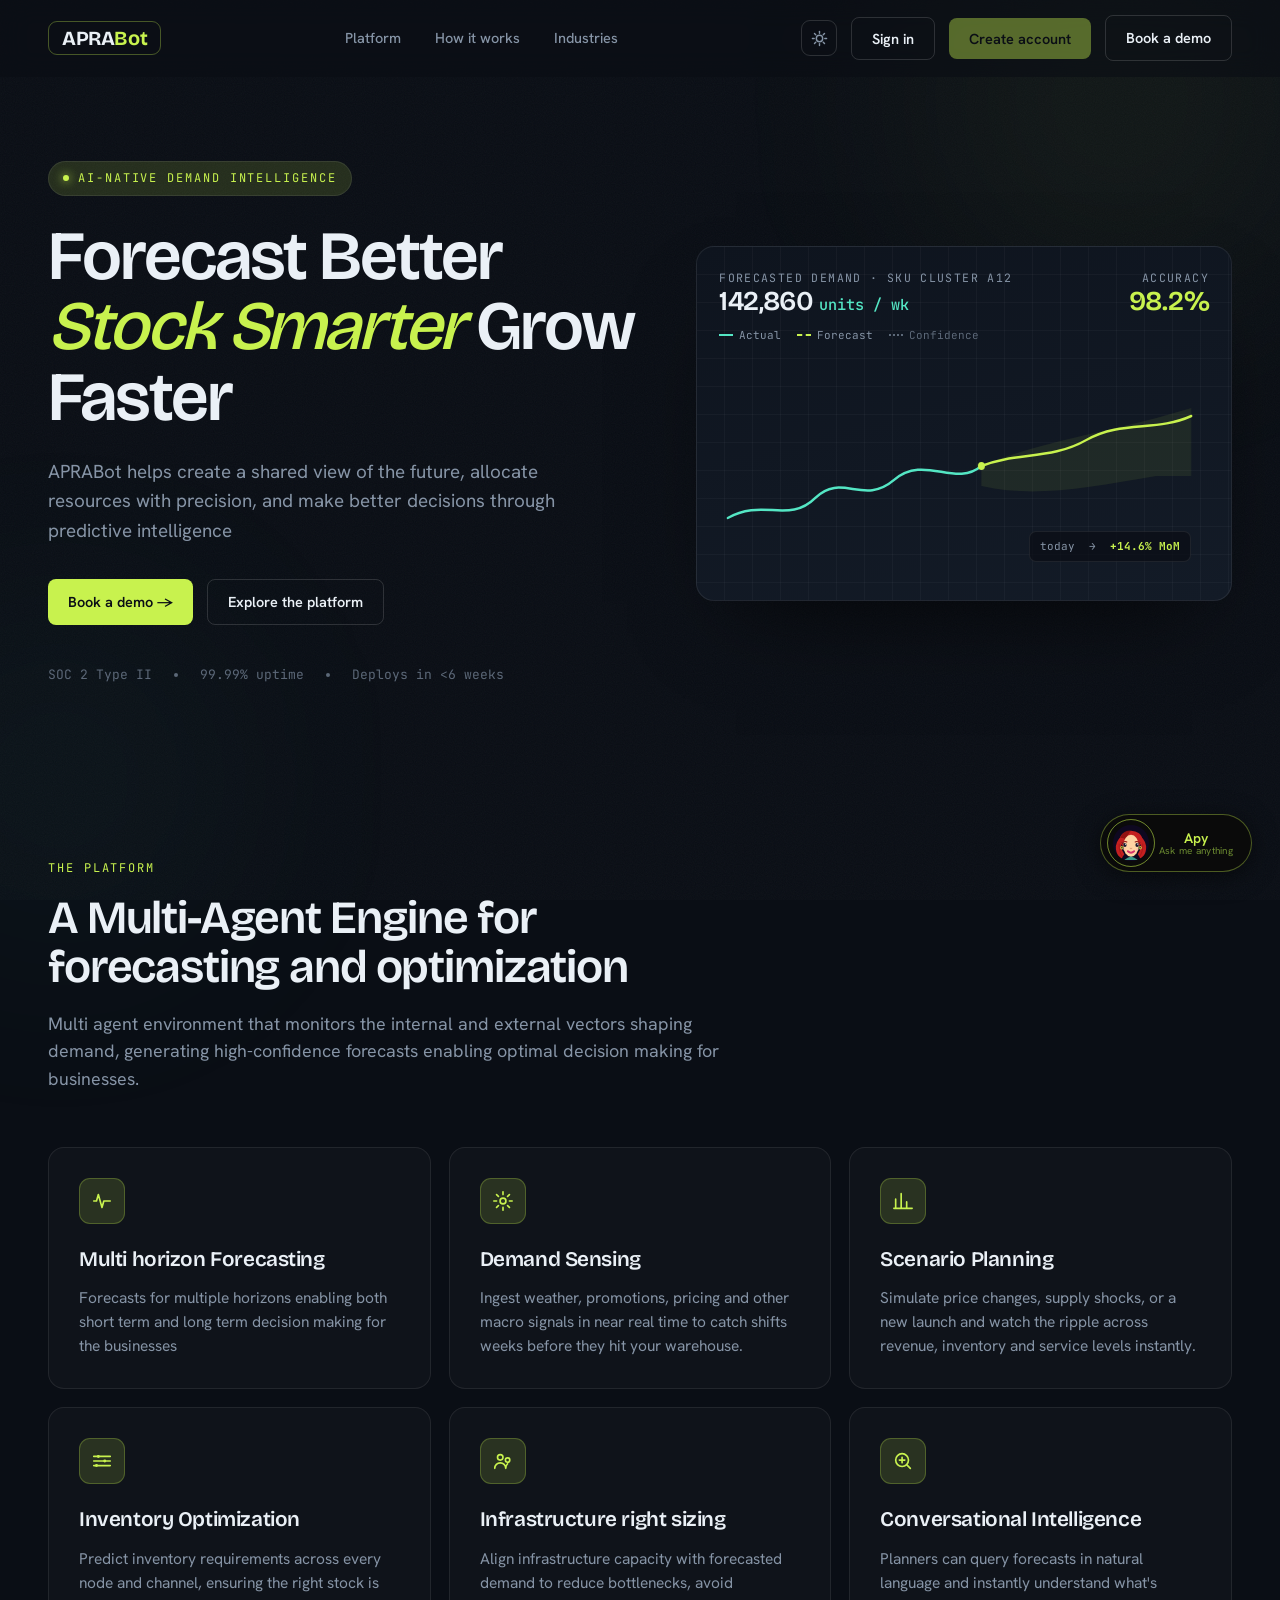
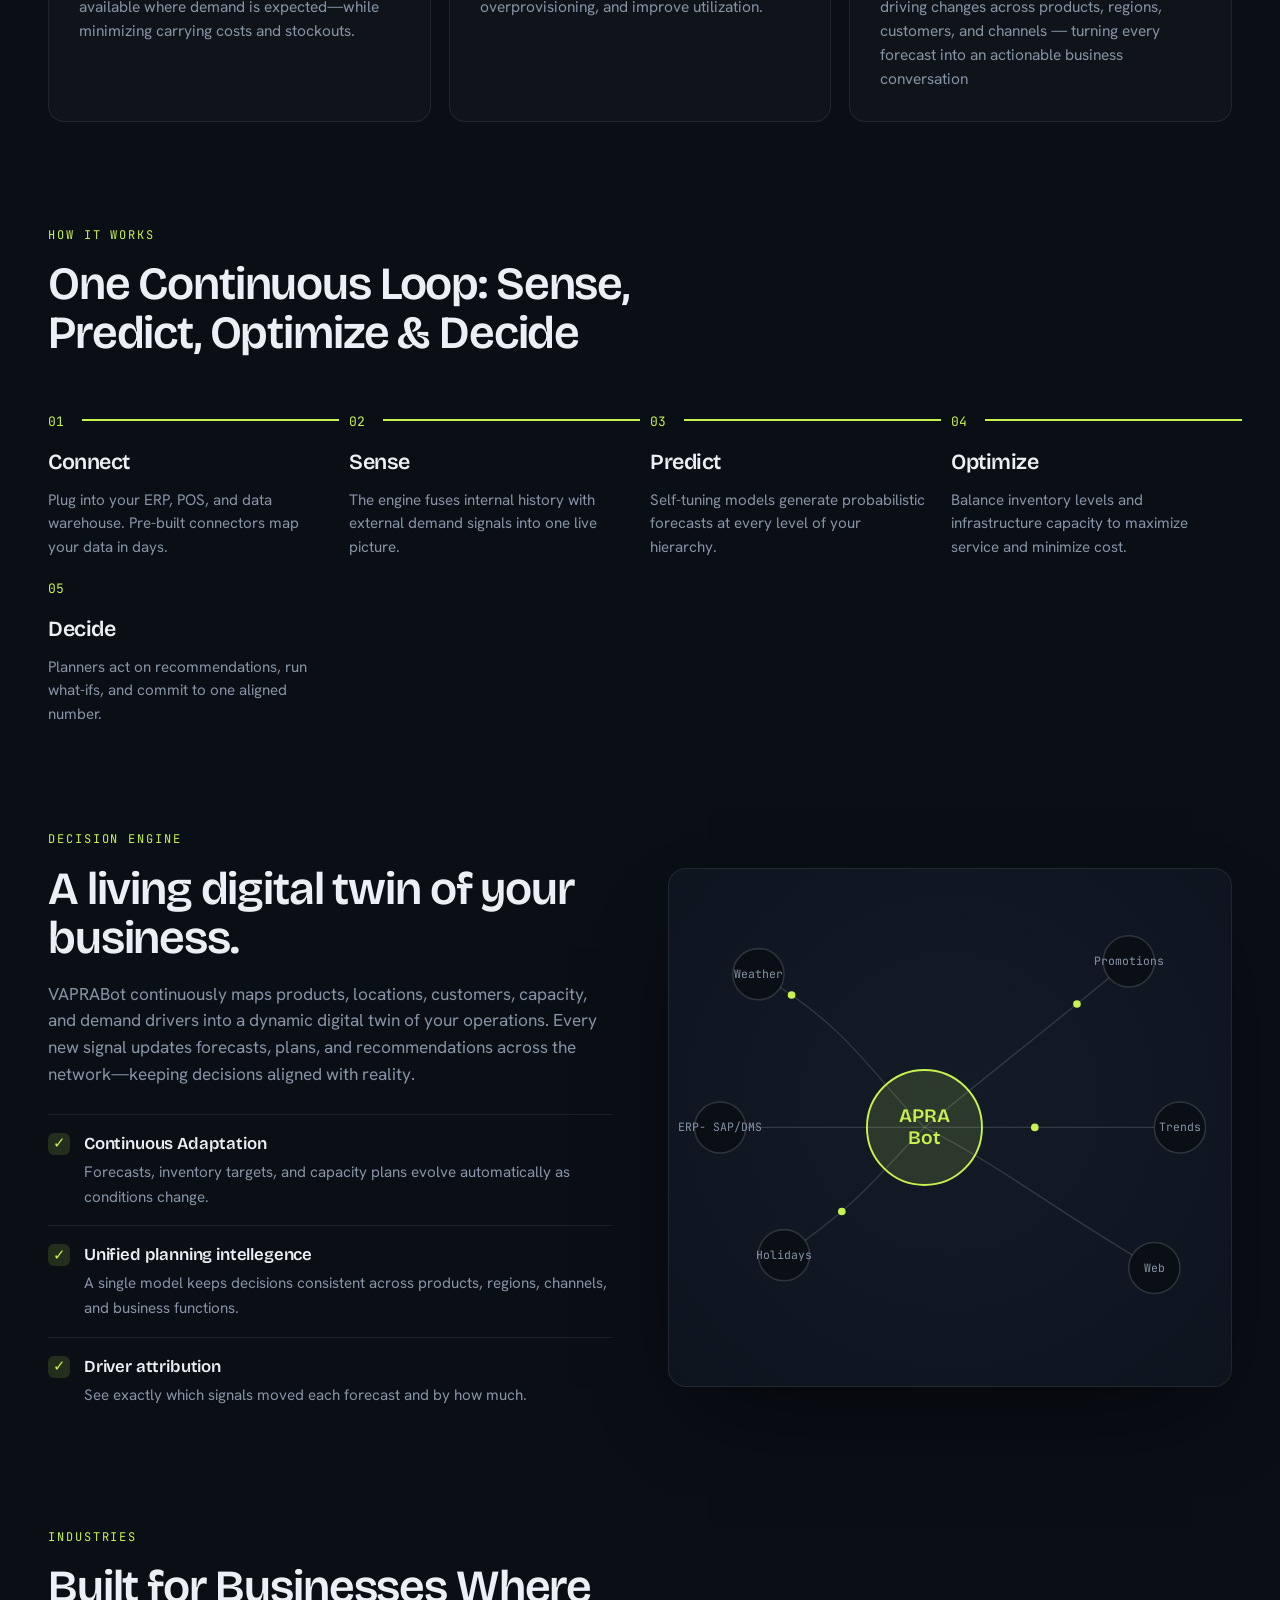
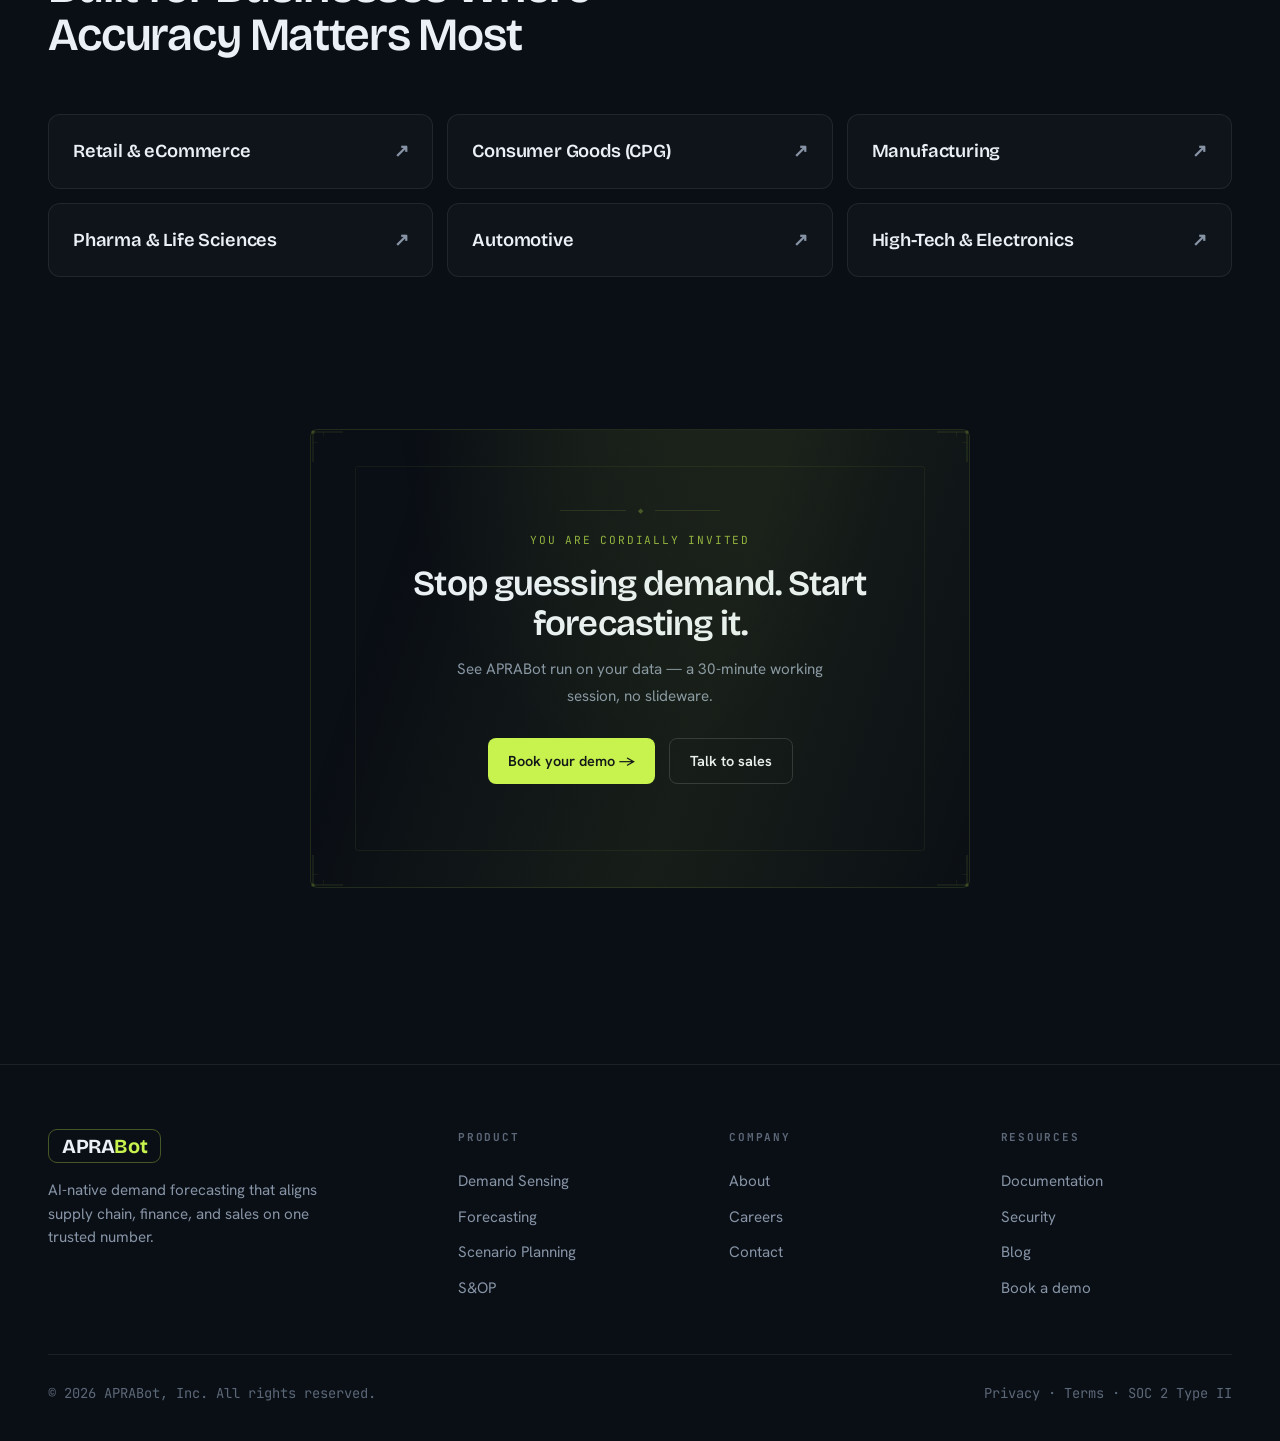
==== index.html @ dbc20bc8 "Flag per-SKU forward-forecast confidence by backtest volume rank Confirmed the pattern the user repo" ====
<!DOCTYPE html>
<html lang="en">
<head>
<script>document.documentElement.dataset.theme=localStorage.getItem('apraTheme')||'dark'</script>
<meta charset="UTF-8">
<meta name="viewport" content="width=device-width, initial-scale=1.0">
<title>APRABot — AI-Native Demand Forecasting</title>
<link rel="icon" type="image/svg+xml" href="favicon.svg">
<link rel="icon" type="image/png" sizes="32x32" href="favicon-32.png">
<link rel="icon" type="image/png" sizes="16x16" href="favicon-16.png">
<link rel="apple-touch-icon" href="apple-touch-icon.png">
<link rel="preconnect" href="https://fonts.googleapis.com">
<link rel="preconnect" href="https://fonts.gstatic.com" crossorigin>
<link href="https://fonts.googleapis.com/css2?family=Bricolage+Grotesque:opsz,wght@12..96,300..800&family=Hanken+Grotesk:wght@400;500;600;700&family=JetBrains+Mono:wght@400;500;600&display=swap" rel="stylesheet">
<link rel="stylesheet" href="css/styles.css">
</head>
<body>
<div class="grain"></div>
<div class="glow a"></div>
<div class="glow b"></div>

<header id="hdr">
  <div class="wrap">
    <nav>
      <div class="logo">
        <a href="index.html" class="wordmark">APRA<b>Bot</b></a>
      </div>
      <div class="navlinks">
        <a href="#platform">Platform</a>
        <a href="#how">How it works</a>
        <a href="#industries">Industries</a>
      </div>
      <div class="nav-cta">
        <button class="btn btn-ghost" onclick="openLogin()">Sign in</button>
        <button class="btn btn-pri" disabled title="Sign-ups are currently closed">Create account</button>
        <a href="#demo" class="btn btn-ghost nav-demo">Book a demo</a>
        <button class="menu-tg" aria-label="Menu">☰</button>
      </div>
    </nav>
  </div>
</header>

<!-- mobile sidebar overlay -->
<div id="mob-overlay" class="mob-overlay"></div>

<!-- mobile sidebar -->
<nav id="mob-sidebar" class="mob-sidebar" aria-hidden="true" aria-label="Mobile navigation">
  <div class="mob-sb-head">
    <a href="index.html" class="wordmark" onclick="closeMobSidebar()">APRA<b>Bot</b></a>
    <button id="mob-sb-close" class="mob-sb-x" aria-label="Close menu">
      <svg viewBox="0 0 24 24" fill="none" stroke="currentColor" stroke-width="2.5" stroke-linecap="round"><path d="M18 6L6 18M6 6l12 12"/></svg>
    </button>
  </div>
  <div class="mob-sb-links">
    <a href="#platform" class="mob-sb-link">
      <svg viewBox="0 0 24 24" fill="none" stroke="currentColor" stroke-width="1.8"><path d="M3 12h3l2-7 4 14 2-7h7" stroke-linecap="round" stroke-linejoin="round"/></svg>
      Platform
    </a>
    <a href="#how" class="mob-sb-link">
      <svg viewBox="0 0 24 24" fill="none" stroke="currentColor" stroke-width="1.8"><circle cx="12" cy="12" r="9"/><path d="M12 8v4l3 3" stroke-linecap="round"/></svg>
      How it works
    </a>
    <a href="#industries" class="mob-sb-link">
      <svg viewBox="0 0 24 24" fill="none" stroke="currentColor" stroke-width="1.8"><rect x="3" y="9" width="18" height="13" rx="2"/><path d="M8 9V7a4 4 0 0 1 8 0v2" stroke-linecap="round"/></svg>
      Industries
    </a>
    <a href="#demo" class="mob-sb-link mob-sb-link--accent">
      <svg viewBox="0 0 24 24" fill="none" stroke="currentColor" stroke-width="1.8"><rect x="3" y="4" width="18" height="18" rx="2"/><path d="M16 2v4M8 2v4M3 10h18" stroke-linecap="round"/></svg>
      Book a demo
    </a>
  </div>
  <div class="mob-sb-foot">
    <button class="btn btn-pri" style="width:100%;justify-content:center;margin-bottom:10px" disabled title="Sign-ups are currently closed">Create account →</button>
    <button class="btn btn-ghost" style="width:100%;justify-content:center" onclick="openLogin();closeMobSidebar()">Sign in</button>
  </div>
</nav>

<!-- HERO -->
<section class="hero">

  <div class="wrap">
    <div class="hero-grid">
      <div>
        <span class="eyebrow rv"><span class="dot"></span>AI-native demand intelligence</span>
        <h1 class="rv" style="transition-delay:.05s">Forecast Better <span class="em">Stock Smarter</span> Grow Faster</h1>
        <p class="lead rv" style="transition-delay:.1s">APRABot helps create a shared view of the future, allocate resources with precision, and make better decisions through predictive intelligence</p>
        <div class="hero-cta rv" style="transition-delay:.15s">
          <a href="#demo" class="btn btn-pri">Book a demo →</a>
          <a href="#platform" class="btn btn-ghost">Explore the platform</a>
        </div>
        <div class="trust rv" style="transition-delay:.2s">
          <span>SOC 2 Type II</span><span class="sep"></span>
          <span>99.99% uptime</span><span class="sep"></span>
          <span>Deploys in &lt;6 weeks</span>
        </div>
      </div>

      <!-- live forecast panel -->
      <div class="panel rv" style="transition-delay:.18s">
        <div class="panel-head">
          <div>
            <div class="t">Forecasted demand · SKU&nbsp;cluster A12</div>
            <div class="v">142,860 <small>units / wk</small></div>
          </div>
          <div style="text-align:right">
            <div class="t">Accuracy</div>
            <div class="v" style="color:var(--signal)">98.2%</div>
          </div>
        </div>
        <div class="legend">
          <span class="lg-actual"><i></i>Actual</span>
          <span class="lg-fore"><i></i>Forecast</span>
          <span style="color:var(--muted-2)"><i style="border-color:var(--muted-2);border-top-style:dotted"></i>Confidence</span>
        </div>
        <div class="chart">
          <svg viewBox="0 0 560 230" preserveAspectRatio="none">
            <!-- confidence cone -->
            <path class="cone" d="M300,118 C360,96 420,88 500,70 L540,60 L540,128 L500,128 C420,140 360,150 300,138 Z"
                  fill="rgba(200,242,78,.08)" stroke="none"/>
            <!-- actual (solid) -->
            <path class="draw" d="M10,170 C50,150 80,176 110,150 C140,124 165,158 200,132 C235,106 270,140 300,118"
                  fill="none" stroke="#54E6C4" stroke-width="2.5" stroke-linecap="round"/>
            <!-- forecast (dashed) -->
            <path class="draw" style="animation-delay:1.6s" d="M300,118 C340,104 380,112 420,92 C460,72 500,84 540,68"
                  fill="none" stroke="#C8F24E" stroke-width="2.5" stroke-linecap="round" stroke-dasharray="7 6"/>
            <circle class="cone" cx="300" cy="118" r="4" fill="#C8F24E"/>
          </svg>
          <div class="tick">today &nbsp;→&nbsp; <b>+14.6% MoM</b></div>
        </div>
      </div>
    </div>

  </div>
</section>


<!-- PLATFORM -->
<section class="sec" id="platform">
  <div class="wrap">
    <div class="sec-head rv">
      <span class="kicker">The platform</span>
      <h2>A Multi-Agent Engine for forecasting and optimization</h2>
      <p>Multi agent environment that monitors the internal and external vectors shaping demand, generating high-confidence forecasts enabling optimal decision making for businesses. </p>
    </div>
    <div class="cards">
      <div class="card rv">
        <div class="ic"><svg viewBox="0 0 24 24" fill="none" stroke="currentColor" stroke-width="1.8"><path d="M3 12h3l2-7 4 14 2-7h7" stroke-linecap="round" stroke-linejoin="round"/></svg></div>
        <h3>Multi horizon Forecasting</h3>
        <p>Forecasts for multiple horizons enabling both short term and long term decision making for the businesses</p>
      </div>
      <div class="card rv" style="transition-delay:.06s">
        <div class="ic"><svg viewBox="0 0 24 24" fill="none" stroke="currentColor" stroke-width="1.8"><circle cx="12" cy="12" r="3.2"/><path d="M12 2v3M12 19v3M2 12h3M19 12h3M5 5l2 2M17 17l2 2M19 5l-2 2M7 17l-2 2" stroke-linecap="round"/></svg></div>
         <h3>Demand Sensing</h3>
        <p>Ingest weather, promotions, pricing and other macro signals in near real time to catch shifts weeks before they hit your warehouse.</p>
      </div>
      <div class="card rv" style="transition-delay:.12s">
        <div class="ic"><svg viewBox="0 0 24 24" fill="none" stroke="currentColor" stroke-width="1.8"><path d="M4 20V10M10 20V4M16 20v-7M22 20H2" stroke-linecap="round" stroke-linejoin="round"/></svg></div>
        <h3>Scenario Planning</h3>
        <p>Simulate price changes, supply shocks, or a new launch and watch the ripple across revenue, inventory and service levels instantly.</p>
      </div>
      <div class="card rv">
        <div class="ic"><svg viewBox="0 0 24 24" fill="none" stroke="currentColor" stroke-width="1.8"><path d="M3 7h18M3 12h18M3 17h18" stroke-linecap="round"/><circle cx="8" cy="7" r="1.6" fill="currentColor" stroke="none"/><circle cx="15" cy="12" r="1.6" fill="currentColor" stroke="none"/><circle cx="6" cy="17" r="1.6" fill="currentColor" stroke="none"/></svg></div>
        <h3>Inventory Optimization</h3>
        <p>Predict inventory requirements across every node and channel, ensuring the right stock is available where demand is expected—while minimizing carrying costs and stockouts.</p>
      </div>
       <div class="card rv" style="transition-delay:.06s">
        <div class="ic"><svg viewBox="0 0 24 24" fill="none" stroke="currentColor" stroke-width="1.8"><circle cx="9" cy="8" r="3"/><circle cx="17" cy="11" r="2.4"/><path d="M3 20c0-3.3 2.7-6 6-6s6 2.7 6 6M15 20c0-2 .8-3.8 2-5" stroke-linecap="round"/></svg></div>
        <h3>Infrastructure right sizing</h3>
        <p>Align infrastructure capacity with forecasted demand to reduce bottlenecks, avoid overprovisioning, and improve utilization.</p>
      </div>
      <div class="card rv" style="transition-delay:.12s">
        <div class="ic"><svg viewBox="0 0 24 24" fill="none" stroke="currentColor" stroke-width="1.8"><circle cx="11" cy="11" r="7"/><path d="m20 20-3.5-3.5" stroke-linecap="round"/><path d="M11 8v6M8 11h6" stroke-linecap="round"/></svg></div>
        <h3>Conversational Intelligence</h3>
        <p>Planners can query forecasts in natural language and instantly understand what's driving changes across products, regions, customers, and channels — turning every forecast into an actionable business conversation</p>
      </div>
    </div>
  </div>
</section>

<!-- HOW -->
<section class="sec" id="how" style="padding-top:0">
  <div class="wrap">
    <div class="sec-head rv">
      <div>
        <span class="kicker">How it works</span>
        <h2>One Continuous Loop: Sense, Predict, Optimize & Decide</h2>
      </div>
    </div>
    <div class="flow">
      <div class="step rv"><span class="n">01</span><div class="bar"><i></i></div><h3>Connect</h3><p>Plug into your ERP, POS, and data warehouse. Pre-built connectors map your data in days.</p></div>
      <div class="step rv" style="transition-delay:.08s"><span class="n">02</span><div class="bar"><i></i></div><h3>Sense</h3><p>The engine fuses internal history with external demand signals into one live picture.</p></div>
      <div class="step rv" style="transition-delay:.16s"><span class="n">03</span><div class="bar"><i></i></div><h3>Predict</h3><p>Self-tuning models generate probabilistic forecasts at every level of your hierarchy.</p></div>
      <div class="step rv" style="transition-delay:.24s"><span class="n">04</span><div class="bar"><i></i></div><h3>Optimize</h3><p>Balance inventory levels and infrastructure capacity to maximize service and minimize cost.</p></div>
    <div class="step rv" style="transition-delay:.32s"><span class="n">05</span><div class="bar"><i></i></div><h3>Decide</h3><p>Planners act on recommendations, run what-ifs, and commit to one aligned number.</p></div>
    </div>
  </div>
</section>

<!-- BRAIN / DIGITAL TWIN -->
<section class="sec" id="decision-engine" style="padding-top:0">
  <div class="wrap">
    <div class="split">
      <div class="rv">
        <div class="de-head">
          <div>
            <span class="kicker">Decision engine</span>
            <h2>A living digital twin of your business.</h2>
          </div>
        </div>
        <div class="split-detail">
        <p style="color:var(--muted);font-size:1.08rem">VAPRABot continuously maps products, locations, customers, capacity, and demand drivers into a dynamic digital twin of your operations. Every new signal updates forecasts, plans, and recommendations across the network—keeping decisions aligned with reality.</p>
        <ul class="feat-list">
          <li><span class="ck">✓</span><div><b>Continuous Adaptation</b><span>Forecasts, inventory targets, and capacity plans evolve automatically as conditions change.</span></div></li>
          <li><span class="ck">✓</span><div><b>Unified planning intellegence</b><span>A single model keeps decisions consistent across products, regions, channels, and business functions.</span></div></li>
          <li><span class="ck">✓</span><div><b>Driver attribution</b><span>See exactly which signals moved each forecast and by how much.</span></div></li>
        </ul>
        </div>
      </div>
      <div class="brain rv">
        <svg viewBox="0 0 440 400">
          <!-- edges -->
          <g class="edge">
            <path d="M70,80 C140,120 160,160 200,200"/>
            <path d="M90,300 C150,260 170,230 200,200"/>
            <path d="M360,70 C300,120 260,150 200,200"/>
            <path d="M380,310 C310,270 260,230 200,200"/>
            <path d="M40,200 C120,200 150,200 200,200"/>
            <path d="M400,200 C320,200 250,200 200,200"/>
          </g>
          <!-- moving packets -->
          <circle class="pkt" r="3"><animateMotion dur="3s" repeatCount="indefinite" path="M70,80 C140,120 160,160 200,200"/></circle>
          <circle class="pkt" r="3"><animateMotion dur="3.6s" begin="-1s" repeatCount="indefinite" path="M360,70 C300,120 260,150 200,200"/></circle>
          <circle class="pkt" r="3"><animateMotion dur="4s" begin="-2s" repeatCount="indefinite" path="M90,300 C150,260 170,230 200,200"/></circle>
          <circle class="pkt" r="3"><animateMotion dur="3.2s" begin="-1.5s" repeatCount="indefinite" path="M400,200 C320,200 250,200 200,200"/></circle>
          <!-- satellite nodes -->
          <g>
            <circle class="node" cx="70" cy="80" r="20"/><text class="node-lab" x="70" y="83" text-anchor="middle">Weather</text>
            <circle class="node" cx="360" cy="70" r="20"/><text class="node-lab" x="360" y="73" text-anchor="middle">Promotions</text>
            <circle class="node" cx="90" cy="300" r="20"/><text class="node-lab" x="90" y="303" text-anchor="middle">Holidays</text>
            <circle class="node" cx="380" cy="310" r="20"/><text class="node-lab" x="380" y="313" text-anchor="middle">Web</text>
            <circle class="node" cx="40" cy="200" r="20"/><text class="node-lab" x="40" y="203" text-anchor="middle">ERP- SAP/DMS</text>
            <circle class="node" cx="400" cy="200" r="20"/><text class="node-lab" x="400" y="203" text-anchor="middle">Trends</text>
          </g>
          <!-- core -->
          <circle class="core" cx="200" cy="200" r="44">
            <animate attributeName="r" values="44;47;44" dur="3s" repeatCount="indefinite"/>
          </circle>
          <text x="200" y="196" text-anchor="middle" style="font-family:var(--display);font-weight:600;fill:var(--signal);font-size:15px">APRA</text>
          <text x="200" y="213" text-anchor="middle" style="font-family:var(--display);font-weight:600;fill:var(--signal);font-size:15px">Bot</text>
        </svg>
      </div>
    </div>
  </div>
</section>

<!-- INDUSTRIES -->
<section class="sec" id="industries" style="padding-top:0">
  <div class="wrap">
    <div class="sec-head rv">
      <div>
        <span class="kicker">Industries</span>
        <h2>Built for Businesses Where Accuracy Matters Most</h2>
      </div>
    </div>
    <div class="ind">
      <a href="#demo" class="rv">Retail &amp; eCommerce <span class="ar">↗</span></a>
      <a href="#demo" class="rv" style="transition-delay:.04s">Consumer Goods (CPG) <span class="ar">↗</span></a>
      <a href="#demo" class="rv" style="transition-delay:.08s">Manufacturing <span class="ar">↗</span></a>
      <a href="#demo" class="rv">Pharma &amp; Life Sciences <span class="ar">↗</span></a>
      <a href="#demo" class="rv" style="transition-delay:.04s">Automotive <span class="ar">↗</span></a>
      <a href="#demo" class="rv" style="transition-delay:.08s">High-Tech &amp; Electronics <span class="ar">↗</span></a>
    </div>
  </div>
</section>


<!-- CTA -->
<section class="sec" id="demo" style="padding-top:48px;padding-bottom:72px">
  <div class="wrap">
    <div class="cta-band rv">

      <!-- corner ornaments -->
      <svg class="inv-corn tl" viewBox="0 0 48 48" fill="none"><path d="M4 44 L4 4 L44 4" stroke="rgba(200,242,78,.3)" stroke-width="1.5"/><circle cx="4" cy="4" r="2.5" fill="#C8F24E" opacity=".35"/><line x1="4" y1="18" x2="11" y2="18" stroke="rgba(200,242,78,.15)" stroke-width="1"/><line x1="18" y1="4" x2="18" y2="11" stroke="rgba(200,242,78,.15)" stroke-width="1"/></svg>
      <svg class="inv-corn tr" viewBox="0 0 48 48" fill="none"><path d="M44 44 L44 4 L4 4" stroke="rgba(200,242,78,.3)" stroke-width="1.5"/><circle cx="44" cy="4" r="2.5" fill="#C8F24E" opacity=".35"/><line x1="44" y1="18" x2="37" y2="18" stroke="rgba(200,242,78,.15)" stroke-width="1"/><line x1="30" y1="4" x2="30" y2="11" stroke="rgba(200,242,78,.15)" stroke-width="1"/></svg>
      <svg class="inv-corn bl" viewBox="0 0 48 48" fill="none"><path d="M4 4 L4 44 L44 44" stroke="rgba(200,242,78,.3)" stroke-width="1.5"/><circle cx="4" cy="44" r="2.5" fill="#C8F24E" opacity=".35"/><line x1="4" y1="30" x2="11" y2="30" stroke="rgba(200,242,78,.15)" stroke-width="1"/><line x1="18" y1="44" x2="18" y2="37" stroke="rgba(200,242,78,.15)" stroke-width="1"/></svg>
      <svg class="inv-corn br" viewBox="0 0 48 48" fill="none"><path d="M44 4 L44 44 L4 44" stroke="rgba(200,242,78,.3)" stroke-width="1.5"/><circle cx="44" cy="44" r="2.5" fill="#C8F24E" opacity=".35"/><line x1="44" y1="30" x2="37" y2="30" stroke="rgba(200,242,78,.15)" stroke-width="1"/><line x1="30" y1="44" x2="30" y2="37" stroke="rgba(200,242,78,.15)" stroke-width="1"/></svg>

      <!-- inner border frame -->
      <div class="inv-frame">

        <div class="inv-div"><span></span><span class="inv-gem">◆</span><span></span></div>

        <span class="kicker inv-eyebrow">You are cordially invited</span>
        <h2 class="inv-h2">Stop guessing demand. <span class="em">Start forecasting it.</span></h2>
        <p class="inv-body">See APRABot run on your data — a 30-minute working session, no slideware.</p>

        <div class="hero-cta" style="justify-content:center;margin-top:28px">
          <a href="mailto:contact@aprabot.com" class="btn btn-pri">Book your demo →</a>
          <a href="tel:+919260901921" class="btn btn-ghost">Talk to sales</a>
        </div>

      </div>
    </div>
  </div>
</section>

<footer>
  <div class="wrap">
    <div class="foot-grid">
      <div>
        <div class="logo">
          <a href="index.html" class="wordmark">APRA<b>Bot</b></a>
        </div>
        <p>AI-native demand forecasting that aligns supply chain, finance, and sales on one trusted number.</p>
      </div>
      <div class="fcol">
        <h4>Product</h4>
        <a href="#platform">Demand Sensing</a>
        <a href="#platform">Forecasting</a>
        <a href="#platform">Scenario Planning</a>
        <a href="#platform">S&amp;OP</a>
      </div>
      <div class="fcol">
        <h4>Company</h4>
        <a href="about.html">About</a>
        <a href="careers.html">Careers</a>
        <a href="mailto:contact@aprabot.com">Contact</a>
      </div>
      <div class="fcol">
        <h4>Resources</h4>
        <a href="resources.html">Documentation</a>
        <a href="security.html">Security</a>
        <a href="blog-snop.html">Blog</a>
        <a href="#demo">Book a demo</a>
      </div>
    </div>
    <div class="foot-bot">
      <span>© 2026 APRABot, Inc. All rights reserved.</span>
      <span>Privacy · Terms · SOC 2 Type II</span>
    </div>
  </div>
</footer>

<!-- ===== LOGIN MODAL ===== -->
<div class="modal" id="loginModal" onclick="if(event.target===this)closeLogin()">
  <div class="login-card">
    <button class="x" onclick="closeLogin()" aria-label="Close">×</button>
    <div class="lg-logo">
      <span class="wordmark">APRA<b>Bot</b></span>
    </div>
    <h3>Welcome back</h3>
    <p class="sub">Sign in to your demand planning workspace.</p>
    <form onsubmit="doLogin(event)">
      <div class="field">
        <label for="uid">Email</label>
        <input id="uid" type="email" placeholder="you@company.com" autocomplete="email">
      </div>
      <div class="field">
        <label for="pwd">Password</label>
        <input id="pwd" type="password" placeholder="••••••••" autocomplete="current-password">
      </div>
      <p id="auth-error" class="auth-error"></p>
      <button type="submit" class="btn btn-pri">Sign in →</button>
    </form>
    <p class="login-switch">No account? <button class="link-btn" disabled title="Sign-ups are currently closed">Create one free →</button></p>
  </div>
</div>

<!-- ===== SIGN-UP MODAL ===== -->
<div class="modal" id="signupModal" onclick="if(event.target===this)closeSignup()">
  <div class="login-card">
    <button class="x" onclick="closeSignup()" aria-label="Close">×</button>
    <div class="lg-logo">
      <span class="wordmark">APRA<b>Bot</b></span>
    </div>

    <!-- Step 1: register -->
    <div id="su-step1">
      <h3>Create your account</h3>
      <p class="sub">Start forecasting smarter in minutes.</p>
      <form onsubmit="doSignup(event)">
        <div class="field">
          <label for="su-email">Work email</label>
          <input id="su-email" type="email" placeholder="you@company.com" autocomplete="email">
        </div>
        <div class="field">
          <label for="su-pwd">Password</label>
          <input id="su-pwd" type="password" placeholder="••••••••" autocomplete="new-password">
          <ul class="pwd-reqs" id="pwdReqs">
            <li id="req-len"  class="req">8+ characters</li>
            <li id="req-upper" class="req">Uppercase</li>
            <li id="req-num"  class="req">Number</li>
            <li id="req-spec" class="req">Special char</li>
          </ul>
        </div>
        <div class="field">
          <label for="su-pwd2">Confirm password</label>
          <input id="su-pwd2" type="password" placeholder="••••••••" autocomplete="new-password">
        </div>
        <p id="su-error" class="auth-error"></p>
        <button type="submit" class="btn btn-pri">Create account →</button>
      </form>
      <p class="login-switch">Already have an account? <button class="link-btn" onclick="closeSignup();openLogin()">Sign in →</button></p>
    </div>

    <!-- Step 2: verify email -->
    <div id="su-step2" style="display:none">
      <h3>Check your email</h3>
      <p class="sub">We sent a 6-digit code to <strong id="su-sent-to"></strong>. Enter it below to verify your account.</p>
      <form onsubmit="doVerify(event)">
        <div class="field">
          <label for="su-code">Verification code</label>
          <input id="su-code" type="text" inputmode="numeric" placeholder="123456" maxlength="6" autocomplete="one-time-code">
        </div>
        <p id="su-verify-error" class="auth-error"></p>
        <button type="submit" class="btn btn-pri">Verify & sign in →</button>
      </form>
      <p class="login-switch"><button class="link-btn" onclick="resendCode()">Resend code</button></p>
    </div>
  </div>
</div>

<!-- dashboard lives at /dashboard — see dashboard/index.html -->
<div id="dashboard" style="display:none">
  <aside class="dside">
    <div class="logo">
      <span class="wordmark">APRA<b>Bot</b></span>
    </div>
    <ul class="dnav">
      <li class="active"><svg viewBox="0 0 24 24" fill="none" stroke="currentColor" stroke-width="1.8"><rect x="3" y="3" width="7" height="9" rx="1.5"/><rect x="14" y="3" width="7" height="5" rx="1.5"/><rect x="14" y="12" width="7" height="9" rx="1.5"/><rect x="3" y="16" width="7" height="5" rx="1.5"/></svg>Overview</li>
      <li><svg viewBox="0 0 24 24" fill="none" stroke="currentColor" stroke-width="1.8"><path d="M3 12h3l2-7 4 14 2-7h7" stroke-linecap="round" stroke-linejoin="round"/></svg>Forecasts</li>
      <li><svg viewBox="0 0 24 24" fill="none" stroke="currentColor" stroke-width="1.8"><path d="M4 20V10M10 20V4M16 20v-7M22 20H2" stroke-linecap="round" stroke-linejoin="round"/></svg>Scenarios</li>
      <li><svg viewBox="0 0 24 24" fill="none" stroke="currentColor" stroke-width="1.8"><path d="M3 7h18M3 12h18M3 17h18" stroke-linecap="round"/></svg>Inventory</li>
      <li><svg viewBox="0 0 24 24" fill="none" stroke="currentColor" stroke-width="1.8"><circle cx="12" cy="12" r="3"/><path d="M19 12a7 7 0 0 0-.1-1l2-1.5-2-3.4-2.3 1a7 7 0 0 0-1.7-1l-.3-2.5h-4l-.3 2.5a7 7 0 0 0-1.7 1l-2.3-1-2 3.4 2 1.5a7 7 0 0 0 0 2l-2 1.5 2 3.4 2.3-1a7 7 0 0 0 1.7 1l.3 2.5h4l.3-2.5a7 7 0 0 0 1.7-1l2.3 1 2-3.4-2-1.5c.1-.3.1-.6.1-1Z" stroke-linejoin="round"/></svg>Settings</li>
    </ul>
    <div class="signout" onclick="logout()">
      <svg viewBox="0 0 24 24" fill="none" stroke="currentColor" stroke-width="1.8" width="18" height="18"><path d="M9 21H5a2 2 0 0 1-2-2V5a2 2 0 0 1 2-2h4M16 17l5-5-5-5M21 12H9" stroke-linecap="round" stroke-linejoin="round"/></svg>
      Sign out
    </div>
  </aside>

  <div class="dmain">
    <div class="dtop">
      <div class="right">
        <div class="report-menu">
          <button class="dbtn" id="genReport">
            <svg viewBox="0 0 24 24" fill="none" stroke="currentColor" stroke-width="1.8" width="16" height="16"><path d="M14 2H6a2 2 0 0 0-2 2v16a2 2 0 0 0 2 2h12a2 2 0 0 0 2-2V8z" stroke-linejoin="round"/><path d="M14 2v6h6M8 13h8M8 17h6" stroke-linecap="round"/></svg>
            Generate report
            <svg viewBox="0 0 24 24" fill="none" stroke="currentColor" stroke-width="2" width="13" height="13"><path d="M6 9l6 6 6-6" stroke-linecap="round" stroke-linejoin="round"/></svg>
          </button>
          <div class="report-drop" id="reportDrop">
            <button data-act="pdf"><svg viewBox="0 0 24 24" fill="none" stroke="currentColor" stroke-width="1.7" width="15" height="15"><path d="M14 2H6a2 2 0 0 0-2 2v16a2 2 0 0 0 2 2h12a2 2 0 0 0 2-2V8z" stroke-linejoin="round"/><path d="M14 2v6h6" stroke-linejoin="round"/></svg>Forecast report (PDF)</button>
            <button data-act="csv"><svg viewBox="0 0 24 24" fill="none" stroke="currentColor" stroke-width="1.7" width="15" height="15"><path d="M21 15v4a2 2 0 0 1-2 2H5a2 2 0 0 1-2-2v-4M7 10l5 5 5-5M12 15V3" stroke-linecap="round" stroke-linejoin="round"/></svg>Export data (CSV)</button>
          </div>
        </div>
        <span class="bell"><svg viewBox="0 0 24 24" fill="none" stroke="currentColor" stroke-width="1.8" width="20" height="20"><path d="M6 8a6 6 0 0 1 12 0c0 7 3 9 3 9H3s3-2 3-9M10.3 21a1.94 1.94 0 0 0 3.4 0" stroke-linecap="round" stroke-linejoin="round"/></svg></span>
        <div class="uchip" onclick="logout()">
          <div class="av" id="userAvatar">U</div>
          <div><div class="nm" id="userName">User</div><div class="rl">Demand Planner</div></div>
        </div>
      </div>
    </div>

    <div class="dbody">
      <h1 class="dgreet">Welcome back, <span class="hl" id="greetName">there</span>.</h1>
      <p class="dsubtle">Shipped-units forecast accuracy — <b>2024 weekly backtest</b>, trained on 2022–2023, 1-week-ahead model.</p>

      <div class="kpis">
        <div class="kpi"><div class="t">Overall WAPE</div><div class="v" id="kpiWape">—</div><div class="d up">volume-weighted error · lower is better</div></div>
        <div class="kpi"><div class="t">SKUs forecasted</div><div class="v" id="kpiSkus">—</div><div class="d up">across the full catalog</div></div>
        <div class="kpi"><div class="t">Units forecasted</div><div class="v" id="kpiUnits">—</div><div class="d up">total shipped (52 wks)</div></div>
        <div class="kpi"><div class="t">Backtest horizon</div><div class="v">52<span style="font-size:1rem;color:var(--muted)"> wks</span></div><div class="d up">1-week-ahead, out-of-sample</div></div>
      </div>

      <div class="dgrid">
        <div class="dcard">
          <div class="ch" style="flex-wrap:wrap;gap:12px">
            <h4>Forecast vs actuals — shipped units</h4>
            <div style="display:flex;gap:10px;align-items:center;flex-wrap:wrap">
              <div class="sku-search">
                <input id="skuInput" list="skuList" placeholder="Search SKU… (blank = all)">
                <datalist id="skuList"></datalist>
              </div>
              <div class="seg" id="periodSeg">
                <button data-w="12">12W</button><button data-w="26">26W</button><button class="on" data-w="52">52W</button>
              </div>
            </div>
          </div>
          <div class="selbar">
            <span id="selName">All SKUs</span>
            <span class="selwape">selection WAPE&nbsp;<b id="selWape">—</b></span>
          </div>
          <div class="dchart" id="forecastChart">
            <canvas id="fcCanvas"></canvas>
            <div class="fc-tip" id="fcTip"></div>
          </div>
          <div class="chart-legend" id="fcLegend">
            <span class="lgd-item" data-k="a"><i style="background:#54E6C4"></i>Actual</span>
            <span class="lgd-item" data-k="f"><i style="background:#C8F24E;border-radius:0;height:0;border-top:2px dashed #C8F24E"></i>Forecast</span>
            <span class="lgd-item" data-k="w"><i style="background:#7AA2FF"></i>WAPE %</span>
          </div>
        </div>
        <div class="dcard">
          <div class="ch"><h4>Highest-volume SKUs</h4></div>
          <ul class="movers" id="moversList"></ul>
        </div>
      </div>

      <div class="dcard">
        <div class="ch"><h4>SKU forecast detail — top by volume</h4><span class="dsubtle" style="margin:0;font-size:.8rem">click a row to chart it</span></div>
        <div class="table-wrap">
          <table class="dtable">
            <thead><tr><th>SKU</th><th>Total units</th><th>Avg forecast / wk</th><th>WAPE</th><th>Accuracy</th><th>Status</th><th title="Forward-looking confidence, ranked by backtest volume">52-wk confidence</th></tr></thead>
            <tbody id="skuBody"></tbody>
          </table>
        </div>
      </div>
    </div>
  </div>

  <!-- ===== AI ANALYST CHATBOT ===== -->
  <button class="cb-launch" id="cbLaunch" aria-label="Open AI analyst">
    <svg viewBox="0 0 24 24" fill="none" stroke="currentColor" stroke-width="1.8"><path d="M12 3l1.6 4.2L18 8.8l-4.4 1.6L12 14.6l-1.6-4.2L6 8.8l4.4-1.6L12 3Z" stroke-linejoin="round"/><path d="M19 14l.8 2.2L22 17l-2.2.8L19 20l-.8-2.2L16 17l2.2-.8L19 14Z" stroke-linejoin="round"/></svg>
  </button>

  <div class="cb-panel" id="cbPanel" aria-hidden="true">
    <div class="cb-head">
      <div class="cb-id">
        <span class="cb-orb"></span>
        <div><b>Lyra</b><span>AI demand analyst</span></div>
      </div>
      <button class="cb-x" id="cbClose" aria-label="Close">×</button>
    </div>
    <div class="cb-body" id="cbBody"></div>
    <div class="cb-chips" id="cbChips">
      <button>What's our overall accuracy?</button>
      <button>Top selling SKUs</button>
      <button>Which SKUs forecast best?</button>
      <button>Worst week for error</button>
      <button>Is the model biased?</button>
    </div>
    <form class="cb-input" id="cbForm">
      <input id="cbText" placeholder="Ask about the forecast data…" autocomplete="off">
      <button type="submit" aria-label="Send">
        <svg viewBox="0 0 24 24" fill="none" stroke="currentColor" stroke-width="2"><path d="M5 12h14M13 6l6 6-6 6" stroke-linecap="round" stroke-linejoin="round"/></svg>
      </button>
    </form>
  </div>
</div>

<script src="js/data.js"></script>
<script src="js/main.js"></script>
<script src="js/theme.js"></script>
<script src="js/apy.js"></script>
<script src="js/auth.js"></script>
</body>
</html>
---- css/styles.css ----
:root{
    --ink:#0A0E15;
    --ink-2:#0E141E;
    --ink-3:#131B27;
    --panel:rgba(255,255,255,.025);
    --line:rgba(255,255,255,.08);
    --line-2:rgba(255,255,255,.14);
    --signal:#C8F24E;
    --signal-soft:rgba(200,242,78,.14);
    --mint:#54E6C4;
    --text:#EAF0F6;
    --muted:#8694A6;
    --muted-2:#5C6878;
    --display:"Bricolage Grotesque",serif;
    --body:"Hanken Grotesk",sans-serif;
    --mono:"JetBrains Mono",monospace;
  }
  *{margin:0;padding:0;box-sizing:border-box}
  html{scroll-behavior:smooth;scroll-snap-type:y proximity}
  #demo{scroll-snap-align:start;scroll-margin-top:76px}
  body{
    background:var(--ink);
    color:var(--text);
    font-family:var(--body);
    line-height:1.55;
    overflow-x:hidden;
    -webkit-font-smoothing:antialiased;
  }
  ::selection{background:var(--signal);color:#0A0E15}
  a{color:inherit;text-decoration:none}
  .wrap{max-width:1240px;margin:0 auto;padding:0 28px}

  /* ambient backdrop */
  .grain{position:fixed;inset:0;pointer-events:none;z-index:1;opacity:.04;
    background-image:url("data:image/svg+xml,%3Csvg xmlns='http://www.w3.org/2000/svg' width='120' height='120'%3E%3Cfilter id='n'%3E%3CfeTurbulence type='fractalNoise' baseFrequency='.9' numOctaves='3'/%3E%3C/filter%3E%3Crect width='100%25' height='100%25' filter='url(%23n)'/%3E%3C/svg%3E");}
  .glow{position:fixed;border-radius:50%;filter:blur(120px);pointer-events:none;z-index:0;opacity:.5}
  .glow.a{width:560px;height:560px;background:radial-gradient(circle,rgba(200,242,78,.18),transparent 70%);top:-180px;right:-120px;
    animation:glowDriftA 22s ease-in-out infinite}
  .glow.b{width:520px;height:520px;background:radial-gradient(circle,rgba(84,230,196,.12),transparent 70%);top:520px;left:-200px;
    animation:glowDriftB 26s ease-in-out infinite}

  @keyframes glowDriftA{
    0%,100%{transform:translate(0,0)}
    30%    {transform:translate(-60px,80px)}
    60%    {transform:translate(40px,140px)}
    80%    {transform:translate(-30px,40px)}
  }
  @keyframes glowDriftB{
    0%,100%{transform:translate(0,0)}
    25%    {transform:translate(80px,-60px)}
    55%    {transform:translate(120px,60px)}
    75%    {transform:translate(40px,-30px)}
  }

  /* scroll progress bar */
  #scroll-progress{position:fixed;top:0;left:0;height:2px;width:0%;background:var(--signal);z-index:9999;
    transition:width .1s linear;pointer-events:none}
  [data-theme="light"] #scroll-progress{box-shadow:0 0 6px rgba(90,146,0,.4)}

  /* nav */
  header{position:sticky;top:0;z-index:50;backdrop-filter:blur(14px);
    background:rgba(10,14,21,.6);border-bottom:1px solid transparent;transition:border-color .3s,background .3s}
  header.scrolled{border-bottom:1px solid var(--line);background:rgba(10,14,21,.85)}
  nav{display:flex;align-items:center;justify-content:space-between;height:76px}
  .logo{display:flex;align-items:center;gap:11px;font-family:var(--display);font-weight:700;font-size:21px;letter-spacing:-.02em}
  .logo .mk{width:30px;height:30px;position:relative;flex:0 0 auto}
  .logo .mk svg{width:100%;height:100%;display:block}
  .logo b{color:var(--signal)}
  .wordmark{display:inline-flex;align-items:center;font-family:var(--display);font-weight:700;font-size:20px;
    letter-spacing:-.02em;color:var(--text);text-decoration:none;
    border:1.5px solid rgba(200,242,78,.32);border-radius:9px;padding:6px 13px;line-height:1;transition:border-color .2s}
  .wordmark:hover{border-color:rgba(200,242,78,.65)}
  .wordmark b{color:var(--signal)}
  .navlinks{display:flex;gap:34px;align-items:center}
  .navlinks a{font-size:14.5px;color:var(--muted);font-weight:500;transition:color .2s}
  .navlinks a:hover{color:var(--text)}
  .btn{font-family:var(--body);font-weight:600;font-size:14.5px;border:none;cursor:pointer;
    border-radius:8px;padding:11px 20px;transition:transform .2s,box-shadow .2s,background .2s;display:inline-flex;align-items:center;gap:8px}
  .btn:active{transform:scale(.97)!important;box-shadow:none!important;transition:transform .08s,box-shadow .08s}
  .btn-pri{background:var(--signal);color:#0A0E15}
  .btn-pri:hover{transform:translateY(-2px);box-shadow:0 12px 34px -10px rgba(200,242,78,.5)}
  .btn-ghost{background:transparent;color:var(--text);border:1px solid var(--line-2)}
  .btn-ghost:hover{border-color:var(--signal);color:var(--signal)}
  .btn:disabled{opacity:.4;cursor:not-allowed;pointer-events:none}
  .link-btn:disabled{opacity:.4;cursor:not-allowed;text-decoration:none}
  .nav-cta{display:flex;gap:14px;align-items:center}
  .menu-tg{display:none;background:none;border:1px solid var(--line-2);border-radius:8px;color:var(--text);padding:9px 12px;cursor:pointer}

  /* hero */
  .hero{position:relative;z-index:2;padding:84px 0 70px}
  .hero-grid{display:grid;grid-template-columns:1.05fr .95fr;gap:56px;align-items:center}
  .eyebrow{display:inline-flex;align-items:center;gap:9px;font-family:var(--mono);font-size:12px;
    letter-spacing:.16em;text-transform:uppercase;color:var(--signal);
    border:1px solid var(--line);background:var(--signal-soft);padding:7px 14px;border-radius:100px;margin-bottom:26px}
  .eyebrow .dot{position:relative;width:6px;height:6px;border-radius:50%;flex-shrink:0;
    background:var(--signal);box-shadow:0 0 10px var(--signal);animation:pulse 1.8s infinite}
  .eyebrow .dot::after{content:'';position:absolute;inset:-3px;border-radius:50%;
    border:1px solid var(--signal);opacity:0;animation:ripple 1.8s ease-out infinite}
  @keyframes pulse{0%,100%{opacity:1}50%{opacity:.35}}
  @keyframes ripple{0%{transform:scale(1);opacity:.6}100%{transform:scale(3.2);opacity:0}}
  h1{font-family:var(--display);font-weight:600;font-size:clamp(2.7rem,5.4vw,4.5rem);line-height:1.02;letter-spacing:-.03em;margin-bottom:24px}
  h1 .em{font-style:italic;font-weight:500;color:var(--signal)}
  .lead{font-size:1.18rem;color:var(--muted);max-width:540px;margin-bottom:34px}
  .hero-cta{display:flex;gap:14px;flex-wrap:wrap;margin-bottom:40px}
  .trust{display:flex;align-items:center;gap:22px;flex-wrap:wrap;color:var(--muted-2);font-size:13px;font-family:var(--mono)}
  .trust .sep{width:4px;height:4px;border-radius:50%;background:var(--muted-2)}

  /* hero panel / chart */
  .panel{position:relative;background:linear-gradient(165deg,var(--ink-2),var(--ink-3));
    border:1px solid var(--line);border-radius:18px;padding:22px;overflow:hidden;
    box-shadow:0 40px 90px -40px rgba(0,0,0,.7)}
  .panel::before{content:"";position:absolute;inset:0;background:
    linear-gradient(transparent 95%,rgba(255,255,255,.03) 95%) 0 0/100% 28px,
    linear-gradient(90deg,transparent 95%,rgba(255,255,255,.03) 95%) 0 0/28px 100%;pointer-events:none}
  .panel-head{display:flex;justify-content:space-between;align-items:flex-start;margin-bottom:6px;position:relative;z-index:2}
  .panel-head .t{font-family:var(--mono);font-size:11.5px;letter-spacing:.12em;text-transform:uppercase;color:var(--muted)}
  .panel-head .v{font-family:var(--display);font-size:1.7rem;font-weight:600;letter-spacing:-.02em;line-height:1.1}
  .panel-head .v small{font-size:.95rem;color:var(--mint);font-family:var(--mono);font-weight:500;letter-spacing:0}
  .legend{display:flex;gap:16px;font-family:var(--mono);font-size:11px;color:var(--muted);margin:10px 0 4px;position:relative;z-index:2}
  .legend span{display:flex;align-items:center;gap:6px}
  .legend i{width:14px;height:0;display:inline-block;border-top:2px solid}
  .lg-actual i{border-color:var(--mint)}
  .lg-fore i{border-top-style:dashed;border-color:var(--signal)}
  .chart{position:relative;z-index:2;width:100%;height:230px}
  .chart svg{width:100%;height:100%;overflow:visible}
  .draw{stroke-dasharray:1400;stroke-dashoffset:1400;animation:draw 2.4s .4s cubic-bezier(.6,.05,.3,1) forwards}
  @keyframes draw{to{stroke-dashoffset:0}}
  .cone{opacity:0;animation:fade 1s 2s forwards}
  @keyframes fade{to{opacity:1}}
  .tick{position:absolute;right:18px;bottom:16px;z-index:3;font-family:var(--mono);font-size:11px;
    background:rgba(10,14,21,.7);border:1px solid var(--line);border-radius:7px;padding:6px 10px;color:var(--muted)}
  .tick b{color:var(--signal)}

  /* logos */
  .logos{position:relative;z-index:2;border-top:1px solid var(--line);border-bottom:1px solid var(--line);
    padding:30px 0;margin-top:24px}
  .logos .lab{text-align:center;font-family:var(--mono);font-size:11px;letter-spacing:.18em;
    text-transform:uppercase;color:var(--muted-2);margin-bottom:22px}
  .logo-row{display:flex;justify-content:center;align-items:center;gap:56px;flex-wrap:wrap;opacity:.62}
  .logo-row span{font-family:var(--display);font-weight:600;font-size:1.25rem;letter-spacing:-.01em;color:var(--text);
    filter:grayscale(1) opacity(.8);transition:filter .25s}
  .logo-row span:hover{filter:grayscale(0) opacity(1)}

  /* sections */
  section{position:relative;z-index:2}
  .sec{padding:104px 0}

  .sec-head{max-width:680px;margin-bottom:54px}
  .kicker{font-family:var(--mono);font-size:12px;letter-spacing:.16em;text-transform:uppercase;color:var(--signal);margin-bottom:16px;display:block}
  h2{font-family:var(--display);font-weight:600;font-size:clamp(2rem,3.6vw,2.95rem);line-height:1.06;letter-spacing:-.025em;margin-bottom:18px}
  .sec-head p{color:var(--muted);font-size:1.12rem}

  /* stats */
  .stats{display:grid;grid-template-columns:repeat(4,1fr);gap:0;border:1px solid var(--line);border-radius:16px;overflow:hidden;background:var(--panel)}
  .stat{padding:38px 30px;border-right:1px solid var(--line)}
  .stat:last-child{border-right:none}
  .stat .num{font-family:var(--display);font-weight:600;font-size:2.9rem;letter-spacing:-.03em;line-height:1;color:var(--signal)}
  .stat .num .u{color:var(--text);font-size:1.6rem}
  .stat .lab{color:var(--muted);font-size:.95rem;margin-top:10px}

  /* capability cards */
  .cards{display:grid;grid-template-columns:repeat(3,1fr);gap:18px}
  .card{position:relative;background:var(--panel);border:1px solid var(--line);border-radius:16px;padding:30px;
    transition:transform .3s,border-color .3s,background .3s;overflow:hidden}
  .card:hover{transform:translateY(-5px);border-color:var(--line-2);background:rgba(255,255,255,.04)}
  .card::before{content:'';position:absolute;inset:0;border-radius:inherit;pointer-events:none;opacity:0;
    background:radial-gradient(circle at var(--mx,50%) var(--my,50%),rgba(200,242,78,.09),transparent 62%);
    transition:opacity .35s}
  .card:hover::before{opacity:1}
  .card::after{content:"";position:absolute;left:0;top:0;height:2px;width:0;background:var(--signal);
    transition:width .45s cubic-bezier(.4,0,.2,1)}
  .card:hover::after{width:100%}
  [data-theme="light"] .card::before{background:radial-gradient(circle at var(--mx,50%) var(--my,50%),rgba(90,146,0,.07),transparent 62%)}
  .ic{width:46px;height:46px;border-radius:11px;background:var(--signal-soft);border:1px solid rgba(200,242,78,.25);
    display:flex;align-items:center;justify-content:center;margin-bottom:20px;color:var(--signal)}
  .ic svg{width:22px;height:22px}
  .card h3{font-family:var(--display);font-weight:600;font-size:1.3rem;letter-spacing:-.02em;margin-bottom:10px}
  .card p{color:var(--muted);font-size:.97rem}

  /* how it works */
  .flow{display:grid;grid-template-columns:repeat(4,1fr);gap:20px;position:relative}
  .step{position:relative;padding-top:34px}
  .step .n{font-family:var(--mono);font-size:13px;color:var(--signal);position:absolute;top:0;left:0}
  .step .bar{height:2px;background:var(--line);position:absolute;top:7px;left:34px;right:-10px}
  .step:last-child .bar{display:none}
  .step .bar i{display:block;height:100%;width:0;background:var(--signal);transition:width 1s ease}
  .step.on .bar i{width:100%}
  .step h3{font-family:var(--display);font-size:1.35rem;font-weight:600;letter-spacing:-.02em;margin-bottom:9px}
  .step p{color:var(--muted);font-size:.95rem}

  /* brain / split feature */
  .split{display:grid;grid-template-columns:1fr 1fr;gap:56px;align-items:center}
  .feat-list{list-style:none;margin-top:26px}
  .feat-list li{display:flex;gap:14px;padding:16px 0;border-top:1px solid var(--line)}
  .feat-list li .ck{flex:0 0 auto;width:22px;height:22px;border-radius:6px;background:var(--signal-soft);
    color:var(--signal);display:flex;align-items:center;justify-content:center;margin-top:2px}
  .feat-list li b{font-family:var(--display);font-weight:600;font-size:1.05rem;display:block;margin-bottom:3px;letter-spacing:-.01em}
  .feat-list li span{color:var(--muted);font-size:.95rem}
  .brain{position:relative;aspect-ratio:1/.92;border:1px solid var(--line);border-radius:18px;
    background:radial-gradient(circle at 50% 45%,var(--ink-3),var(--ink-2));overflow:hidden;
    box-shadow:0 40px 90px -40px rgba(0,0,0,.7)}
  .brain svg{position:absolute;inset:0;width:100%;height:100%}
  .node{fill:var(--ink);stroke:var(--line-2);stroke-width:1.2}
  .node-lab{font-family:var(--mono);font-size:9px;fill:var(--muted)}
  .core{fill:var(--signal-soft);stroke:var(--signal);stroke-width:1.5}
  .edge{stroke:var(--line-2);stroke-width:1;fill:none}
  .pkt{fill:var(--signal)}

  /* industries */
  .ind{display:grid;grid-template-columns:repeat(3,1fr);gap:14px}
  .ind a{display:flex;align-items:center;justify-content:space-between;padding:22px 24px;border:1px solid var(--line);
    border-radius:12px;background:var(--panel);transition:border-color .25s,background .25s;font-family:var(--display);
    font-weight:600;font-size:1.15rem;letter-spacing:-.01em}
  .ind a:hover{border-color:var(--signal);background:rgba(200,242,78,.05)}
  .ind a .ar{color:var(--muted);transition:transform .25s,color .25s}
  .ind a:hover .ar{transform:translate(4px,-4px);color:var(--signal)}

  /* quote */
  .quote{border:1px solid var(--line);border-radius:20px;padding:60px 56px;background:
    linear-gradient(150deg,var(--ink-2),var(--ink));position:relative;overflow:hidden}
  .quote .mark{position:absolute;top:-20px;left:34px;font-family:var(--display);font-size:11rem;color:var(--signal);opacity:.12;line-height:1}
  .quote blockquote{font-family:var(--display);font-weight:500;font-size:clamp(1.4rem,2.6vw,2.05rem);
    line-height:1.3;letter-spacing:-.02em;max-width:880px;position:relative;z-index:2}
  .quote blockquote .hl{color:var(--signal)}
  .quote .by{display:flex;align-items:center;gap:14px;margin-top:30px;position:relative;z-index:2}
  .quote .av{width:46px;height:46px;border-radius:50%;background:linear-gradient(135deg,var(--signal),var(--mint));flex:0 0 auto}
  .quote .by b{font-weight:600;display:block}
  .quote .by span{color:var(--muted);font-size:.9rem}

  /* cta */
  /* invitation card */
  .cta-band{text-align:center;border:1px solid rgba(200,242,78,.13);border-radius:8px;
    padding:36px 44px;max-width:660px;margin:0 auto;position:relative;overflow:visible;
    background:radial-gradient(ellipse at 50% -20%,rgba(200,242,78,.06),transparent 55%);
    box-shadow:none}

  /* corner ornaments */
  .inv-corn{position:absolute;width:36px;height:36px;pointer-events:none;opacity:.45}
  .inv-corn.tl{top:-1px;left:-1px}
  .inv-corn.tr{top:-1px;right:-1px}
  .inv-corn.bl{bottom:-1px;left:-1px}
  .inv-corn.br{bottom:-1px;right:-1px}

  /* inner border frame */
  .inv-frame{border:1px solid rgba(200,242,78,.06);border-radius:3px;padding:26px 32px}

  /* divider */
  .inv-div{display:flex;align-items:center;gap:12px;margin:14px auto 18px;max-width:160px}
  .inv-div span:first-child,.inv-div span:last-child{flex:1;height:1px;background:rgba(200,242,78,.11)}
  .inv-gem{color:rgba(200,242,78,.28);font-size:7px;flex-shrink:0;line-height:1}

  /* text */
  .inv-eyebrow{letter-spacing:.16em;margin-bottom:14px;opacity:.7;font-size:.7rem}
  .inv-h2{font-size:clamp(1.6rem,2.8vw,2.2rem);margin-bottom:12px;line-height:1.15}
  .inv-body{color:var(--muted);font-size:.95rem;line-height:1.75;max-width:420px;margin:0 auto}

  /* light mode */
  [data-theme="light"] .cta-band{
    background:radial-gradient(ellipse at 50% -20%,rgba(200,242,78,.07),transparent 55%);
    border-color:rgba(0,0,0,.1);box-shadow:none}
  [data-theme="light"] .inv-frame{border-color:rgba(0,0,0,.05)}
  [data-theme="light"] .inv-div span:first-child,[data-theme="light"] .inv-div span:last-child{background:rgba(0,0,0,.07)}
  [data-theme="light"] .inv-gem{color:rgba(90,146,0,.28)}
  [data-theme="light"] .inv-corn path,[data-theme="light"] .inv-corn line{stroke:rgba(90,146,0,.3) !important}
  [data-theme="light"] .inv-corn circle{fill:rgba(90,146,0,.35) !important}

  /* === invitation card animations === */

  /* corner path draw-in on reveal */
  .inv-corn path{stroke-dasharray:80;stroke-dashoffset:80}
  .inv-corn line{stroke-dasharray:8;stroke-dashoffset:8}
  .cta-band.in .inv-corn path{stroke-dashoffset:0;transition:stroke-dashoffset .75s cubic-bezier(.16,1,.3,1)}
  .cta-band.in .inv-corn line{stroke-dashoffset:0;transition:stroke-dashoffset .45s cubic-bezier(.16,1,.3,1)}
  .cta-band.in .inv-corn.tl path,.cta-band.in .inv-corn.tl line{transition-delay:.04s}
  .cta-band.in .inv-corn.tr path,.cta-band.in .inv-corn.tr line{transition-delay:.12s}
  .cta-band.in .inv-corn.bl path,.cta-band.in .inv-corn.bl line{transition-delay:.08s}
  .cta-band.in .inv-corn.br path,.cta-band.in .inv-corn.br line{transition-delay:.16s}

  /* corner dot pop */
  .inv-corn circle{transform-box:fill-box;transform-origin:center;transform:scale(0)}
  .cta-band.in .inv-corn circle{transform:scale(1);transition:transform .4s cubic-bezier(.34,1.56,.64,1) .62s}

  /* divider lines grow from center */
  .inv-div span:first-child,.inv-div span:last-child{transform:scaleX(0);transform-origin:center}
  .cta-band.in .inv-div span:first-child,
  .cta-band.in .inv-div span:last-child{transform:scaleX(1);transition:transform .65s cubic-bezier(.16,1,.3,1) .38s}

  /* inner text stagger — translate only, opacity inherits from card .rv fade */
  .inv-eyebrow,.inv-h2,.inv-body,.cta-band .hero-cta{transform:translateY(16px)}
  .cta-band.in .inv-eyebrow{transform:none;transition:transform .6s cubic-bezier(.16,1,.3,1) .22s}
  .cta-band.in .inv-h2    {transform:none;transition:transform .6s cubic-bezier(.16,1,.3,1) .32s}
  .cta-band.in .inv-body  {transform:none;transition:transform .6s cubic-bezier(.16,1,.3,1) .42s}
  .cta-band.in .hero-cta  {transform:none;transition:transform .6s cubic-bezier(.16,1,.3,1) .52s}

  /* shimmer sweep on hover */
  .cta-band::after{content:'';position:absolute;inset:0;border-radius:8px;pointer-events:none;z-index:1;
    background:linear-gradient(108deg,transparent 30%,rgba(200,242,78,.07) 50%,transparent 70%);
    background-size:260% 100%;background-position:-120% 0;transition:background-position .9s ease}
  .cta-band:hover::after{background-position:140% 0}

  /* hover glow lift */
  .cta-band.in:hover{border-color:rgba(200,242,78,.22);transition:border-color .35s ease}

  /* footer */
  footer{border-top:1px solid var(--line);padding:64px 0 36px;position:relative;z-index:2;margin-top:104px}
  .foot-grid{display:grid;grid-template-columns:1.6fr 1fr 1fr 1fr;gap:40px;margin-bottom:48px}
  .foot-grid p{color:var(--muted);font-size:.95rem;margin-top:16px;max-width:280px}
  .fcol h4{font-family:var(--mono);font-size:11px;letter-spacing:.16em;text-transform:uppercase;color:var(--muted-2);margin-bottom:18px}
  .fcol a{display:block;color:var(--muted);font-size:.95rem;padding:6px 0;transition:color .2s}
  .fcol a:hover{color:var(--signal)}
  .foot-bot{display:flex;justify-content:space-between;align-items:center;padding-top:28px;border-top:1px solid var(--line);
    color:var(--muted-2);font-size:.86rem;font-family:var(--mono);flex-wrap:wrap;gap:12px}

  /* reveal */
  .rv{opacity:0;transform:translateY(18px);transition:opacity .65s cubic-bezier(.16,1,.3,1),transform .65s cubic-bezier(.16,1,.3,1)}
  .rv.in{opacity:1;transform:none}

  /* ── Mobile sidebar ── */
  .mob-overlay{
    position:fixed;inset:0;z-index:98;
    background:rgba(0,0,0,.5);backdrop-filter:blur(3px);
    opacity:0;visibility:hidden;
    transition:opacity .3s ease,visibility .3s ease}
  .mob-overlay.open{opacity:1;visibility:visible}

  .mob-sidebar{
    position:fixed;top:0;left:0;bottom:0;z-index:99;
    width:min(300px,85vw);
    background:#0E141E;border-right:1px solid rgba(255,255,255,.12);
    display:flex;flex-direction:column;
    transform:translateX(-100%);
    transition:transform .32s cubic-bezier(.4,0,.2,1);
    overflow:hidden}
  .mob-sidebar.open{transform:translateX(0)}

  /* sidebar header */
  .mob-sb-head{
    display:flex;align-items:center;justify-content:space-between;
    padding:20px 20px 18px;border-bottom:1px solid var(--line);flex-shrink:0}
  .mob-sb-x{
    background:none;border:none;color:var(--text);cursor:pointer;
    padding:7px;border-radius:8px;display:flex;align-items:center;
    transition:color .18s,background .18s}
  .mob-sb-x:hover,.mob-sb-x:active{background:var(--panel)}
  .mob-sb-x svg{width:22px;height:22px;display:block}

  /* nav links */
  .mob-sb-links{flex:1;padding:8px 0;overflow-y:auto}
  .mob-sb-link{
    display:flex;align-items:center;gap:14px;
    padding:16px 24px;font-size:16px;font-weight:600;color:var(--text);
    border-bottom:1px solid var(--line);transition:color .18s,background .18s}
  .mob-sb-link:last-child{border-bottom:none}
  .mob-sb-link svg{width:20px;height:20px;flex-shrink:0;color:var(--muted)}
  .mob-sb-link:hover,.mob-sb-link:active{background:var(--panel)}
  .mob-sb-link--accent{color:var(--signal)}
  .mob-sb-link--accent svg{color:var(--signal)}
  .mob-sb-link--accent:hover,.mob-sb-link--accent:active{background:var(--signal-soft)}

  /* footer cta */
  .mob-sb-foot{
    padding:16px 20px 28px;border-top:1px solid var(--line);flex-shrink:0}

  /* light mode */
  [data-theme="light"] .mob-sidebar{background:#fff;border-right-color:rgba(0,0,0,.1)}
  [data-theme="light"] .mob-sb-link{color:#111318}
  [data-theme="light"] .mob-sb-link svg{color:#52606E}
  [data-theme="light"] .mob-overlay{background:rgba(0,0,0,.3)}

  /* hide on desktop */
  @media(min-width:921px){.mob-sidebar,.mob-overlay{display:none}}

  /* ── ≤920px  tablet / large phone ── */
  @media(max-width:920px){
    .navlinks{display:none}
    .menu-tg{display:inline-block}
    .nav-cta .btn-pri{display:none}   /* in drawer instead */
    .hero{padding:52px 0 44px}
    .sec{padding:68px 0}
    footer{margin-top:52px;padding:48px 0 28px}
    /* layouts */
    .hero-grid,.split{grid-template-columns:1fr;gap:32px}
    .cards{grid-template-columns:1fr 1fr;gap:14px}
    .ind{grid-template-columns:1fr 1fr;gap:10px}
    .stats{grid-template-columns:repeat(2,1fr)}
    .stat:nth-child(2){border-right:none}
    .stat:nth-child(1),.stat:nth-child(2){border-bottom:1px solid var(--line)}
    /* flow: grid-based numbered list */
    .flow{display:flex;flex-direction:column;gap:0}
    .step{display:grid;grid-template-columns:28px 1fr;gap:4px 14px;
      padding:18px 0;border-bottom:1px solid var(--line);position:relative}
    .step:last-child{border-bottom:none}
    .step .n{grid-column:1;grid-row:1;position:static;font-size:12px;
      padding-top:3px;align-self:start}
    .step .bar{display:none}
    .step h3{grid-column:2;grid-row:1;font-size:1.1rem;margin-bottom:4px}
    .step p{grid-column:2;grid-row:2;font-size:.9rem}
    /* brain */
    .brain{max-height:300px}
    /* footer */
    .foot-grid{grid-template-columns:1fr 1fr;gap:32px}
  }

  /* ── ≤600px  phones ── */
  @media(max-width:600px){
    .wrap{padding:0 16px}
    .hero{padding:36px 0 32px}
    .sec{padding:52px 0}
    footer{margin-top:36px;padding:40px 0 24px}
    /* typography */
    h1{font-size:2.1rem;letter-spacing:-.025em;line-height:1.08}
    h2{font-size:1.75rem}
    .lead{font-size:1rem;margin-bottom:24px}
    .sec-head{margin-bottom:28px}
    /* hero buttons: stack full-width */
    .hero-cta{flex-direction:column;align-items:stretch;gap:10px;margin-bottom:28px}
    .hero-cta .btn{justify-content:center}
    /* trust badges */
    .trust{gap:6px 12px}
    .trust .sep{display:none}
    /* hero panel: shorter chart */
    .panel{padding:16px}
    .panel-head .v{font-size:1.3rem}
    .panel-head .v small{font-size:.8rem}
    .chart{height:160px}
    /* stats: stay 2-col but smaller */
    .stat{padding:22px 16px}
    .stat .num{font-size:2.3rem}
    .stat .lab{font-size:.85rem}
    /* cards/industries: single col */
    .cards{grid-template-columns:1fr}
    .ind{grid-template-columns:1fr}
    .ind a{padding:16px 18px;font-size:1rem}
    /* quote */
    .quote{padding:28px 20px}
    .quote .mark{font-size:5rem;top:-8px;left:14px}
    .quote blockquote{font-size:1.15rem}
    /* invitation card */
    .cta-band{padding:20px 14px}
    .inv-frame{padding:16px 12px}
    .inv-h2{font-size:1.35rem}
    .inv-body{font-size:.88rem}
    .cta-band .hero-cta{flex-direction:column;align-items:stretch}
    /* footer */
    .foot-grid{grid-template-columns:1fr 1fr}
    .fcol a{padding:10px 0}  /* larger touch targets */
  }

  /* ── ≤400px  small phones ── */
  @media(max-width:400px){
    .wrap{padding:0 14px}
    h1{font-size:1.85rem}
    h2{font-size:1.55rem}
    .stats,.foot-grid{grid-template-columns:1fr}
    .stat:nth-child(2){border-right:none;border-bottom:1px solid var(--line)}
    .stat{padding:18px 14px}
    .stat .num{font-size:2rem}
    .brain{max-height:220px}
    .node-lab{font-size:7px}
    .cta-band{padding:16px 10px}
    .inv-frame{padding:12px 8px}
    .inv-h2{font-size:1.2rem}
  }

  /* ── Platform cards slider (≤768 px) ── */
  @media(max-width:768px){
    .cards{
      display:flex;flex-direction:row;
      overflow-x:auto;scroll-snap-type:x mandatory;
      -webkit-overflow-scrolling:touch;scrollbar-width:none;
      gap:12px;padding:4px 16px 8px;margin:0 -16px;
      cursor:grab
    }
    .cards::-webkit-scrollbar{display:none}
    .cards:active{cursor:grabbing}
    .card{flex:0 0 calc(100vw - 64px);max-width:340px;scroll-snap-align:start}
  }

  /* ── Mobile expand/collapse: How It Works + Decision Engine ── */
  @media(max-width:768px){
    /* toggle header: inner <div> holds kicker+h2; chevron appended by JS */
    #how .sec-head, #industries .sec-head, .de-head{
      cursor:pointer;-webkit-tap-highlight-color:transparent;user-select:none;
      display:flex;align-items:center;justify-content:space-between;gap:12px;
      margin:0 -16px;padding:12px 16px;border-radius:10px;
      transition:background .18s;margin-bottom:0
    }
    #how .sec-head:active, #industries .sec-head:active, .de-head:active{
      background:var(--panel)
    }
    .mob-chev{
      flex-shrink:0;width:22px;height:22px;color:var(--muted);
      transition:transform .35s ease
    }
    .mob-chev svg{display:block;width:100%;height:100%}
    .mob-open .mob-chev{transform:rotate(180deg)}

    /* collapsible bodies — hidden by default */
    #how .flow, .split-detail, #decision-engine .brain, #industries .ind{
      max-height:0;overflow:hidden;opacity:0;
      transition:max-height .5s cubic-bezier(.4,0,.2,1),opacity .35s ease
    }
    /* expanded */
    #how.mob-open .flow{max-height:800px;opacity:1;padding-top:20px}
    #decision-engine.mob-open .split-detail{max-height:600px;opacity:1;padding-top:16px}
    #decision-engine.mob-open .brain{max-height:420px;opacity:1;margin-top:20px}
    #industries.mob-open .ind{max-height:600px;opacity:1;padding-top:16px}

    /* remove grid gap when brain is collapsed */
    #decision-engine:not(.mob-open) .split{gap:0}

    /* compact bottom padding for collapsed sections */
    #how, .sec#decision-engine, #industries{padding-bottom:12px}
  }

  /* slider dot indicators — hidden on desktop */
  .cards-dots{display:none;justify-content:center;align-items:center;gap:7px;margin-top:16px}
  @media(max-width:768px){.cards-dots{display:flex}}
  .cdot{width:7px;height:7px;border-radius:50%;background:var(--line-2);
    border:none;cursor:pointer;padding:0;flex-shrink:0;
    transition:background .25s,width .25s,border-radius .25s}
  .cdot.on{background:var(--signal);width:20px;border-radius:4px}

  /* ===== LOGIN MODAL ===== */
  .modal{position:fixed;inset:0;z-index:200;display:none;align-items:center;justify-content:center;padding:24px;
    background:rgba(6,9,14,.72);backdrop-filter:blur(8px);animation:mfade .3s ease}
  .modal.open{display:flex}
  @keyframes mfade{from{opacity:0}to{opacity:1}}
  .login-card{width:100%;max-width:420px;background:linear-gradient(165deg,var(--ink-2),var(--ink-3));
    border:1px solid var(--line-2);border-radius:18px;padding:38px 34px;position:relative;
    box-shadow:0 50px 110px -40px rgba(0,0,0,.8);animation:mrise .4s cubic-bezier(.2,.7,.2,1)}
  @keyframes mrise{from{opacity:0;transform:translateY(20px) scale(.98)}to{opacity:1;transform:none}}
  .login-card .x{position:absolute;top:16px;right:16px;background:none;border:none;color:var(--muted);
    font-size:22px;cursor:pointer;line-height:1;transition:color .2s}
  .login-card .x:hover{color:var(--text)}
  .login-card .lg-logo{display:flex;align-items:center;gap:10px;font-family:var(--display);font-weight:700;font-size:20px;
    letter-spacing:-.02em;margin-bottom:6px}
  .login-card .lg-logo b{color:var(--signal)}
  .login-card h3{font-family:var(--display);font-weight:600;font-size:1.5rem;letter-spacing:-.02em;margin:18px 0 6px}
  .login-card .sub{color:var(--muted);font-size:.95rem;margin-bottom:26px}
  .field{margin-bottom:16px}
  .field label{display:block;font-family:var(--mono);font-size:11px;letter-spacing:.1em;text-transform:uppercase;
    color:var(--muted);margin-bottom:8px}
  .field input{width:100%;background:var(--ink);border:1px solid var(--line-2);border-radius:9px;
    padding:13px 14px;color:var(--text);font-family:var(--body);font-size:15px;transition:border-color .2s,box-shadow .2s}
  .field input:focus{outline:none;border-color:var(--signal);box-shadow:0 0 0 3px var(--signal-soft)}
  .login-card .btn-pri{width:100%;justify-content:center;margin-top:8px;padding:13px}
  .auth-error{min-height:18px;font-size:.85rem;color:#ff6b6b;margin:0 0 6px;line-height:1.4}
  .pwd-reqs{list-style:none;margin:8px 0 0;padding:0;display:flex;flex-wrap:wrap;gap:4px 16px}
  .req{font-size:.72rem;font-weight:500;color:var(--muted);transition:color .2s}
  .req::before{content:"· ";opacity:.5}
  .req.ok{color:#54E6C4}
  .req.ok::before{content:"✓ ";opacity:1}
  .login-switch{margin-top:18px;text-align:center;font-size:.88rem;color:var(--muted)}
  .link-btn{background:none;border:none;color:var(--signal);cursor:pointer;font-size:inherit;padding:0;text-decoration:underline;text-underline-offset:2px}
  .link-btn:hover{opacity:.8}
  .nav-demo{display:none}
  @media(min-width:921px){.nav-demo{display:inline-flex}}

  /* ===== DASHBOARD ===== */
  #dashboard{display:none;position:fixed;inset:0;z-index:150;background:var(--ink);overflow:hidden}
  #dashboard.open{display:grid;grid-template-columns:248px 1fr;transition:grid-template-columns .22s ease}
  #dashboard.open.dside-collapsed{grid-template-columns:76px 1fr}
  .dside{border-right:1px solid var(--line);background:var(--ink-2);display:flex;flex-direction:column;padding:22px 16px;overflow:hidden}
  .dside .logo{padding:6px 10px 22px;font-size:19px;display:flex;align-items:center;justify-content:space-between;gap:6px}
  .dside-toggle{flex:0 0 auto;width:26px;height:26px;border-radius:7px;border:1px solid var(--line-2);background:none;
    color:var(--muted);cursor:pointer;display:flex;align-items:center;justify-content:center;transition:transform .22s ease,color .2s,border-color .2s}
  .dside-toggle:hover{color:var(--text);border-color:var(--line)}
  .dside-toggle svg{width:14px;height:14px}
  .dnav{list-style:none;flex:1}
  .dnav li{display:flex;align-items:center;gap:12px;padding:11px 14px;border-radius:9px;color:var(--muted);
    font-weight:500;font-size:14.5px;cursor:pointer;margin-bottom:3px;transition:background .2s,color .2s}
  .dnav li svg{width:18px;height:18px;flex:0 0 auto}
  .dnav li:hover{background:var(--panel);color:var(--text)}
  .dnav li.active{background:var(--signal-soft);color:var(--signal)}
  .dside .signout{display:flex;align-items:center;gap:12px;padding:11px 14px;border-radius:9px;color:var(--muted);
    font-weight:500;font-size:14.5px;cursor:pointer;border:1px solid var(--line);transition:border-color .2s,color .2s}
  .dside .signout:hover{border-color:#ff6b6b;color:#ff8585}
  .dside-collapsed .dside{padding:22px 10px}
  .dside-collapsed .logo{justify-content:center}
  .dside-collapsed .logo .wordmark{display:none}
  .dside-collapsed .dside-toggle{transform:rotate(180deg)}
  .dside-collapsed .dnav li,.dside-collapsed .dside .signout{justify-content:center;padding:11px 0}
  .dside-collapsed .dnav li .lbl,.dside-collapsed .dside .signout .lbl{display:none}
  .uchip{position:relative}
  .uchip-caret{color:var(--muted);transition:transform .2s;flex-shrink:0}
  .uchip.open .uchip-caret{transform:rotate(180deg)}
  .uchip-drop{
    display:none;
    position:absolute;top:calc(100% + 10px);right:0;min-width:180px;
    background:var(--ink-2);border:1px solid var(--line-2);border-radius:10px;
    box-shadow:0 8px 32px rgba(0,0,0,.35);padding:6px;z-index:50}
  .uchip.open .uchip-drop{display:block}
  .udrop-name{padding:8px 10px 6px;font-size:13px;font-weight:600;color:var(--text)}
  .udrop-sep{border:none;border-top:1px solid var(--line);margin:4px 0}
  .udrop-item{display:flex;align-items:center;gap:9px;width:100%;padding:9px 10px;
    background:none;border:none;border-radius:7px;font-size:13.5px;color:var(--muted);
    cursor:pointer;text-align:left;transition:background .15s,color .15s}
  .udrop-item:hover{background:var(--panel);color:var(--text)}
  .udrop-signout:hover{color:#ff8585!important}
  .dmain{display:flex;flex-direction:column;overflow:hidden;height:100vh;min-width:0}
  .dtop{position:sticky;top:0;z-index:10;display:flex;align-items:center;flex-shrink:0;
    padding:18px 32px;border-bottom:1px solid var(--line);background:rgba(10,14,21,.85);backdrop-filter:blur(12px)}
  .dtop .search{display:flex;align-items:center;gap:10px;background:var(--ink-2);border:1px solid var(--line);
    border-radius:9px;padding:9px 14px;width:300px;max-width:40vw;color:var(--muted-2);font-size:14px}
  .dtop .search input{background:none;border:none;outline:none;color:var(--text);font-family:var(--body);width:100%;font-size:14px}
  .dtop .right{display:flex;align-items:center;gap:18px;margin-left:auto}
  .dtop .bell{position:relative;color:var(--muted);cursor:pointer}
  .report-menu{position:relative}
  .dbtn{display:flex;align-items:center;gap:8px;background:var(--signal);color:#0A0E15;border:none;cursor:pointer;
    font-family:var(--body);font-weight:600;font-size:13.5px;padding:9px 14px;border-radius:9px;transition:transform .2s,box-shadow .2s}
  .dbtn:hover{transform:translateY(-1px);box-shadow:0 10px 26px -10px rgba(200,242,78,.55)}
  #rf-file::file-selector-button,#rf-file::-webkit-file-upload-button{background:var(--signal);color:#0A0E15;border:none;cursor:pointer;
    font-family:var(--body);font-weight:600;font-size:12.5px;padding:7px 12px;border-radius:8px;
    margin-right:10px;transition:transform .2s,box-shadow .2s}
  #rf-file::file-selector-button:hover,#rf-file::-webkit-file-upload-button:hover{transform:translateY(-1px);box-shadow:0 8px 20px -8px rgba(200,242,78,.55)}
  .spin{animation:dspin .7s linear infinite}
  @keyframes dspin{to{transform:rotate(360deg)}}
  .report-drop{position:absolute;top:calc(100% + 8px);right:0;background:var(--ink-3);border:1px solid var(--line-2);
    border-radius:11px;padding:6px;min-width:210px;box-shadow:0 24px 50px -18px rgba(0,0,0,.8);z-index:30;
    opacity:0;transform:translateY(-6px);pointer-events:none;transition:opacity .2s,transform .2s}
  .report-drop.open{opacity:1;transform:none;pointer-events:auto}
  .report-drop button{display:flex;align-items:center;gap:10px;width:100%;background:none;border:none;cursor:pointer;
    color:var(--text);font-family:var(--body);font-size:13.5px;padding:10px 11px;border-radius:8px;text-align:left;transition:background .15s,color .15s}
  .report-drop button:hover{background:var(--signal-soft);color:var(--signal)}
  .report-drop button svg{color:var(--muted);flex:0 0 auto}
  .report-drop button:hover svg{color:var(--signal)}
  .dtop .bell.has-unread::after{content:"";position:absolute;top:-1px;right:-1px;width:7px;height:7px;border-radius:50%;background:var(--signal)}
  .notif-menu{position:relative}
  .notif-drop{position:absolute;top:calc(100% + 8px);right:-8px;background:var(--ink-3);border:1px solid var(--line-2);
    border-radius:11px;padding:8px;min-width:300px;max-width:340px;max-height:360px;overflow-y:auto;box-shadow:0 24px 50px -18px rgba(0,0,0,.8);z-index:30;
    opacity:0;transform:translateY(-6px);pointer-events:none;transition:opacity .2s,transform .2s}
  .notif-drop.open{opacity:1;transform:none;pointer-events:auto}
  .notif-head{font-family:var(--mono);font-size:11px;text-transform:uppercase;letter-spacing:.08em;color:var(--muted);padding:8px 10px 10px}
  .notif-item{display:flex;gap:10px;align-items:flex-start;padding:10px;border-radius:8px;cursor:pointer;transition:background .15s}
  .notif-item:hover{background:var(--signal-soft)}
  .notif-dot{width:7px;height:7px;border-radius:50%;flex:0 0 auto;margin-top:6px}
  .notif-dot.running{background:#ffcf5c}
  .notif-dot.completed{background:#7AA2FF}
  .notif-dot.approved{background:var(--signal)}
  .notif-dot.failed{background:#ff8585}
  .notif-text{font-size:13px;line-height:1.4;color:var(--text)}
  .notif-time{font-family:var(--mono);font-size:11px;color:var(--muted);margin-top:2px;display:block}
  .uchip{display:flex;align-items:center;gap:10px;cursor:pointer}
  .uchip .av{width:34px;height:34px;border-radius:50%;background:linear-gradient(135deg,var(--signal),var(--mint));
    display:flex;align-items:center;justify-content:center;font-weight:700;color:#0A0E15;font-size:14px}
  .uchip .nm{font-size:14px;font-weight:600;line-height:1.1}
  .uchip .rl{font-size:11.5px;color:var(--muted);font-family:var(--mono)}
  .dbody{padding:30px 32px 60px;flex:1;overflow-y:auto;min-height:0}
  .dgreet{font-family:var(--display);font-weight:600;font-size:1.9rem;letter-spacing:-.025em;margin-bottom:4px}
  .dgreet .hl{color:var(--signal)}
  .dsubtle{color:var(--muted);font-size:.97rem;margin-bottom:28px}
  .kpis{display:grid;grid-template-columns:repeat(4,1fr);gap:16px;margin-bottom:22px}
  .kpi{background:var(--panel);border:1px solid var(--line);border-radius:14px;padding:22px}
  .kpi .t{font-family:var(--mono);font-size:11px;letter-spacing:.1em;text-transform:uppercase;color:var(--muted);margin-bottom:12px}
  .kpi .v{font-family:var(--display);font-weight:600;font-size:2rem;letter-spacing:-.03em;line-height:1}
  .kpi .d{font-family:var(--mono);font-size:12px;margin-top:10px}
  .kpi .d.up{color:var(--signal)}.kpi .d.down{color:#ff8585}
  .dgrid{display:grid;grid-template-columns:1.7fr 1fr;gap:16px;margin-bottom:22px}
  .dcard{background:var(--panel);border:1px solid var(--line);border-radius:14px;padding:22px}
  .dcard .ch{display:flex;align-items:center;justify-content:space-between;margin-bottom:18px}
  .dcard .ch h4{font-family:var(--display);font-weight:600;font-size:1.15rem;letter-spacing:-.01em}
  .dcard .ch .seg{display:flex;gap:4px;background:var(--ink);border:1px solid var(--line);border-radius:8px;padding:3px}
  .dcard .ch .seg button{background:none;border:none;color:var(--muted);font-family:var(--mono);font-size:11px;
    padding:5px 10px;border-radius:6px;cursor:pointer;transition:.2s}
  .dcard .ch .seg button.on{background:var(--signal-soft);color:var(--signal)}
  #hideBacktestBtn.on{background:var(--signal-soft);color:var(--signal);border-color:var(--signal)}
  .qty-wrap{display:flex;align-items:stretch;background:var(--ink);border:1px solid var(--line);border-radius:8px;overflow:hidden}
  .qty-wrap input{width:56px;background:none;border:none;padding:5px 0 5px 10px;color:var(--text);
    font-family:var(--mono);font-size:12px;outline:none}
  .qty-wrap input::-webkit-inner-spin-button,.qty-wrap input::-webkit-outer-spin-button{-webkit-appearance:none;margin:0}
  .qty-wrap input{-moz-appearance:textfield}
  .qty-wrap:focus-within{border-color:var(--signal)}
  .qty-steppers{display:flex;flex-direction:column;border-left:1px solid var(--line)}
  .qty-step{background:none;border:none;color:var(--muted);cursor:pointer;padding:0 6px;
    display:flex;align-items:center;justify-content:center;transition:background .15s,color .15s}
  .qty-step svg{width:10px;height:10px}
  .qty-step:first-child{border-bottom:1px solid var(--line)}
  .qty-step:hover{background:var(--signal-soft);color:var(--signal)}

  /* AI Insights — loading pulse + staggered reveal */
  .ins-load-spark{animation:insPulse 1.3s ease-in-out infinite}
  @keyframes insPulse{0%,100%{transform:scale(1) rotate(0deg);opacity:.55}50%{transform:scale(1.18) rotate(18deg);opacity:1}}
  #insightsContent>.dcard{animation:insightIn .5s ease both}
  #insightsContent>.dcard:nth-of-type(2){animation-delay:.1s}
  #insightsContent>.dgrid>.dcard:nth-child(1){animation-delay:.2s}
  #insightsContent>.dgrid>.dcard:nth-child(2){animation-delay:.28s}
  @keyframes insightIn{from{opacity:0;transform:translateY(14px)}to{opacity:1;transform:none}}
  #insightsFindings li,#insightsWatch li,#insightsOpportunities li{animation:insightIn .4s ease both;animation-delay:.3s}
  #insightsFindings li:nth-child(2),#insightsWatch li:nth-child(2),#insightsOpportunities li:nth-child(2){animation-delay:.37s}
  #insightsFindings li:nth-child(3){animation-delay:.44s}
  #insightsFindings li:nth-child(4){animation-delay:.51s}
  .dchart{width:100%;height:260px}
  .dchart svg{width:100%;height:100%;overflow:visible}
  .movers{list-style:none}
  .movers li{display:flex;align-items:center;justify-content:space-between;padding:13px 0;border-top:1px solid var(--line);font-size:14px}
  .movers li:first-child{border-top:none}
  .movers .sku{font-family:var(--mono);font-size:12px;color:var(--muted)}
  .movers .nmx{font-weight:500}
  .movers .chg{font-family:var(--mono);font-size:13px;font-weight:600}
  .movers .chg.up{color:var(--signal)}.movers .chg.down{color:#ff8585}
  .dtable{width:100%;border-collapse:collapse}
  .dtable th{text-align:left;font-family:var(--mono);font-size:11px;letter-spacing:.08em;text-transform:uppercase;
    color:var(--muted-2);padding:0 14px 14px;font-weight:500;border-bottom:1px solid var(--line)}
  .dtable td{padding:15px 14px;border-bottom:1px solid var(--line);font-size:14px}
  .dtable tr:last-child td{border-bottom:none}
  .dtable tr:hover td{background:rgba(255,255,255,.02)}
  .dtable .skucell{font-family:var(--mono);font-size:12.5px;color:var(--signal)}
  .pill{display:inline-block;font-family:var(--mono);font-size:11px;padding:3px 9px;border-radius:100px;border:1px solid}
  .pill.ok{color:var(--signal);border-color:rgba(200,242,78,.3);background:var(--signal-soft)}
  .pill.warn{color:#ffcf5c;border-color:rgba(255,207,92,.3);background:rgba(255,207,92,.1)}
  .pill.risk{color:#ff8585;border-color:rgba(255,107,107,.3);background:rgba(255,107,107,.1)}
  .bar-mini{height:6px;border-radius:4px;background:var(--ink);overflow:hidden;width:90px}
  .bar-mini i{display:block;height:100%;background:linear-gradient(90deg,var(--mint),var(--signal))}
  .sku-search input{background:var(--ink);border:1px solid var(--line-2);border-radius:8px;padding:8px 12px;
    color:var(--text);font-family:var(--mono);font-size:12.5px;width:230px;transition:border-color .2s,box-shadow .2s}
  .sku-search input:focus{outline:none;border-color:var(--signal);box-shadow:0 0 0 3px var(--signal-soft)}
  .selbar{display:flex;align-items:center;justify-content:space-between;gap:12px;margin:-6px 0 14px;
    font-family:var(--mono);font-size:12px;color:var(--muted);flex-wrap:wrap}
  .selbar #selName{color:var(--text);font-weight:600}
  .selbar .selwape b{color:var(--signal)}
  .dchart{position:relative}
  .dchart canvas{width:100%;height:100%;display:block;cursor:crosshair}
  .fc-tip{position:absolute;pointer-events:none;opacity:0;transform:translate(-50%,-8px);transition:opacity .12s;
    background:rgba(8,11,17,.96);border:1px solid var(--line-2);border-radius:9px;padding:9px 11px;z-index:5;
    font-family:var(--mono);font-size:11.5px;white-space:nowrap;box-shadow:0 12px 30px -12px rgba(0,0,0,.8)}
  .fc-tip .wk{color:var(--muted);margin-bottom:5px}
  .fc-tip .rw{display:flex;align-items:center;gap:7px;line-height:1.5}
  .fc-tip .rw i{width:8px;height:8px;border-radius:2px;flex:0 0 auto}
  .fc-tip .rw b{margin-left:auto;color:var(--text)}
  .chart-legend{display:flex;gap:20px;margin-top:14px;font-family:var(--mono);font-size:11.5px;color:var(--muted)}
  .chart-legend span{display:flex;align-items:center;gap:7px}
  .chart-legend i{width:13px;height:3px;border-radius:2px;display:inline-block}
  .chart-legend .lgd-item{cursor:pointer;user-select:none;transition:opacity .15s}
  .chart-legend .lgd-item:hover{opacity:.75}
  .chart-legend .lgd-item.off{opacity:.32}
  .chart-legend .lgd-item.off i{background:var(--muted)!important;border-color:var(--muted)!important}
  .movers li{cursor:pointer}
  .movers li:hover .nmx{color:var(--signal)}
  .dtable tbody tr{cursor:pointer}

  /* ===== AI ANALYST CHATBOT ===== */
  .cb-launch{position:fixed;bottom:26px;right:26px;z-index:170;height:58px;border-radius:100px;
    border:none;cursor:pointer;background:linear-gradient(135deg,var(--signal),var(--mint));color:#0A0E15;
    display:flex;align-items:center;gap:10px;padding:5px 20px 5px 5px;
    box-shadow:0 16px 40px -10px rgba(200,242,78,.5);
    transition:transform .25s,box-shadow .25s;font-family:var(--display);letter-spacing:-.01em}
  .cb-launch-icon{width:48px;height:48px;flex-shrink:0;border-radius:50%;overflow:hidden;display:block}
  .cb-launch-icon svg{width:48px;height:48px;display:block}
  .cb-launch-label{line-height:1.2;text-align:left;font-weight:700;font-size:14px;white-space:nowrap}
  .cb-launch-sub{display:block;font-family:var(--mono);font-size:10px;font-weight:500;
    color:rgba(10,14,21,.62);letter-spacing:.02em;margin-top:1px}
  .cb-launch:hover{transform:translateY(-3px) scale(1.03);box-shadow:0 22px 50px -10px rgba(200,242,78,.65)}
  .cb-launch.hide{transform:scale(0);opacity:0;pointer-events:none}
  .cb-panel{position:fixed;bottom:26px;right:26px;z-index:171;width:380px;max-width:calc(100vw - 32px);
    height:560px;max-height:calc(100vh - 52px);background:linear-gradient(180deg,var(--ink-2),var(--ink));
    border:1px solid var(--line-2);border-radius:18px;display:flex;flex-direction:column;overflow:hidden;
    box-shadow:0 40px 100px -30px rgba(0,0,0,.8);opacity:0;transform:translateY(20px) scale(.97);
    pointer-events:none;transition:opacity .3s cubic-bezier(.2,.7,.2,1),transform .3s cubic-bezier(.2,.7,.2,1)}
  .cb-panel.open{opacity:1;transform:none;pointer-events:auto}
  .cb-head{display:flex;align-items:center;justify-content:space-between;padding:16px 18px;border-bottom:1px solid var(--line);
    background:rgba(255,255,255,.02)}
  .cb-id{display:flex;align-items:center;gap:11px}
  .cb-id b{font-family:var(--display);font-weight:600;font-size:15px;display:block;letter-spacing:-.01em}
  .cb-id span{font-family:var(--mono);font-size:11px;color:var(--muted)}
  .cb-orb{width:32px;height:32px;border-radius:50%;background:var(--ink);overflow:hidden;
    flex:0 0 auto;position:relative;box-shadow:0 0 0 0 rgba(200,242,78,.5);animation:orb 2.4s infinite}
  .cb-orb svg{width:32px;height:32px;display:block}
  .cb-orb.cb-thinking{animation:orb 2.4s infinite,cb-think-bounce 1s ease-in-out infinite}
  @keyframes orb{0%{box-shadow:0 0 0 0 rgba(200,242,78,.4)}70%{box-shadow:0 0 0 9px rgba(200,242,78,0)}100%{box-shadow:0 0 0 0 rgba(200,242,78,0)}}
  .cb-x{background:none;border:none;color:var(--muted);font-size:24px;line-height:1;cursor:pointer;transition:color .2s}
  .cb-x:hover{color:var(--text)}
  .cb-body{flex:1;overflow-y:auto;padding:18px;display:flex;flex-direction:column;gap:12px}
  .cb-msg{max-width:84%;font-size:14px;line-height:1.5;padding:11px 14px;border-radius:14px;animation:cbin .3s ease}
  @keyframes cbin{from{opacity:0;transform:translateY(8px)}to{opacity:1;transform:none}}
  .cb-msg.bot{align-self:flex-start;background:var(--ink-3);border:1px solid var(--line);border-bottom-left-radius:5px;color:var(--text)}
  .cb-msg.user{align-self:flex-end;background:var(--signal);color:#0A0E15;border-bottom-right-radius:5px;font-weight:500}
  .cb-msg b{font-weight:700}
  .cb-msg .lk{color:var(--signal);cursor:pointer;font-family:var(--mono);font-size:13px;text-decoration:underline;text-underline-offset:2px}
  .cb-msg.bot .mono{font-family:var(--mono);font-size:12.5px;color:var(--mint)}
  .cb-typing{align-self:flex-start;display:flex;gap:4px;padding:13px 15px;background:var(--ink-3);border:1px solid var(--line);border-radius:14px;border-bottom-left-radius:5px}
  .cb-typing i{width:6px;height:6px;border-radius:50%;background:var(--muted);animation:bounce 1.2s infinite}
  .cb-typing i:nth-child(2){animation-delay:.15s}.cb-typing i:nth-child(3){animation-delay:.3s}
  @keyframes bounce{0%,60%,100%{transform:translateY(0);opacity:.4}30%{transform:translateY(-5px);opacity:1}}
  .cb-typing-row{display:flex;align-items:flex-end;gap:8px;align-self:flex-start;animation:cbin .3s ease}
  .cb-avatar-sm{width:28px;height:28px;border-radius:50%;background:var(--ink);flex-shrink:0;position:relative;overflow:hidden}
  .cb-avatar-sm svg{width:28px;height:28px;display:block}
  .cb-avatar-sm.cb-thinking{animation:cb-think-bounce 1s ease-in-out infinite;overflow:visible}
  @keyframes cb-think-bounce{0%,100%{transform:translateY(0) rotate(0deg)}25%{transform:translateY(-3px) rotate(-6deg)}75%{transform:translateY(-3px) rotate(6deg)}}
  .cb-think-badge{position:absolute;top:-4px;right:-4px;font-size:11px;line-height:1;opacity:0;animation:cb-think-fade 1.6s ease-in-out infinite}
  @keyframes cb-think-fade{0%,100%{opacity:0;transform:translateY(2px) scale(.7)}50%{opacity:1;transform:translateY(-3px) scale(1)}}
  .cb-chips{display:flex;gap:7px;padding:10px 14px 0;flex-wrap:wrap;overflow-x:auto}
  .cb-chips button{flex:0 0 auto;background:var(--panel);border:1px solid var(--line);color:var(--muted);
    font-family:var(--body);font-size:12px;padding:7px 12px;border-radius:100px;cursor:pointer;transition:.2s;white-space:nowrap}
  .cb-chips button:hover{border-color:var(--signal);color:var(--signal)}
  .cb-input{display:flex;gap:8px;padding:14px;border-top:1px solid var(--line)}
  .cb-input input{flex:1;background:var(--ink);border:1px solid var(--line-2);border-radius:10px;padding:11px 13px;
    color:var(--text);font-family:var(--body);font-size:14px;transition:border-color .2s,box-shadow .2s}
  .cb-input input:focus{outline:none;border-color:var(--signal);box-shadow:0 0 0 3px var(--signal-soft)}
  .cb-input button{flex:0 0 auto;width:42px;border:none;border-radius:10px;background:var(--signal);color:#0A0E15;cursor:pointer;
    display:flex;align-items:center;justify-content:center;transition:transform .2s}
  .cb-input button svg{width:19px;height:19px}
  .cb-input button:hover{transform:scale(1.06)}
  @media(max-width:560px){.cb-panel{height:calc(100vh - 40px);bottom:20px;right:16px;left:16px;max-width:none;width:auto}
    .cb-launch{bottom:20px;right:20px;padding:5px;width:58px}
    .cb-launch-label{display:none}}

  @media(max-width:880px){
    #dashboard.open,#dashboard.open.dside-collapsed{grid-template-columns:1fr}
    .dside{display:none}
    .kpis{grid-template-columns:1fr 1fr}
    .dgrid{grid-template-columns:1fr}
    .dtop .search{width:auto}
    .table-wrap{overflow-x:auto}
  }

  /* ============================================================
     THEME TOGGLE BUTTON
  ============================================================ */
  .theme-tg{
    width:36px;height:36px;border-radius:9px;
    background:transparent;border:1px solid var(--line-2);
    color:var(--muted);cursor:pointer;
    display:flex;align-items:center;justify-content:center;
    transition:border-color .2s,color .2s,background .2s;
    flex-shrink:0;
  }
  .theme-tg:hover{border-color:var(--signal);color:var(--signal);background:var(--signal-soft)}
  .theme-tg svg{width:17px;height:17px;display:block;transition:transform .4s}
  .theme-tg:hover svg{transform:rotate(22deg)}

  /* ============================================================
     LIGHT THEME — warm, airy, natural
     Philosophy: warm off-white page, pure white cards with soft
     shadows for elevation, no blue tints, olive for brand text.
     --signal stays #C8F24E so buttons are identical in both modes.
  ============================================================ */
  [data-theme="light"]{
    --ink:#F5F4EE;          /* warm off-white — no blue tint */
    --ink-2:#FFFFFF;         /* pure white — elevated cards/panels */
    --ink-3:#ECEAE3;         /* warm subtle surface — inputs, inset areas */
    --panel:#FFFFFF;         /* all panel elements become white cards */
    --line:rgba(0,0,0,.07);  /* very soft borders */
    --line-2:rgba(0,0,0,.13);
    --mint:#00736A;          /* dark teal — readable on light */
    --text:#111318;
    --muted:#52606E;
    --muted-2:#7E8C9A;
    --signal:#5A9200;        /* dark olive — readable on light backgrounds */
    --signal-soft:rgba(90,146,0,.1);
  }
  /* Keep lime-green for button/pill backgrounds in light mode */
  [data-theme="light"] .btn-pri{background:#C8F24E}
  [data-theme="light"] .dbtn{background:#C8F24E}

  /* Body warm bg */
  [data-theme="light"] body{background:var(--ink)}

  /* Ambient — very faint warm glows, no harsh blobs */
  [data-theme="light"] .grain{opacity:.015}
  [data-theme="light"] .glow.a{
    background:radial-gradient(circle,rgba(200,242,78,.1),transparent 65%);
    opacity:.5;top:-80px;right:-60px;width:480px;height:480px;filter:blur(90px)
  }
  [data-theme="light"] .glow.b{
    background:radial-gradient(circle,rgba(0,115,106,.06),transparent 65%);
    opacity:.5;filter:blur(90px)
  }

  /* Header — warm frosted glass */
  [data-theme="light"] header{background:rgba(245,244,238,.82);border-bottom-color:transparent}
  [data-theme="light"] header.scrolled{background:rgba(245,244,238,.95);border-bottom-color:var(--line)}

  /* Hero chart card — white card, soft shadow */
  [data-theme="light"] .panel{
    background:#fff;border-color:rgba(0,0,0,.07);
    box-shadow:0 4px 6px rgba(0,0,0,.04),0 12px 40px rgba(0,0,0,.07)
  }
  [data-theme="light"] .panel::before{background:
    linear-gradient(transparent 95%,rgba(0,0,0,.02) 95%) 0 0/100% 28px,
    linear-gradient(90deg,transparent 95%,rgba(0,0,0,.02) 95%) 0 0/28px 100%}
  [data-theme="light"] .tick{
    background:rgba(255,255,255,.92);border-color:rgba(0,0,0,.09);color:var(--muted)
  }
  [data-theme="light"] .cone{fill:rgba(200,242,78,.1)}

  /* Stats block — white card with lift */
  [data-theme="light"] .stats{
    background:#fff;border-color:rgba(0,0,0,.07);
    box-shadow:0 1px 3px rgba(0,0,0,.04),0 6px 20px rgba(0,0,0,.05)
  }
  [data-theme="light"] .stat{border-right-color:rgba(0,0,0,.07)}

  /* Capability cards — white with subtle lift */
  [data-theme="light"] .card{
    background:#fff;border-color:rgba(0,0,0,.07);
    box-shadow:0 1px 3px rgba(0,0,0,.04),0 4px 14px rgba(0,0,0,.05)
  }
  [data-theme="light"] .card:hover{
    background:#fff;border-color:rgba(0,0,0,.12);
    box-shadow:0 4px 6px rgba(0,0,0,.06),0 12px 32px rgba(0,0,0,.08);
    transform:translateY(-5px)
  }

  /* Brain network diagram */
  [data-theme="light"] .brain{
    background:radial-gradient(circle at 50% 45%,#F8F7F2,#EDECEA);
    border-color:rgba(0,0,0,.07);
    box-shadow:0 4px 6px rgba(0,0,0,.04),0 12px 40px rgba(0,0,0,.07)
  }
  [data-theme="light"] .node{fill:#fff;stroke:rgba(0,0,0,.1)}
  [data-theme="light"] .node-lab{fill:var(--muted)}
  [data-theme="light"] .core{stroke:#5A9200;fill:rgba(200,242,78,.12)}
  [data-theme="light"] .edge{stroke:rgba(0,0,0,.1)}
  [data-theme="light"] .pkt{fill:#5A9200}

  /* Industry links */
  [data-theme="light"] .ind a{
    background:#fff;border-color:rgba(0,0,0,.07);
    box-shadow:0 1px 3px rgba(0,0,0,.04)
  }
  [data-theme="light"] .ind a:hover{
    background:#fff;border-color:#C8F24E;
    box-shadow:0 4px 16px rgba(200,242,78,.2)
  }
  [data-theme="light"] .ind a:hover .ar{color:#5A9200}

  /* How it works step bars */
  [data-theme="light"] .step .bar{background:rgba(0,0,0,.08)}

  /* Quote — white card */
  [data-theme="light"] .quote{
    background:#fff;border-color:rgba(0,0,0,.07);
    box-shadow:0 2px 4px rgba(0,0,0,.04),0 8px 28px rgba(0,0,0,.06)
  }
  [data-theme="light"] .quote .mark{color:#5A9200}


  /* Selection */
  [data-theme="light"] ::selection{background:#C8F24E;color:#0A0E15}

  /* Logos strip */
  [data-theme="light"] .logos{border-color:rgba(0,0,0,.07)}
  [data-theme="light"] .logo-row span{color:var(--muted)}

  /* Feat list dividers */
  [data-theme="light"] .feat-list li{border-top-color:rgba(0,0,0,.07)}

  /* Login modal */
  [data-theme="light"] .modal{background:rgba(10,14,20,.38)}
  [data-theme="light"] .login-card{
    background:#fff;border-color:rgba(0,0,0,.09);
    box-shadow:0 20px 60px rgba(0,0,0,.12),0 4px 12px rgba(0,0,0,.06)
  }
  [data-theme="light"] .field input{background:var(--ink-3);border-color:rgba(0,0,0,.1)}
  [data-theme="light"] .field input:focus{background:#fff}
  [data-theme="light"] .req{color:#5C3A1E}
  [data-theme="light"] .req.ok{color:#2E7D32}

  /* Dashboard shell */
  [data-theme="light"] #dashboard{background:var(--ink)}
  [data-theme="light"] .dside{background:#fff;border-right-color:rgba(0,0,0,.07)}
  [data-theme="light"] .dtop{
    background:rgba(255,255,255,.9);border-bottom-color:rgba(0,0,0,.07)
  }
  [data-theme="light"] .dtop .search{background:var(--ink-3);border-color:rgba(0,0,0,.09)}
  [data-theme="light"] .kpi{
    background:#fff;border-color:rgba(0,0,0,.07);
    box-shadow:0 1px 3px rgba(0,0,0,.04),0 4px 12px rgba(0,0,0,.04)
  }
  [data-theme="light"] .dcard{
    background:#fff;border-color:rgba(0,0,0,.07);
    box-shadow:0 1px 3px rgba(0,0,0,.04),0 4px 12px rgba(0,0,0,.04)
  }
  [data-theme="light"] .dcard .ch .seg{background:var(--ink-3);border-color:rgba(0,0,0,.08)}
  [data-theme="light"] .dtable th{border-bottom-color:rgba(0,0,0,.08)}
  [data-theme="light"] .dtable td{border-bottom-color:rgba(0,0,0,.06)}
  [data-theme="light"] .dtable tr:hover td{background:rgba(0,0,0,.02)}
  [data-theme="light"] .movers li{border-top-color:rgba(0,0,0,.06)}
  [data-theme="light"] .report-drop{
    background:#fff;border-color:rgba(0,0,0,.1);
    box-shadow:0 8px 24px rgba(0,0,0,.1),0 2px 6px rgba(0,0,0,.06)
  }
  [data-theme="light"] .notif-drop{
    background:#fff;border-color:rgba(0,0,0,.1);
    box-shadow:0 8px 24px rgba(0,0,0,.1),0 2px 6px rgba(0,0,0,.06)
  }
  [data-theme="light"] .dnav li:hover{background:rgba(0,0,0,.04)}
  [data-theme="light"] .dnav li.active{background:rgba(200,242,78,.18);color:#5A9200}
  [data-theme="light"] .dside .signout{border-color:rgba(0,0,0,.1);color:var(--muted)}

  /* Chart tooltip */
  [data-theme="light"] .fc-tip{
    background:#fff;border-color:rgba(0,0,0,.1);
    box-shadow:0 4px 16px rgba(0,0,0,.1)
  }
  [data-theme="light"] .fc-tip .wk{color:var(--muted)}

  /* In-dashboard AI chatbot */
  [data-theme="light"] .cb-panel{background:#fff;border-color:rgba(0,0,0,.09)}
  [data-theme="light"] .cb-head{background:#fafaf8;border-bottom-color:rgba(0,0,0,.07)}
  [data-theme="light"] .cb-msg.bot{background:var(--ink-3);border-color:rgba(0,0,0,.08);color:var(--text)}
  [data-theme="light"] .cb-typing{background:var(--ink-3);border-color:rgba(0,0,0,.08)}
  [data-theme="light"] .cb-input{border-top-color:rgba(0,0,0,.07)}
  [data-theme="light"] .cb-input input{background:var(--ink-3);border-color:rgba(0,0,0,.1);color:var(--text)}
  [data-theme="light"] .cb-chips button{background:#fff;border-color:rgba(0,0,0,.1);color:var(--muted)}
  [data-theme="light"] .cb-chips button:hover{border-color:#5A9200;color:#5A9200}

  /* Ghost button */
  [data-theme="light"] .btn-ghost{border-color:rgba(0,0,0,.2);color:var(--text)}
  [data-theme="light"] .btn-ghost:hover{border-color:#5A9200;color:#5A9200;background:rgba(200,242,78,.08)}

  /* Theme toggle hover */
  [data-theme="light"] .theme-tg:hover{border-color:#5A9200;color:#5A9200;background:rgba(200,242,78,.08)}

  /* Pills */
  [data-theme="light"] .pill.ok{color:#5A9200;border-color:rgba(130,180,0,.35);background:rgba(200,242,78,.14)}
  [data-theme="light"] .pill.warn{color:#8B6000}
  [data-theme="light"] .pill.risk{color:#C0392B}

  /* Bar mini */
  [data-theme="light"] .bar-mini{background:rgba(0,0,0,.08)}

  /* ── Brand colour in text/icon contexts → dark olive ──────────────
     #C8F24E (lime) as text on warm white = ~1.2:1 contrast, invisible.
     Every color:var(--signal) use in light mode gets dark olive instead.
  ──────────────────────────────────────────────────────────────────── */
  [data-theme="light"] .wordmark{border-color:rgba(0,0,0,.18)}
  [data-theme="light"] .wordmark:hover{border-color:rgba(0,0,0,.35)}
  [data-theme="light"] .wordmark b{color:#5A9200}
  [data-theme="light"] .logo b,
  [data-theme="light"] h1 .em,
  [data-theme="light"] .kicker,
  [data-theme="light"] .ic,
  [data-theme="light"] .stat .num,
  [data-theme="light"] .step .n,
  [data-theme="light"] .feat-list li .ck,
  [data-theme="light"] .quote blockquote .hl,
  [data-theme="light"] .dgreet .hl,
  [data-theme="light"] .kpi .d.up,
  [data-theme="light"] .movers .chg.up,
  [data-theme="light"] .dtable .skucell,
  [data-theme="light"] .selbar .selwape b,
  [data-theme="light"] .login-note .demo,
  [data-theme="light"] .movers li:hover .nmx,
  [data-theme="light"] .fcol a:hover,
  [data-theme="light"] .dcard .ch .seg button.on,
  [data-theme="light"] .report-drop button:hover,
  [data-theme="light"] .cb-msg .lk { color:#5A9200 }

  [data-theme="light"] .eyebrow{color:#5A9200;border-color:rgba(130,180,0,.28);background:rgba(200,242,78,.1)}
  [data-theme="light"] .ic{background:rgba(200,242,78,.12);border-color:rgba(130,180,0,.2)}
  [data-theme="light"] .report-drop button:hover{background:rgba(200,242,78,.12)}
  [data-theme="light"] .sku-search input{background:var(--ink-3);border-color:rgba(0,0,0,.1);color:var(--text)}
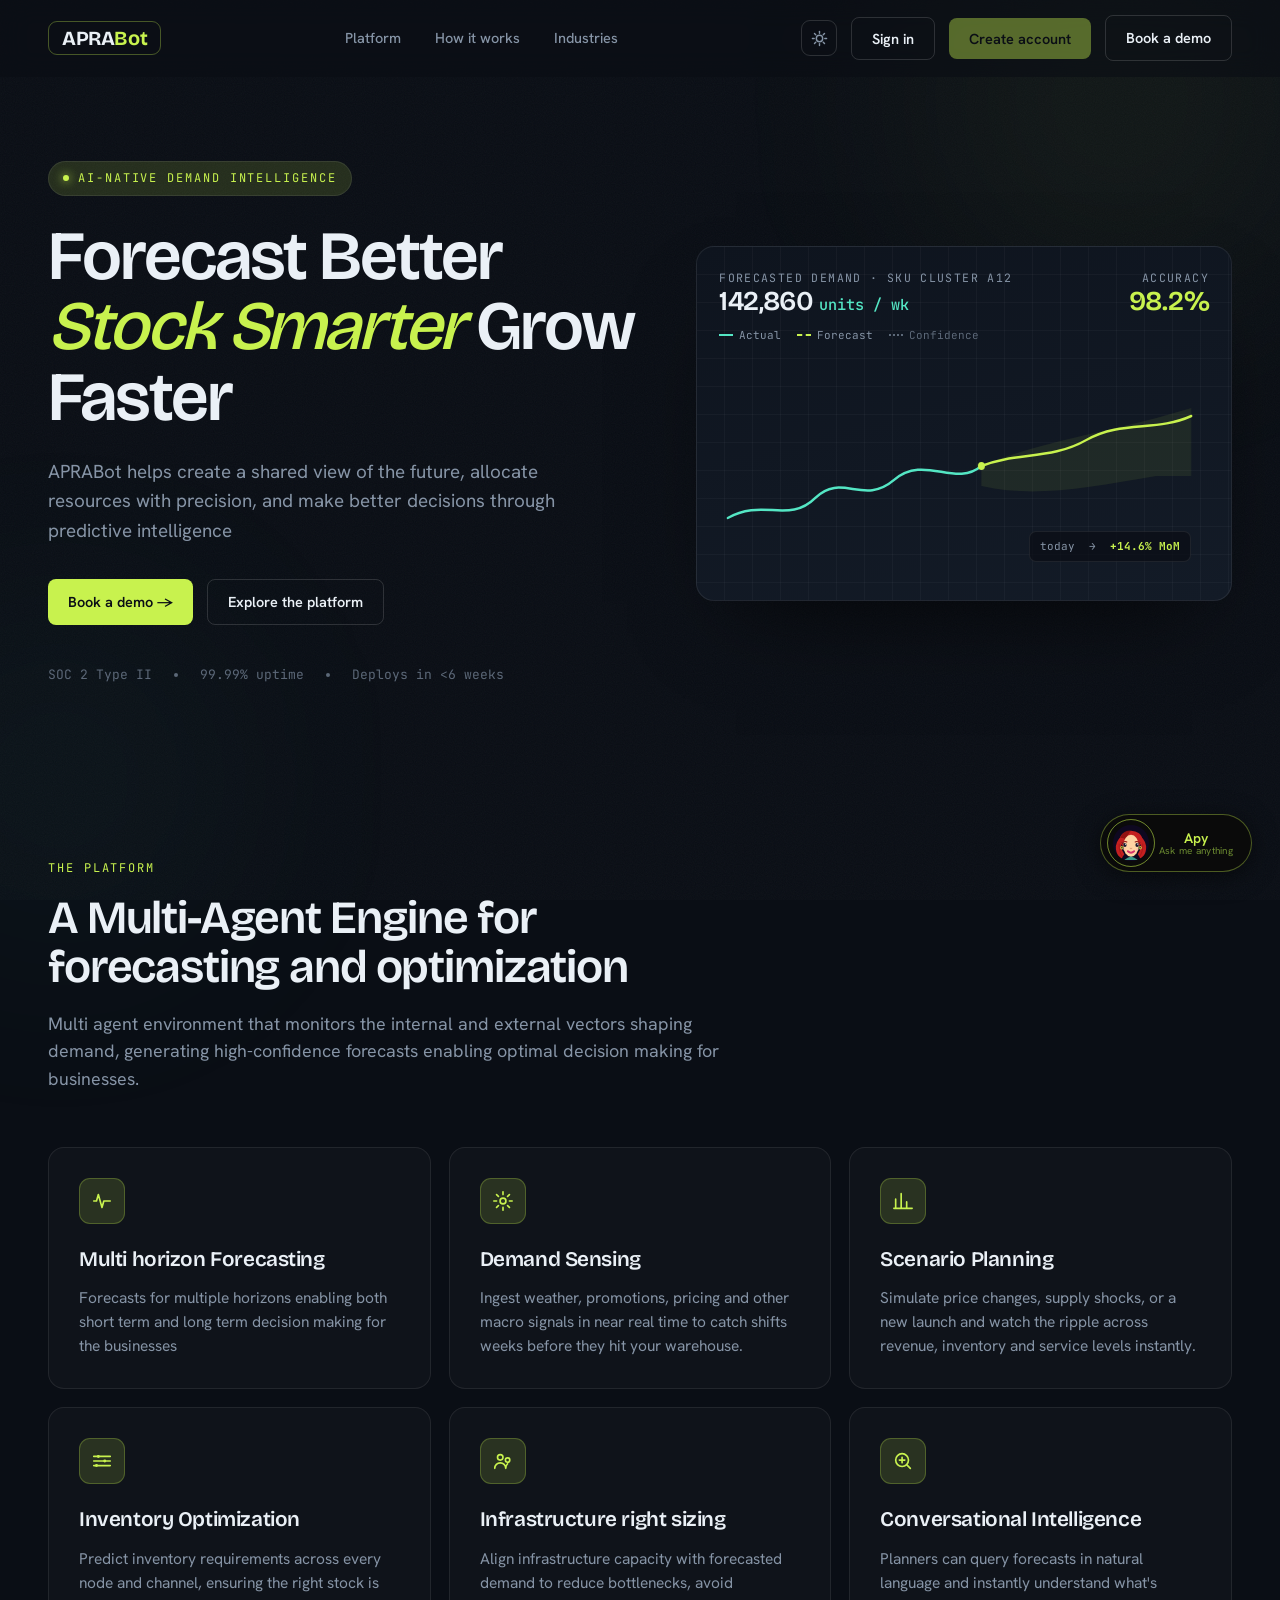
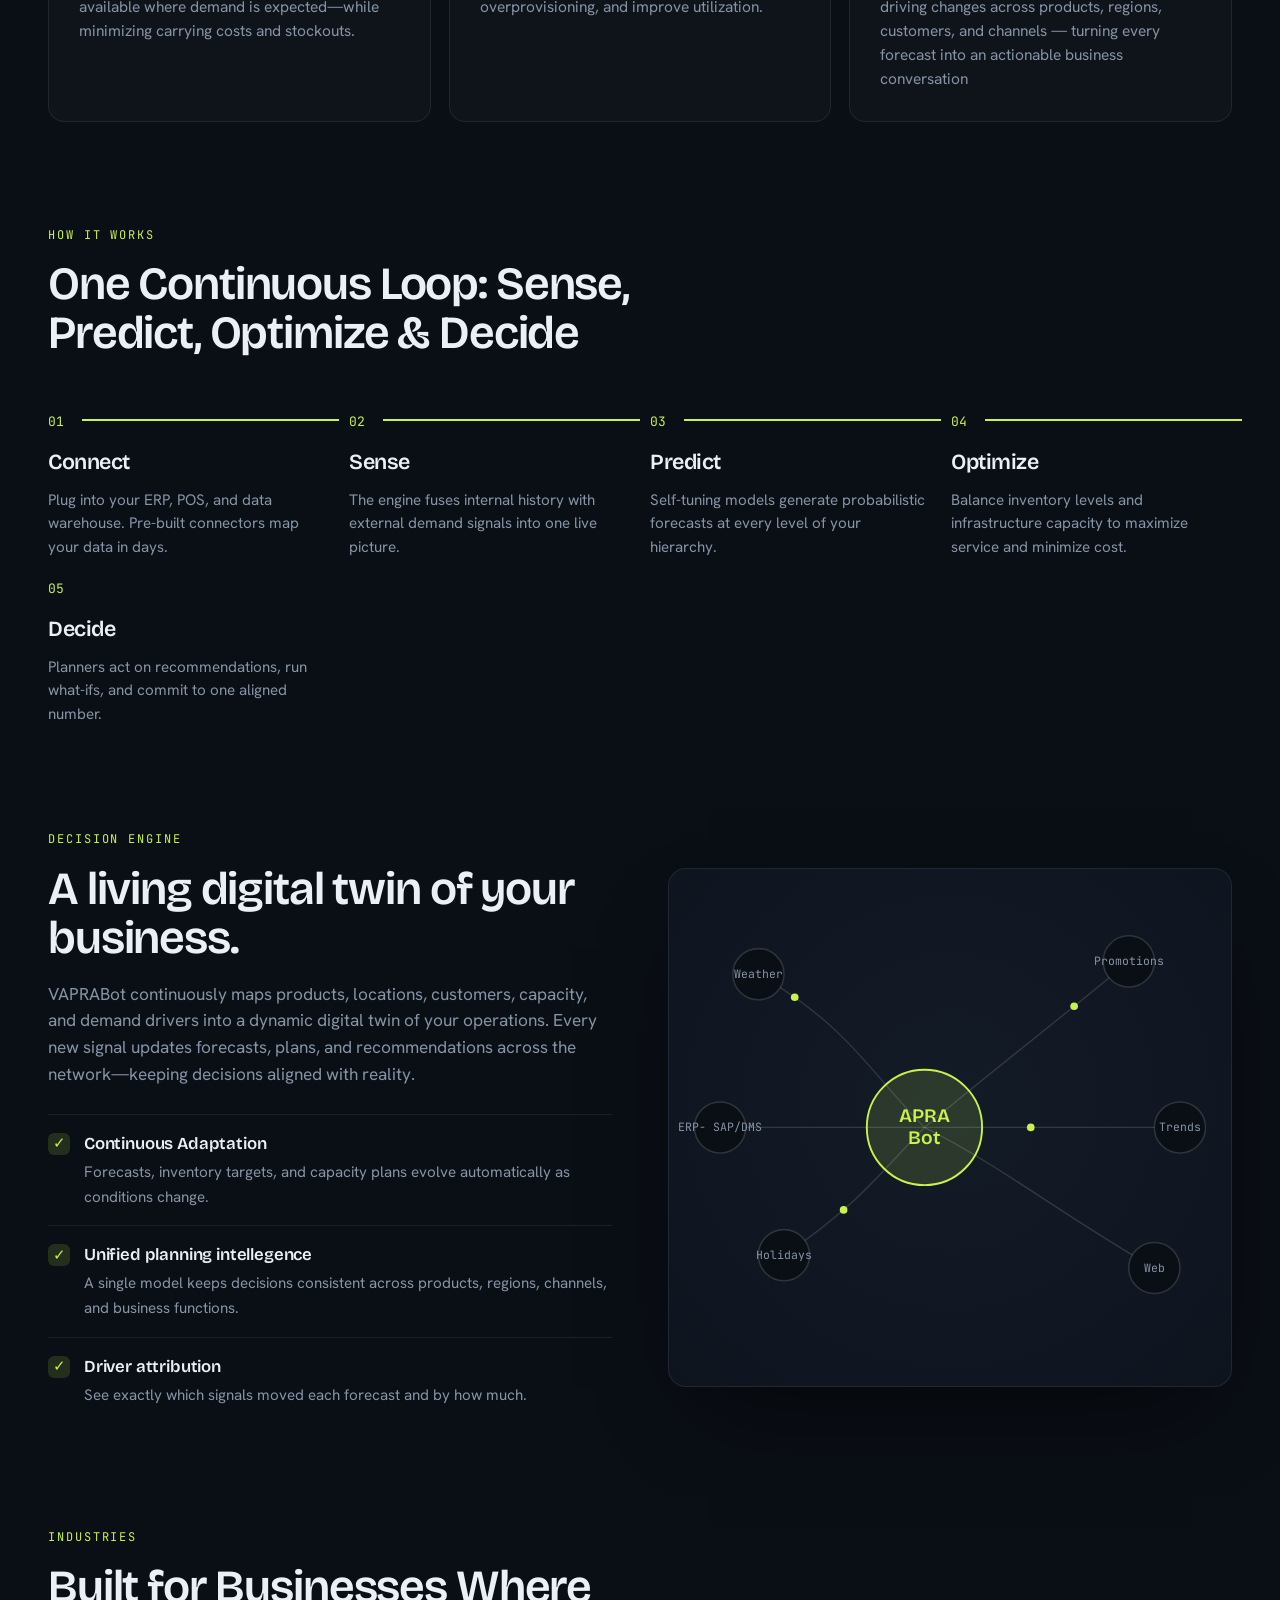
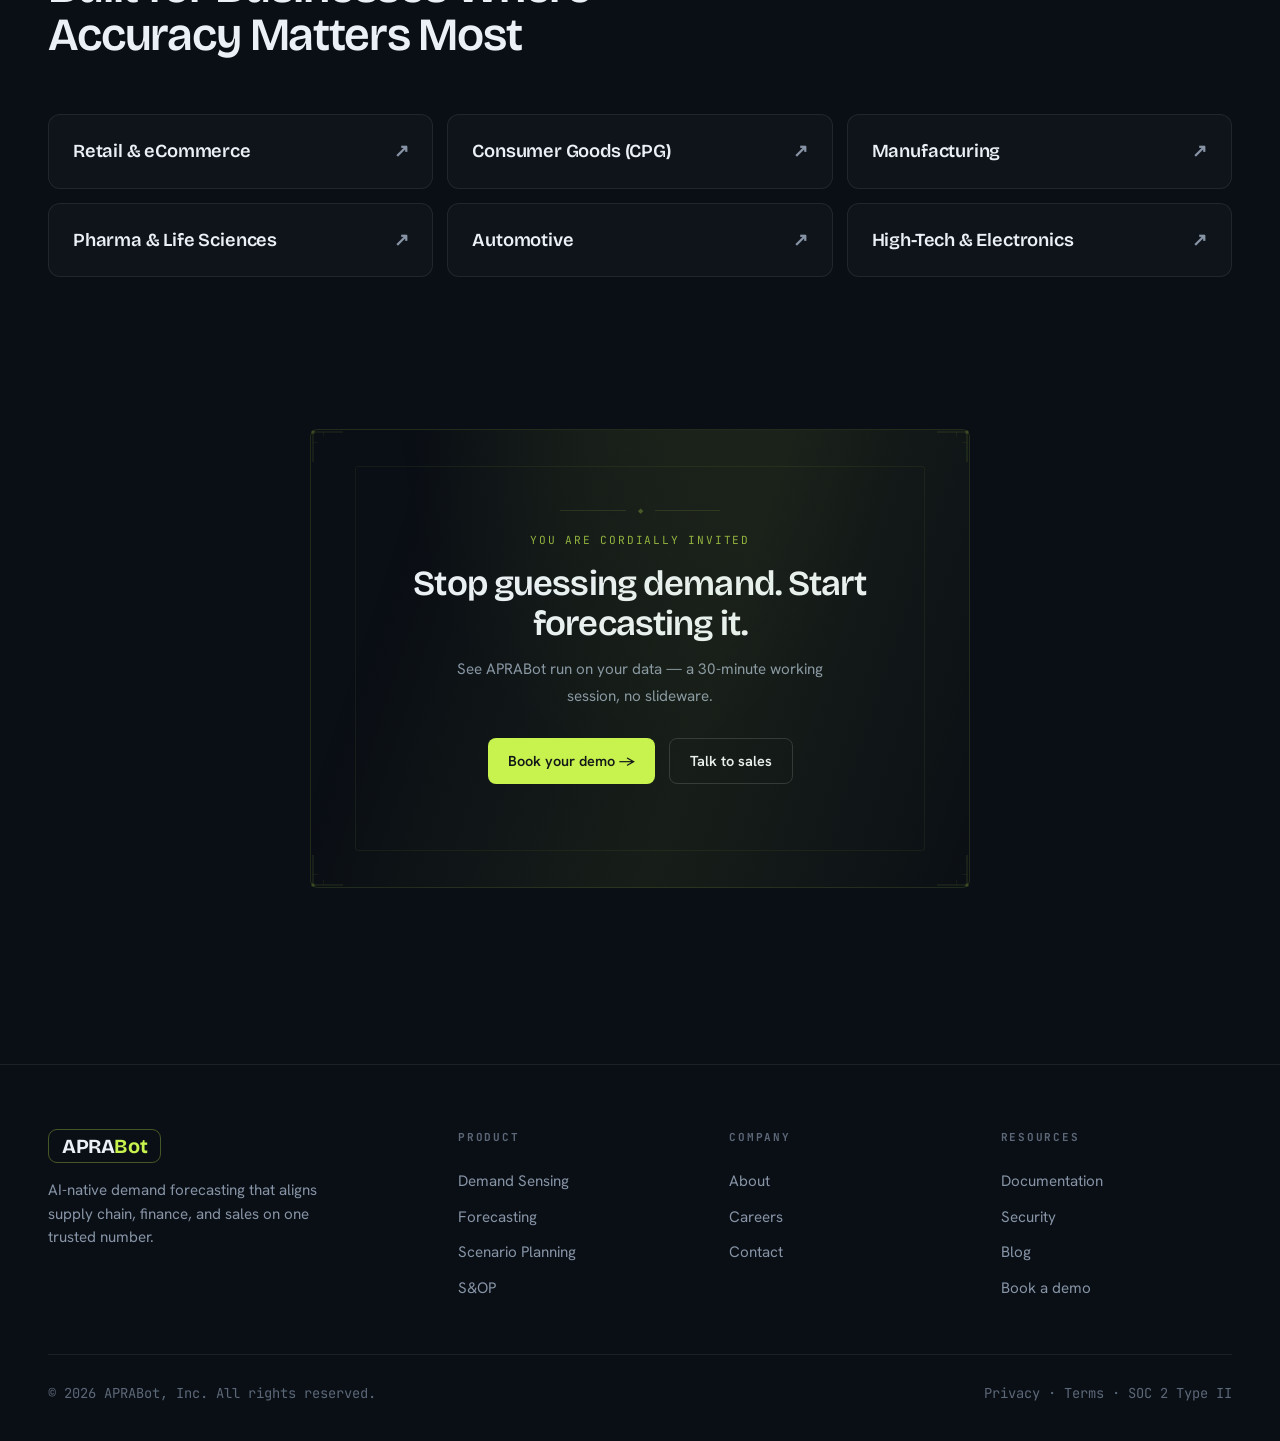
==== commit 1965b584: "Add "Keep me signed in" to login, and fix a real regression it surfaced Keep me signed in:  Cognito'" ====
--- a/index.html
+++ b/index.html
@@ -359,6 +359,10 @@
         <label for="pwd">Password</label>
         <input id="pwd" type="password" placeholder="••••••••" autocomplete="current-password">
       </div>
+      <label class="remember-row">
+        <input type="checkbox" id="rememberMe">
+        <span>Keep me signed in <span class="dsubtle" style="margin:0">— stay signed in on this device for up to 30 days</span></span>
+      </label>
       <p id="auth-error" class="auth-error"></p>
       <button type="submit" class="btn btn-pri">Sign in →</button>
     </form>
--- a/css/styles.css
+++ b/css/styles.css
@@ -529,10 +529,34 @@
   .login-card{width:100%;max-width:420px;background:linear-gradient(165deg,var(--ink-2),var(--ink-3));
     border:1px solid var(--line-2);border-radius:18px;padding:38px 34px;position:relative;
     box-shadow:0 50px 110px -40px rgba(0,0,0,.8);animation:mrise .4s cubic-bezier(.2,.7,.2,1)}
+  .login-card.maximized{width:96vw;max-width:96vw!important;height:92vh;max-height:92vh!important}
+  .cmp-chart-box{height:220px}
+  .login-card.maximized .cmp-chart-box{height:min(52vh,520px)}
   @keyframes mrise{from{opacity:0;transform:translateY(20px) scale(.98)}to{opacity:1;transform:none}}
   .login-card .x{position:absolute;top:16px;right:16px;background:none;border:none;color:var(--muted);
     font-size:22px;cursor:pointer;line-height:1;transition:color .2s}
   .login-card .x:hover{color:var(--text)}
+
+  /* Scenario detail modal — sticky head (title/status/actions/close) above
+     a scrolling body, so long content never scrolls the close button or
+     the Approve action out of reach. */
+  .sd-modal{max-width:780px;text-align:left;padding:0;overflow:hidden;
+    display:flex;flex-direction:column;max-height:86vh}
+  .sd-head{position:sticky;top:0;z-index:2;background:var(--ink-2);
+    border-bottom:1px solid var(--line);border-radius:18px 18px 0 0;padding:26px 34px 18px}
+  .sd-head .x{position:static;flex:none;font-size:20px;padding:2px}
+  .sd-scroll{overflow-y:auto;padding:22px 34px 30px}
+  [data-theme="light"] .sd-head{background:#fff}
+  @media(max-width:600px){
+    .sd-head{padding:20px 20px 14px}
+    .sd-scroll{padding:18px 20px 24px}
+  }
+
+  /* Validations summary pill — a normal .pill made clickable to expand the
+     full checklist, so its pass/warn/fail state is visible at a glance
+     without waiting for a click first. */
+  .pill-btn{cursor:pointer;font:inherit;appearance:none;-webkit-appearance:none;transition:opacity .15s}
+  .pill-btn:hover{opacity:.8}
   .login-card .lg-logo{display:flex;align-items:center;gap:10px;font-family:var(--display);font-weight:700;font-size:20px;
     letter-spacing:-.02em;margin-bottom:6px}
   .login-card .lg-logo b{color:var(--signal)}
@@ -545,6 +569,9 @@
     padding:13px 14px;color:var(--text);font-family:var(--body);font-size:15px;transition:border-color .2s,box-shadow .2s}
   .field input:focus{outline:none;border-color:var(--signal);box-shadow:0 0 0 3px var(--signal-soft)}
   .login-card .btn-pri{width:100%;justify-content:center;margin-top:8px;padding:13px}
+  .remember-row{display:flex;align-items:flex-start;gap:9px;margin:2px 0 16px;cursor:pointer;
+    font-size:.85rem;color:var(--text)}
+  .remember-row input{margin-top:3px;flex:0 0 auto;cursor:pointer}
   .auth-error{min-height:18px;font-size:.85rem;color:#ff6b6b;margin:0 0 6px;line-height:1.4}
   .pwd-reqs{list-style:none;margin:8px 0 0;padding:0;display:flex;flex-wrap:wrap;gap:4px 16px}
   .req{font-size:.72rem;font-weight:500;color:var(--muted);transition:color .2s}
@@ -569,10 +596,40 @@
   .dside-toggle svg{width:14px;height:14px}
   .dnav{list-style:none;flex:1}
   .dnav li{display:flex;align-items:center;gap:12px;padding:11px 14px;border-radius:9px;color:var(--muted);
-    font-weight:500;font-size:14.5px;cursor:pointer;margin-bottom:3px;transition:background .2s,color .2s}
+    font-weight:500;font-size:14.5px;cursor:pointer;margin-bottom:3px;transition:background .2s,color .2s;position:relative}
   .dnav li svg{width:18px;height:18px;flex:0 0 auto}
   .dnav li:hover{background:var(--panel);color:var(--text)}
   .dnav li.active{background:var(--signal-soft);color:var(--signal)}
+  .tour-backdrop{position:fixed;inset:0;z-index:190;background:rgba(0,0,0,.65)}
+  .tour-card{position:fixed;bottom:32px;left:32px;z-index:192;width:340px;max-width:calc(100vw - 40px);
+    background:var(--ink-2);border:1px solid var(--line-2);border-radius:16px;padding:22px 24px;
+    box-shadow:0 30px 80px -20px rgba(0,0,0,.7)}
+  .tour-card h3{font-family:var(--display);font-weight:600;font-size:1.15rem;margin-bottom:6px}
+  .tour-step-count{font-family:var(--mono);font-size:11px;color:var(--signal);letter-spacing:.08em;
+    text-transform:uppercase;margin-bottom:8px}
+  .tour-spotlight{z-index:191!important;
+    box-shadow:0 0 0 4px var(--signal),0 0 24px 6px rgba(200,242,78,.5)!important;
+    animation:tourPulse 1.6s ease-in-out infinite}
+  @keyframes tourPulse{0%,100%{box-shadow:0 0 0 4px var(--signal),0 0 24px 6px rgba(200,242,78,.5)}
+    50%{box-shadow:0 0 0 4px var(--signal),0 0 34px 10px rgba(200,242,78,.75)}}
+  .cb-nav-point{z-index:175!important;
+    box-shadow:0 0 0 4px var(--signal),0 0 24px 6px rgba(200,242,78,.5)!important;
+    animation:tourPulse 1.6s ease-in-out infinite}
+  .cb-arrow{position:fixed;z-index:176;color:#ff3b3b;font-family:var(--display);font-weight:700;
+    font-size:42px;line-height:1;pointer-events:none;
+    text-shadow:0 0 14px rgba(255,59,59,.85),0 0 4px rgba(255,59,59,.95);
+    animation:cbArrowNudge 1s ease-in-out infinite}
+  @keyframes cbArrowNudge{0%,100%{transform:translateX(0)}50%{transform:translateX(-10px)}}
+  /* Blurs the rest of the dashboard for a few seconds when Lyra points at
+     something, so the arrow+glow read as "look here" instead of blending
+     into the page. z-index sits below .cb-panel/.cb-nav-point/.cb-arrow so
+     the chat panel and the highlighted item itself stay sharp, and
+     pointer-events:none keeps it purely visual — it never blocks clicks. */
+  .cb-point-backdrop{position:fixed;inset:0;z-index:170;pointer-events:none;
+    backdrop-filter:blur(6px);-webkit-backdrop-filter:blur(6px);
+    background:rgba(6,9,14,.2);animation:cbBackdropFade 3s ease forwards}
+  [data-theme="light"] .cb-point-backdrop{background:rgba(245,244,238,.3)}
+  @keyframes cbBackdropFade{0%{opacity:0}8%{opacity:1}80%{opacity:1}100%{opacity:0}}
   .dside .signout{display:flex;align-items:center;gap:12px;padding:11px 14px;border-radius:9px;color:var(--muted);
     font-weight:500;font-size:14.5px;cursor:pointer;border:1px solid var(--line);transition:border-color .2s,color .2s}
   .dside .signout:hover{border-color:#ff6b6b;color:#ff8585}
@@ -610,12 +667,25 @@
   .dbtn{display:flex;align-items:center;gap:8px;background:var(--signal);color:#0A0E15;border:none;cursor:pointer;
     font-family:var(--body);font-weight:600;font-size:13.5px;padding:9px 14px;border-radius:9px;transition:transform .2s,box-shadow .2s}
   .dbtn:hover{transform:translateY(-1px);box-shadow:0 10px 26px -10px rgba(200,242,78,.55)}
-  #rf-file::file-selector-button,#rf-file::-webkit-file-upload-button{background:var(--signal);color:#0A0E15;border:none;cursor:pointer;
+  .dbtn:disabled{opacity:.4;cursor:not-allowed;pointer-events:none;transform:none;box-shadow:none}
+  .ob-progress{font-family:var(--mono);font-size:11px;color:var(--signal);letter-spacing:.08em;
+    text-transform:uppercase;margin-bottom:18px}
+  .sku-tag{display:inline-flex;align-items:center;gap:8px;background:var(--panel);border:1px solid var(--line);
+    border-radius:999px;padding:6px 8px 6px 14px;font-size:13px;color:var(--text)}
+  .sku-tag .tag-meta{color:var(--muted);font-size:11.5px;font-family:var(--mono)}
+  .sku-tag button{background:none;border:none;color:var(--muted);cursor:pointer;width:18px;height:18px;
+    border-radius:50%;display:flex;align-items:center;justify-content:center;font-size:15px;line-height:1;
+    padding:0;transition:background .15s,color .15s}
+  .sku-tag button:hover{background:rgba(255,255,255,.1);color:var(--text)}
+  .file-input{display:block;width:100%;font-size:12.5px;color:var(--muted);font-family:var(--body)}
+  .file-input::file-selector-button,.file-input::-webkit-file-upload-button{background:var(--signal);color:#0A0E15;border:none;cursor:pointer;
     font-family:var(--body);font-weight:600;font-size:12.5px;padding:7px 12px;border-radius:8px;
     margin-right:10px;transition:transform .2s,box-shadow .2s}
-  #rf-file::file-selector-button:hover,#rf-file::-webkit-file-upload-button:hover{transform:translateY(-1px);box-shadow:0 8px 20px -8px rgba(200,242,78,.55)}
+  .file-input::file-selector-button:hover,.file-input::-webkit-file-upload-button:hover{transform:translateY(-1px);box-shadow:0 8px 20px -8px rgba(200,242,78,.55)}
   .spin{animation:dspin .7s linear infinite}
   @keyframes dspin{to{transform:rotate(360deg)}}
+  #obMap.ob-plotting{animation:obMapBlink 1s ease-in-out infinite}
+  @keyframes obMapBlink{0%,100%{box-shadow:0 0 0 3px rgba(255,209,0,.9)}50%{box-shadow:0 0 0 3px rgba(255,209,0,.1)}}
   .report-drop{position:absolute;top:calc(100% + 8px);right:0;background:var(--ink-3);border:1px solid var(--line-2);
     border-radius:11px;padding:6px;min-width:210px;box-shadow:0 24px 50px -18px rgba(0,0,0,.8);z-index:30;
     opacity:0;transform:translateY(-6px);pointer-events:none;transition:opacity .2s,transform .2s}
@@ -651,14 +721,30 @@
   .dgreet .hl{color:var(--signal)}
   .dsubtle{color:var(--muted);font-size:.97rem;margin-bottom:28px}
   .kpis{display:grid;grid-template-columns:repeat(4,1fr);gap:16px;margin-bottom:22px}
-  .kpi{background:var(--panel);border:1px solid var(--line);border-radius:14px;padding:22px}
+  .kpi{background:var(--panel);border:1px solid var(--line);border-radius:14px;padding:22px;
+    transition:transform .18s ease,box-shadow .18s ease,border-color .18s ease}
+  .kpi:hover{transform:translateY(-2px);box-shadow:0 14px 30px -16px rgba(0,0,0,.4);border-color:var(--line-2)}
+  .kpi-ic{width:34px;height:34px;border-radius:9px;background:var(--signal-soft);border:1px solid rgba(200,242,78,.25);
+    display:flex;align-items:center;justify-content:center;margin-bottom:14px;color:var(--signal)}
+  .kpi-ic svg{width:17px;height:17px}
   .kpi .t{font-family:var(--mono);font-size:11px;letter-spacing:.1em;text-transform:uppercase;color:var(--muted);margin-bottom:12px}
   .kpi .v{font-family:var(--display);font-weight:600;font-size:2rem;letter-spacing:-.03em;line-height:1}
   .kpi .d{font-family:var(--mono);font-size:12px;margin-top:10px}
   .kpi .d.up{color:var(--signal)}.kpi .d.down{color:#ff8585}
   .dgrid{display:grid;grid-template-columns:1.7fr 1fr;gap:16px;margin-bottom:22px}
+  .dcard.clickable{cursor:pointer;transition:border-color .18s ease,transform .18s ease}
+  .dcard.clickable:hover{border-color:var(--signal);transform:translateY(-2px)}
   .dcard{background:var(--panel);border:1px solid var(--line);border-radius:14px;padding:22px}
   .dcard .ch{display:flex;align-items:center;justify-content:space-between;margin-bottom:18px}
+  /* Forecasts filter row (SKU search, ZIP, period, Show Backtest) — kept
+     on one line always (flex-wrap:nowrap set inline) rather than letting
+     the last control (Show Backtest) wrap onto its own row whenever the
+     card's grid column isn't wide enough for all of them, which it
+     usually isn't (the card sits in a 1.7fr/1fr grid, not the full page
+     width). Scrolls horizontally instead, same pattern as .cb-tabs-scroll.*/
+  .fc-filter-row{padding-bottom:4px;scrollbar-width:thin}
+  .fc-filter-row::-webkit-scrollbar{height:4px}
+  .fc-filter-row::-webkit-scrollbar-thumb{background:var(--line-2);border-radius:4px}
   .dcard .ch h4{font-family:var(--display);font-weight:600;font-size:1.15rem;letter-spacing:-.01em}
   .dcard .ch .seg{display:flex;gap:4px;background:var(--ink);border:1px solid var(--line);border-radius:8px;padding:3px}
   .dcard .ch .seg button{background:none;border:none;color:var(--muted);font-family:var(--mono);font-size:11px;
@@ -678,9 +764,44 @@
   .qty-step:first-child{border-bottom:1px solid var(--line)}
   .qty-step:hover{background:var(--signal-soft);color:var(--signal)}
 
-  /* AI Insights — loading pulse + staggered reveal */
-  .ins-load-spark{animation:insPulse 1.3s ease-in-out infinite}
-  @keyframes insPulse{0%,100%{transform:scale(1) rotate(0deg);opacity:.55}50%{transform:scale(1.18) rotate(18deg);opacity:1}}
+  /* Skeleton loading screens — placeholder shapes shown wherever dashboard
+     data (KPIs, charts, lists, tables) hasn't arrived yet. Most of these
+     live directly inside the DOM node a render function later overwrites
+     via textContent/innerHTML, so they're wiped for free the moment real
+     data renders — only the chart overlays need an explicit JS hide once
+     their canvas has something to show. */
+  .skel{position:relative;overflow:hidden;display:inline-block;background:var(--line-2);border-radius:6px}
+  .skel::after{content:'';position:absolute;inset:0;transform:translateX(-100%);
+    background:linear-gradient(90deg,transparent,var(--skel-shine,rgba(255,255,255,.08)),transparent);
+    animation:skelShine 1.4s ease-in-out infinite}
+  @keyframes skelShine{100%{transform:translateX(100%)}}
+  [data-theme="light"]{--skel-shine:rgba(0,0,0,.05)}
+
+  .kpi .v .skel{width:64%;height:1.6rem;border-radius:7px;vertical-align:-3px}
+
+  .skel-line{display:block;width:100%;height:13px;border-radius:5px;background:var(--line-2);position:relative;overflow:hidden}
+  .skel-line::after{content:'';position:absolute;inset:0;transform:translateX(-100%);
+    background:linear-gradient(90deg,transparent,var(--skel-shine,rgba(255,255,255,.08)),transparent);
+    animation:skelShine 1.4s ease-in-out infinite}
+  .skel-line+.skel-line{margin-top:9px}
+  .skel-line.title{height:17px;width:220px;max-width:55%}
+  .skel-line.wide{width:92%}
+
+  .movers li.skel-row .skel-line{width:34%}
+  .movers li.skel-row .skel-line.short{width:44px}
+
+  .dtable tr.skel-row td .skel-line{width:70%}
+  .dtable tr.skel-row td:first-child .skel-line{width:50%}
+
+  .chart-skel{position:absolute;inset:0;display:flex;align-items:flex-end;justify-content:space-between;
+    gap:4%;padding:14px 16px 26px;pointer-events:none}
+  .chart-skel i{flex:1;border-radius:4px 4px 0 0;background:var(--line-2);position:relative;overflow:hidden}
+  .chart-skel i::after{content:'';position:absolute;inset:0;transform:translateX(-100%);
+    background:linear-gradient(90deg,transparent,var(--skel-shine,rgba(255,255,255,.08)),transparent);
+    animation:skelShine 1.4s ease-in-out infinite}
+  .dchart,#forecastChart{position:relative}
+
+  /* AI Insights — staggered reveal once real content replaces the skeleton */
   #insightsContent>.dcard{animation:insightIn .5s ease both}
   #insightsContent>.dcard:nth-of-type(2){animation-delay:.1s}
   #insightsContent>.dgrid>.dcard:nth-child(1){animation-delay:.2s}
@@ -699,6 +820,8 @@
   .movers .nmx{font-weight:500}
   .movers .chg{font-family:var(--mono);font-size:13px;font-weight:600}
   .movers .chg.up{color:var(--signal)}.movers .chg.down{color:#ff8585}
+  .table-wrap{max-height:60vh;overflow-y:auto;overflow-x:auto}
+  .table-wrap .dtable thead th{position:sticky;top:0;background:var(--ink-2);z-index:1}
   .dtable{width:100%;border-collapse:collapse}
   .dtable th{text-align:left;font-family:var(--mono);font-size:11px;letter-spacing:.08em;text-transform:uppercase;
     color:var(--muted-2);padding:0 14px 14px;font-weight:500;border-bottom:1px solid var(--line)}
@@ -710,11 +833,28 @@
   .pill.ok{color:var(--signal);border-color:rgba(200,242,78,.3);background:var(--signal-soft)}
   .pill.warn{color:#ffcf5c;border-color:rgba(255,207,92,.3);background:rgba(255,207,92,.1)}
   .pill.risk{color:#ff8585;border-color:rgba(255,107,107,.3);background:rgba(255,107,107,.1)}
+
+  /* Scenario detail — data validations checklist */
+  .val-list{list-style:none}
+  .val-list li{display:flex;align-items:flex-start;gap:12px;padding:12px 0;border-top:1px solid var(--line)}
+  .val-list li:first-child{border-top:none}
+  .val-icon{width:26px;height:26px;border-radius:50%;flex:none;margin-top:1px;
+    display:flex;align-items:center;justify-content:center}
+  .val-icon.ok{color:var(--signal);background:var(--signal-soft)}
+  .val-icon.warn{color:#ffcf5c;background:rgba(255,207,92,.1)}
+  .val-icon.risk{color:#ff8585;background:rgba(255,107,107,.1)}
+  .val-name{font-weight:600;font-size:14px}
+  .val-detail{color:var(--muted);font-size:12.5px;margin-top:2px}
+
   .bar-mini{height:6px;border-radius:4px;background:var(--ink);overflow:hidden;width:90px}
   .bar-mini i{display:block;height:100%;background:linear-gradient(90deg,var(--mint),var(--signal))}
   .sku-search input{background:var(--ink);border:1px solid var(--line-2);border-radius:8px;padding:8px 12px;
     color:var(--text);font-family:var(--mono);font-size:12.5px;width:230px;transition:border-color .2s,box-shadow .2s}
   .sku-search input:focus{outline:none;border-color:var(--signal);box-shadow:0 0 0 3px var(--signal-soft)}
+  .sku-search select{background:var(--ink);border:1px solid var(--line-2);border-radius:8px;padding:8px 12px;
+    color:var(--text);font-family:var(--mono);font-size:12.5px;width:170px;transition:border-color .2s,box-shadow .2s}
+  .sku-search select:focus{outline:none;border-color:var(--signal);box-shadow:0 0 0 3px var(--signal-soft)}
+  .sku-search select:disabled{opacity:.5;cursor:not-allowed}
   .selbar{display:flex;align-items:center;justify-content:space-between;gap:12px;margin:-6px 0 14px;
     font-family:var(--mono);font-size:12px;color:var(--muted);flex-wrap:wrap}
   .selbar #selName{color:var(--text);font-weight:600}
@@ -728,6 +868,19 @@
   .fc-tip .rw{display:flex;align-items:center;gap:7px;line-height:1.5}
   .fc-tip .rw i{width:8px;height:8px;border-radius:2px;flex:0 0 auto}
   .fc-tip .rw b{margin-left:auto;color:var(--text)}
+  /* Lyra's chart annotation — a pulsing ring + callout dropped right on the
+     data point explain_forecast_day is talking about (cbAnnotateChart in
+     main.js), positioned in the same coordinate space as fcGeom.X()/Yu()
+     so it lands exactly on the real line. */
+  .cb-chart-annot{position:absolute;z-index:6;pointer-events:none;transform:translate(-50%,-50%)}
+  .cb-chart-ring{width:14px;height:14px;border-radius:50%;background:rgba(255,59,59,.3);
+    border:2px solid #ff3b3b;animation:cbRingPulse 1.4s ease-out infinite}
+  @keyframes cbRingPulse{0%{box-shadow:0 0 0 0 rgba(255,59,59,.5)}70%{box-shadow:0 0 0 12px rgba(255,59,59,0)}100%{box-shadow:0 0 0 0 rgba(255,59,59,0)}}
+  .cb-chart-callout{position:absolute;left:50%;bottom:24px;transform:translateX(-50%);white-space:nowrap;
+    background:#ff3b3b;color:#fff;font-family:var(--mono);font-size:11px;font-weight:600;
+    padding:5px 10px;border-radius:8px;box-shadow:0 4px 14px -4px rgba(255,59,59,.6)}
+  .cb-chart-callout::after{content:'';position:absolute;left:50%;top:100%;transform:translateX(-50%);
+    border:5px solid transparent;border-top-color:#ff3b3b}
   .chart-legend{display:flex;gap:20px;margin-top:14px;font-family:var(--mono);font-size:11.5px;color:var(--muted)}
   .chart-legend span{display:flex;align-items:center;gap:7px}
   .chart-legend i{width:13px;height:3px;border-radius:2px;display:inline-block}
@@ -770,6 +923,50 @@
   @keyframes orb{0%{box-shadow:0 0 0 0 rgba(200,242,78,.4)}70%{box-shadow:0 0 0 9px rgba(200,242,78,0)}100%{box-shadow:0 0 0 0 rgba(200,242,78,0)}}
   .cb-x{background:none;border:none;color:var(--muted);font-size:24px;line-height:1;cursor:pointer;transition:color .2s}
   .cb-x:hover{color:var(--text)}
+  .cb-head-actions{display:flex;align-items:center;gap:10px}
+  .cb-icon-btn{display:flex;align-items:center;justify-content:center;width:22px;height:22px;
+    background:none;border:none;color:var(--muted);cursor:pointer;transition:color .2s}
+  .cb-icon-btn:hover{color:var(--text)}
+  .cb-icon-btn svg{width:16px;height:16px}
+  /* Maximize — same bottom/right anchor as the normal panel (26px, matching
+     the base rule's own max-height:calc(100vh - 52px) so the two stay in
+     sync), just grown to fill most of the viewport instead of toggling to a
+     different corner/layout. max-width keeps it from looking absurd on a
+     huge monitor. */
+  .cb-panel.maximized{width:calc(100vw - 52px);max-width:1200px;height:calc(100vh - 52px)}
+  @media(max-width:560px){
+    /* Mobile's own .cb-panel rule (below) already goes edge-to-edge with
+       left+right margins instead of a bottom/right anchor — maximized's
+       width:calc(100vw - 52px) would win on specificity over that width:
+       auto and throw the margins off-balance (no matching "left" override
+       here to keep it symmetric), so just no-op the width difference;
+       mobile is already effectively maximized. */
+    .cb-panel.maximized{width:auto}
+  }
+  /* Chat tabs — multiple parallel conversations in the same panel, like
+     browser tabs. Scroll strip stays flexible, the "+" button is pinned
+     outside it so it's always reachable regardless of how many tabs are
+     open. */
+  .cb-tabs{display:flex;align-items:center;gap:4px;padding:8px 8px 0;border-bottom:1px solid var(--line);
+    background:rgba(255,255,255,.015)}
+  .cb-tabs-scroll{display:flex;gap:4px;flex:1;min-width:0;overflow-x:auto;scrollbar-width:thin;padding-bottom:8px}
+  .cb-tabs-scroll::-webkit-scrollbar{height:4px}
+  .cb-tabs-scroll::-webkit-scrollbar-thumb{background:var(--line-2);border-radius:4px}
+  .cb-tab{flex:0 0 auto;display:flex;align-items:center;gap:6px;max-width:120px;padding:6px 8px;
+    background:none;border:none;border-bottom:2px solid transparent;color:var(--muted);
+    font-family:var(--body);font-size:12px;cursor:pointer;transition:color .15s,border-color .15s}
+  .cb-tab:hover{color:var(--text)}
+  .cb-tab.active{color:var(--signal);border-bottom-color:var(--signal)}
+  .cb-tab-label{overflow:hidden;text-overflow:ellipsis;white-space:nowrap}
+  .cb-tab-x{flex:0 0 auto;width:14px;height:14px;line-height:14px;text-align:center;border-radius:50%;
+    font-size:13px;color:var(--muted);opacity:.6;transition:opacity .15s,background .15s,color .15s}
+  .cb-tab-x:hover{opacity:1;background:rgba(255,255,255,.12);color:var(--text)}
+  .cb-tab-add{flex:0 0 auto;width:24px;height:24px;margin-bottom:8px;border:1px solid var(--line-2);
+    border-radius:7px;background:none;color:var(--muted);font-size:15px;line-height:1;cursor:pointer;
+    transition:color .15s,border-color .15s}
+  .cb-tab-add:hover{color:var(--signal);border-color:var(--signal)}
+  [data-theme="light"] .cb-tabs{background:#fafaf8;border-bottom-color:rgba(0,0,0,.07)}
+  [data-theme="light"] .cb-tab-x:hover{background:rgba(0,0,0,.08)}
   .cb-body{flex:1;overflow-y:auto;padding:18px;display:flex;flex-direction:column;gap:12px}
   .cb-msg{max-width:84%;font-size:14px;line-height:1.5;padding:11px 14px;border-radius:14px;animation:cbin .3s ease}
   @keyframes cbin{from{opacity:0;transform:translateY(8px)}to{opacity:1;transform:none}}
@@ -778,6 +975,31 @@
   .cb-msg b{font-weight:700}
   .cb-msg .lk{color:var(--signal);cursor:pointer;font-family:var(--mono);font-size:13px;text-decoration:underline;text-underline-offset:2px}
   .cb-msg.bot .mono{font-family:var(--mono);font-size:12.5px;color:var(--mint)}
+  /* Voice narration — "read this aloud" button, on chat replies via
+     cbPush and, elsewhere on the dashboard, on the AI Insights brief and
+     a scenario's summary. Base size fits a header-button row; the
+     .cb-msg descendant rule below makes it a smaller block-level element
+     that sits on its own line under the message text instead. */
+  .cb-speak-btn{display:inline-flex;align-items:center;justify-content:center;flex:none;
+    width:26px;height:26px;border-radius:50%;border:none;cursor:pointer;
+    background:rgba(255,255,255,.08);color:var(--muted);transition:background .15s,color .15s}
+  .cb-speak-btn:hover{background:rgba(255,255,255,.15);color:var(--text)}
+  .cb-speak-btn.speaking{background:var(--signal-soft);color:var(--signal);animation:cbSpeakPulse 1.2s ease-in-out infinite}
+  @keyframes cbSpeakPulse{0%,100%{opacity:1}50%{opacity:.55}}
+  .cb-speak-btn svg{width:13px;height:13px}
+  .cb-msg .cb-speak-btn{display:flex;margin-top:8px;width:22px;height:22px}
+  .cb-msg .cb-speak-btn svg{width:11px;height:11px}
+  [data-theme="light"] .cb-speak-btn{background:rgba(0,0,0,.06)}
+  [data-theme="light"] .cb-speak-btn:hover{background:rgba(0,0,0,.1)}
+  /* Inline mini-charts (sku_compare sparkline, range_bar) — appended into
+     a bot message's own bubble by cbRenderChart, so an answer about a
+     SKU comparison or a date-range total shows the picture right there
+     instead of only describing it in text. */
+  .cb-chart{margin-top:10px}
+  .cb-chart canvas{display:block;max-width:100%;border-radius:8px}
+  .cb-chart-legend{display:flex;gap:14px;margin-top:6px;font-family:var(--mono);font-size:10.5px;color:var(--muted)}
+  .cb-chart-legend span{display:flex;align-items:center;gap:5px}
+  .cb-chart-legend i{width:10px;height:3px;border-radius:2px;display:inline-block}
   .cb-typing{align-self:flex-start;display:flex;gap:4px;padding:13px 15px;background:var(--ink-3);border:1px solid var(--line);border-radius:14px;border-bottom-left-radius:5px}
   .cb-typing i{width:6px;height:6px;border-radius:50%;background:var(--muted);animation:bounce 1.2s infinite}
   .cb-typing i:nth-child(2){animation-delay:.15s}.cb-typing i:nth-child(3){animation-delay:.3s}
@@ -793,6 +1015,38 @@
   .cb-chips button{flex:0 0 auto;background:var(--panel);border:1px solid var(--line);color:var(--muted);
     font-family:var(--body);font-size:12px;padding:7px 12px;border-radius:100px;cursor:pointer;transition:.2s;white-space:nowrap}
   .cb-chips button:hover{border-color:var(--signal);color:var(--signal)}
+  /* Slash-command palette — typing "/" as the first character of the
+     input pops a quick-action menu that inserts a ready-made prompt
+     template (with [placeholder] tokens the user fills in) for one of
+     Lyra's existing tools, instead of the user needing to type a full
+     sentence from scratch. It only ever composes the message box —
+     sending still goes through the normal form submit -> cbAsk() ->
+     chat-api flow, same as typing the question by hand, so it can't skip
+     the LLM's own tool selection or (for approve_scenario) its two-step
+     confirm gate. position:relative on .cb-input (not its own wrapper) is
+     enough to anchor this absolutely, even though it's a <form> child —
+     an absolutely positioned element leaves the form's flex flow. */
+  .cb-input{position:relative}
+  .cb-slash-menu{position:absolute;bottom:100%;left:14px;right:14px;margin-bottom:8px;
+    background:var(--ink-3);border:1px solid var(--line-2);border-radius:12px;
+    box-shadow:0 20px 50px -15px rgba(0,0,0,.6);overflow:hidden;max-height:240px;overflow-y:auto}
+  /* .cb-slash-menu-prefixed (not bare .cb-slash-item) so this beats the
+     existing ".cb-input button{width:42px;background:var(--signal)...}"
+     rule below, meant for the send/mic buttons — both are equal-looking
+     single-class selectors in isolation, but that one is actually
+     ".cb-input button" (class+type = higher specificity than a bare
+     class), and these buttons are DOM descendants of .cb-input too
+     (nested inside the form so the menu can anchor off it). Without the
+     prefix here every item collapses to a 42px green square (confirmed
+     2026-09-04 via screenshot — very much not a native slash menu). */
+  .cb-slash-menu .cb-slash-item{display:flex;align-items:baseline;gap:10px;width:100%;
+    padding:9px 12px;background:none;border:none;border-radius:0;color:inherit;
+    text-align:left;cursor:pointer;transition:background .12s}
+  .cb-slash-menu .cb-slash-item:hover,.cb-slash-menu .cb-slash-item.active{background:rgba(255,255,255,.06)}
+  .cb-slash-cmd{flex:0 0 auto;font-family:var(--mono);font-size:12.5px;color:var(--signal);font-weight:600}
+  .cb-slash-label{font-size:12.5px;color:var(--muted)}
+  [data-theme="light"] .cb-slash-menu{background:#fff;border-color:rgba(0,0,0,.1)}
+  [data-theme="light"] .cb-slash-item:hover,[data-theme="light"] .cb-slash-item.active{background:rgba(0,0,0,.05)}
   .cb-input{display:flex;gap:8px;padding:14px;border-top:1px solid var(--line)}
   .cb-input input{flex:1;background:var(--ink);border:1px solid var(--line-2);border-radius:10px;padding:11px 13px;
     color:var(--text);font-family:var(--body);font-size:14px;transition:border-color .2s,box-shadow .2s}
@@ -801,6 +1055,14 @@
     display:flex;align-items:center;justify-content:center;transition:transform .2s}
   .cb-input button svg{width:19px;height:19px}
   .cb-input button:hover{transform:scale(1.06)}
+  /* Mic button — secondary/muted by default (unlike the signal-green send
+     button), red + pulsing while actively listening so it reads as "live"
+     the same way other Lyra recording/active states do elsewhere. */
+  #cbMicBtn{background:var(--ink-3);color:var(--muted);border:1px solid var(--line-2)}
+  #cbMicBtn:hover{background:var(--ink-3);color:var(--text)}
+  #cbMicBtn.listening{background:rgba(255,59,59,.14);border-color:#ff3b3b;color:#ff3b3b;
+    animation:cbMicPulse 1.2s ease-in-out infinite}
+  @keyframes cbMicPulse{0%,100%{box-shadow:0 0 0 0 rgba(255,59,59,.4)}50%{box-shadow:0 0 0 6px rgba(255,59,59,0)}}
   @media(max-width:560px){.cb-panel{height:calc(100vh - 40px);bottom:20px;right:16px;left:16px;max-width:none;width:auto}
     .cb-launch{bottom:20px;right:20px;padding:5px;width:58px}
     .cb-launch-label{display:none}}
@@ -968,6 +1230,7 @@
     background:#fff;border-color:rgba(0,0,0,.07);
     box-shadow:0 1px 3px rgba(0,0,0,.04),0 4px 12px rgba(0,0,0,.04)
   }
+  [data-theme="light"] .kpi-ic{background:rgba(200,242,78,.12);border-color:rgba(130,180,0,.2)}
   [data-theme="light"] .dcard{
     background:#fff;border-color:rgba(0,0,0,.07);
     box-shadow:0 1px 3px rgba(0,0,0,.04),0 4px 12px rgba(0,0,0,.04)
@@ -1017,6 +1280,11 @@
   [data-theme="light"] .pill.ok{color:#5A9200;border-color:rgba(130,180,0,.35);background:rgba(200,242,78,.14)}
   [data-theme="light"] .pill.warn{color:#8B6000}
   [data-theme="light"] .pill.risk{color:#C0392B}
+
+  /* Data validations checklist */
+  [data-theme="light"] .val-icon.ok{color:#5A9200}
+  [data-theme="light"] .val-icon.warn{color:#8B6000}
+  [data-theme="light"] .val-icon.risk{color:#C0392B}
 
   /* Bar mini */
   [data-theme="light"] .bar-mini{background:rgba(0,0,0,.08)}
@@ -1052,3 +1320,4 @@
   [data-theme="light"] .ic{background:rgba(200,242,78,.12);border-color:rgba(130,180,0,.2)}
   [data-theme="light"] .report-drop button:hover{background:rgba(200,242,78,.12)}
   [data-theme="light"] .sku-search input{background:var(--ink-3);border-color:rgba(0,0,0,.1);color:var(--text)}
+  [data-theme="light"] .sku-search select{background:var(--ink-3);border-color:rgba(0,0,0,.1);color:var(--text)}
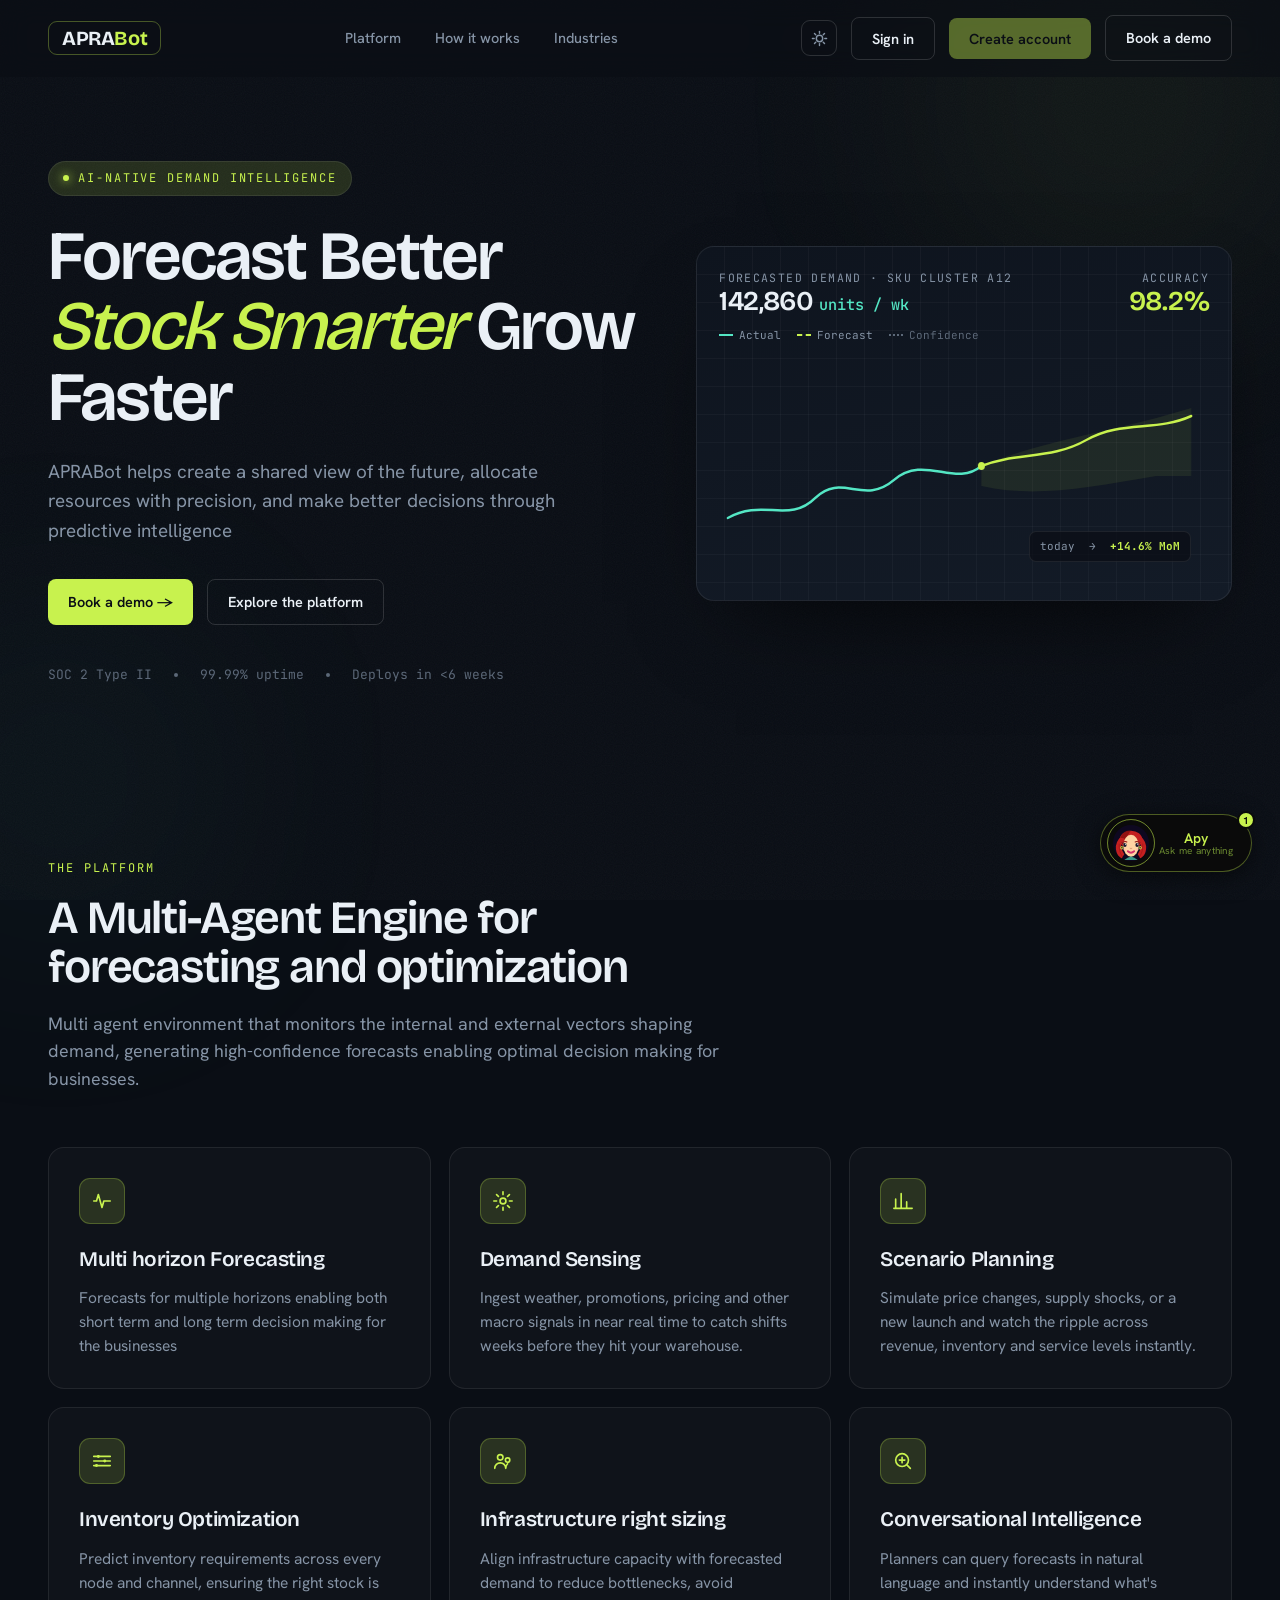
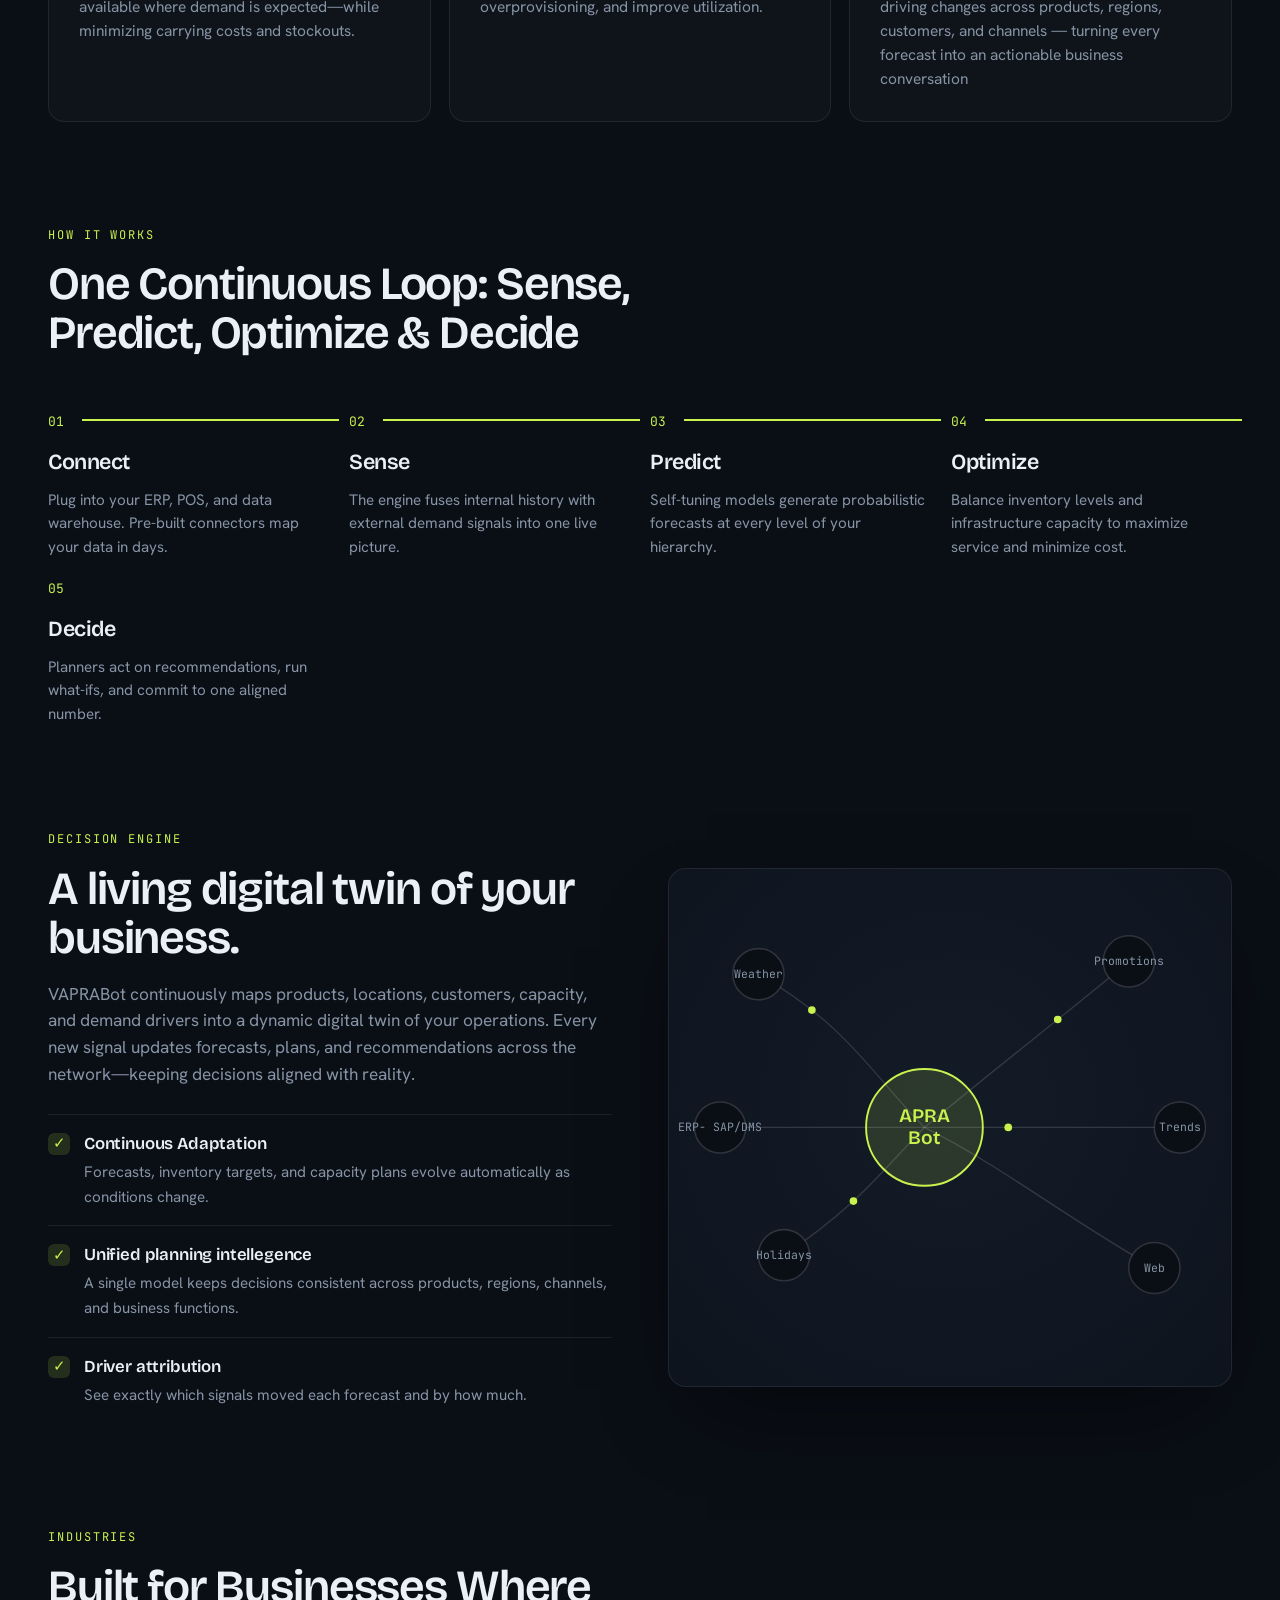
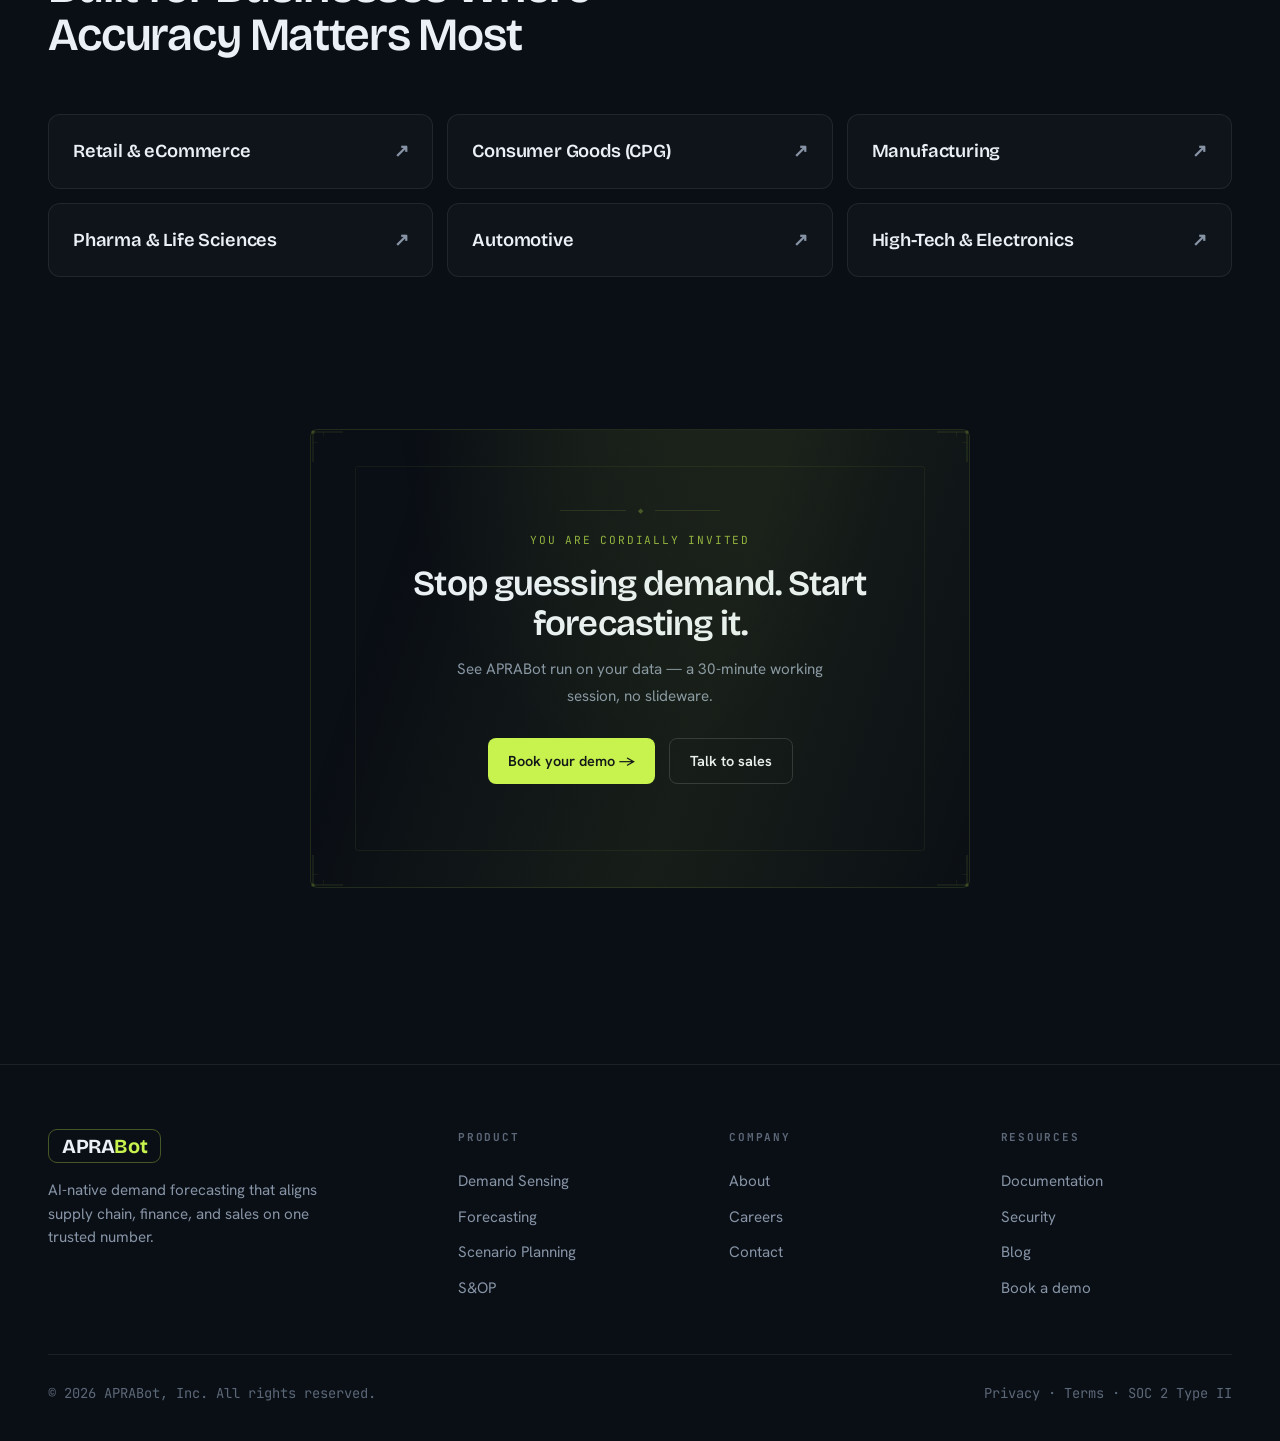
==== commit e8fb1e20: "Simplify "Keep me signed in" label and fix checkbox alignment Dropped the "— stay signed in on this " ====
--- a/index.html
+++ b/index.html
@@ -361,7 +361,7 @@
       </div>
       <label class="remember-row">
         <input type="checkbox" id="rememberMe">
-        <span>Keep me signed in <span class="dsubtle" style="margin:0">— stay signed in on this device for up to 30 days</span></span>
+        <span>Keep me signed in</span>
       </label>
       <p id="auth-error" class="auth-error"></p>
       <button type="submit" class="btn btn-pri">Sign in →</button>
--- a/css/styles.css
+++ b/css/styles.css
@@ -569,9 +569,9 @@
     padding:13px 14px;color:var(--text);font-family:var(--body);font-size:15px;transition:border-color .2s,box-shadow .2s}
   .field input:focus{outline:none;border-color:var(--signal);box-shadow:0 0 0 3px var(--signal-soft)}
   .login-card .btn-pri{width:100%;justify-content:center;margin-top:8px;padding:13px}
-  .remember-row{display:flex;align-items:flex-start;gap:9px;margin:2px 0 16px;cursor:pointer;
+  .remember-row{display:flex;align-items:center;gap:9px;margin:2px 0 16px;cursor:pointer;
     font-size:.85rem;color:var(--text)}
-  .remember-row input{margin-top:3px;flex:0 0 auto;cursor:pointer}
+  .remember-row input{flex:0 0 auto;cursor:pointer}
   .auth-error{min-height:18px;font-size:.85rem;color:#ff6b6b;margin:0 0 6px;line-height:1.4}
   .pwd-reqs{list-style:none;margin:8px 0 0;padding:0;display:flex;flex-wrap:wrap;gap:4px 16px}
   .req{font-size:.72rem;font-weight:500;color:var(--muted);transition:color .2s}
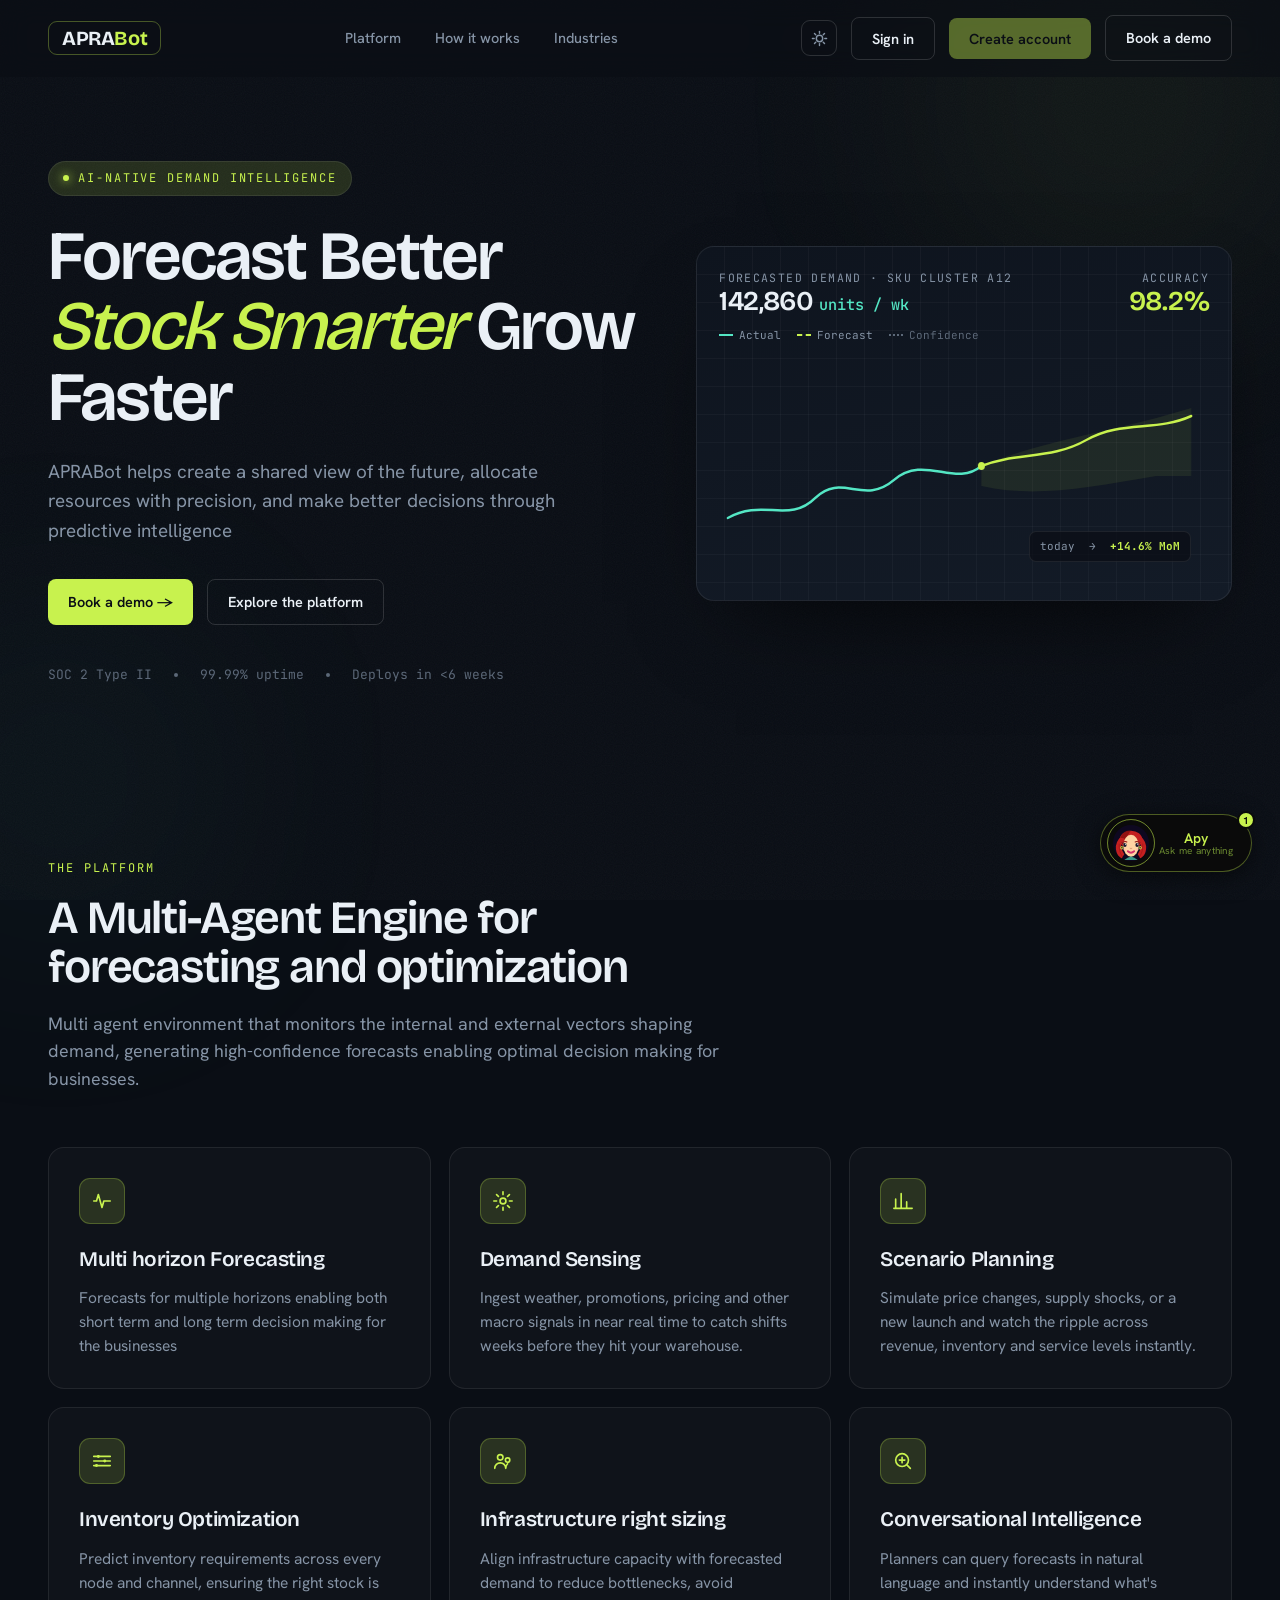
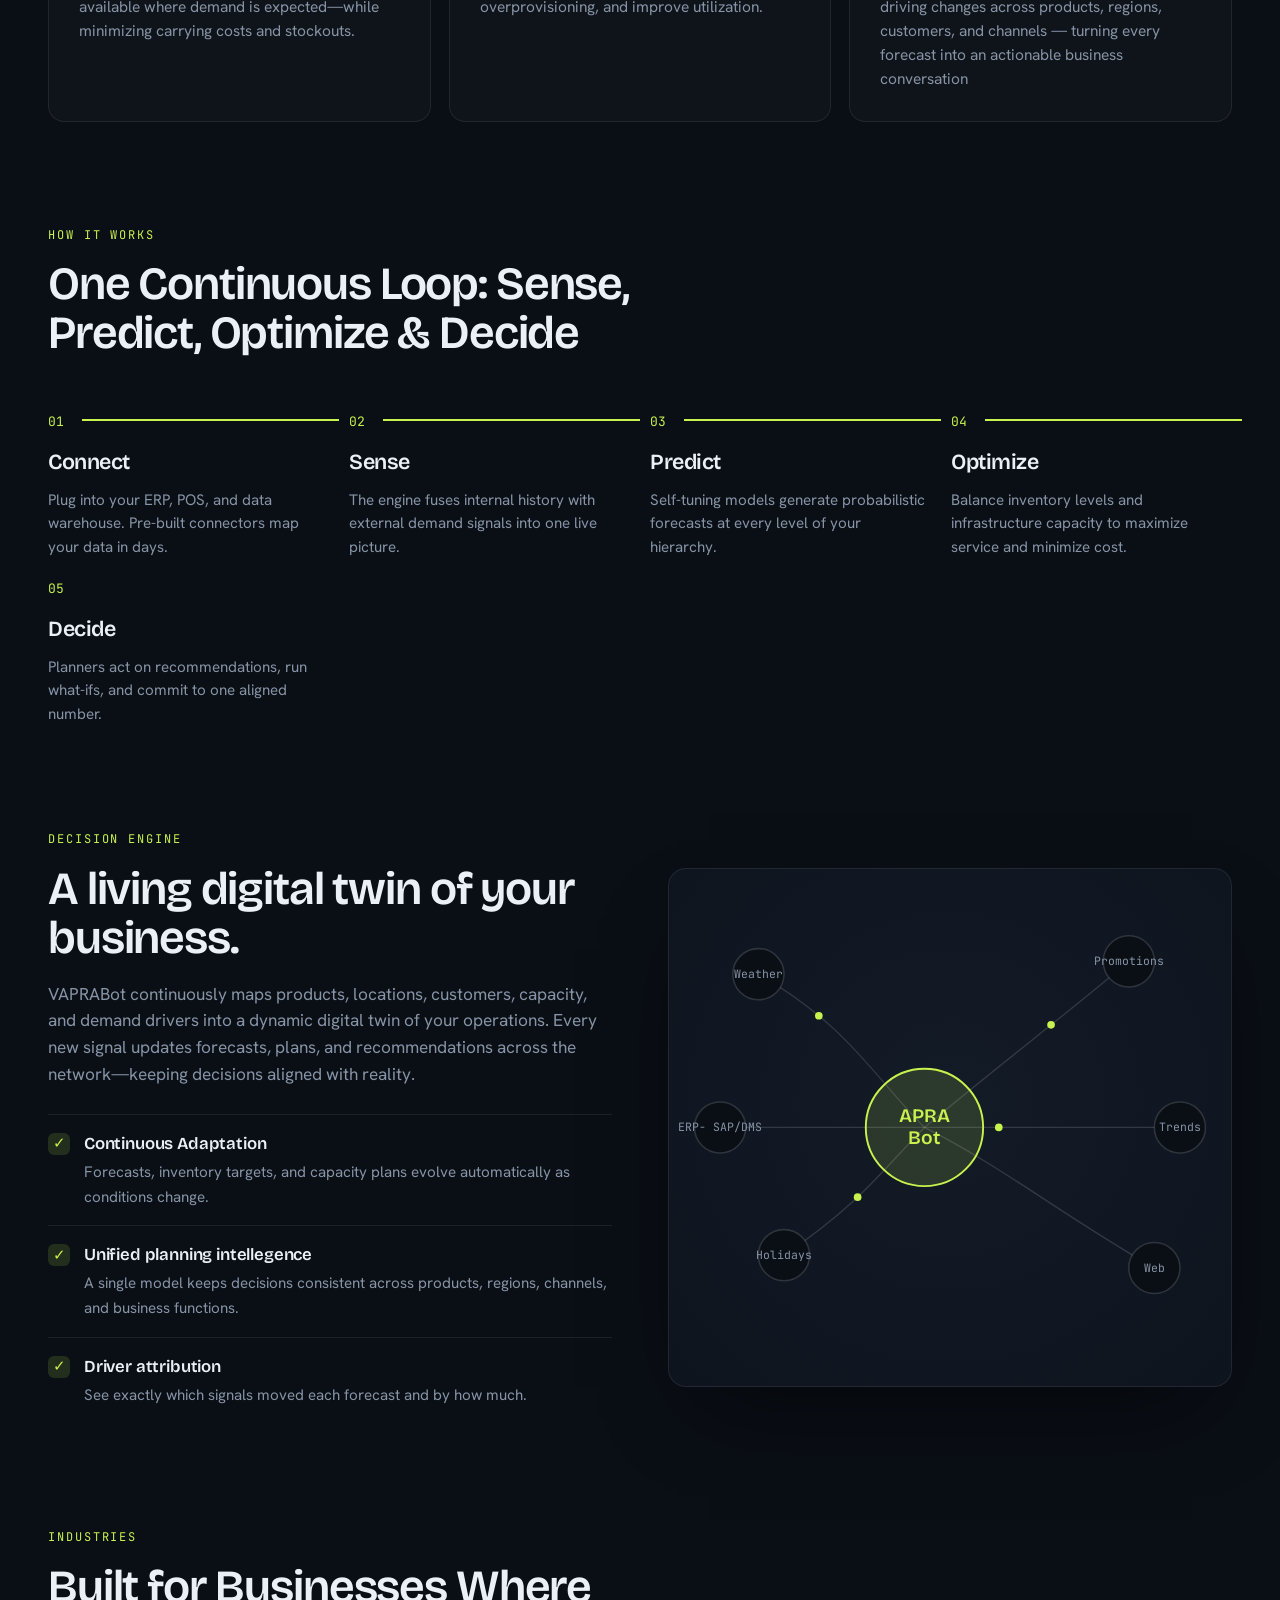
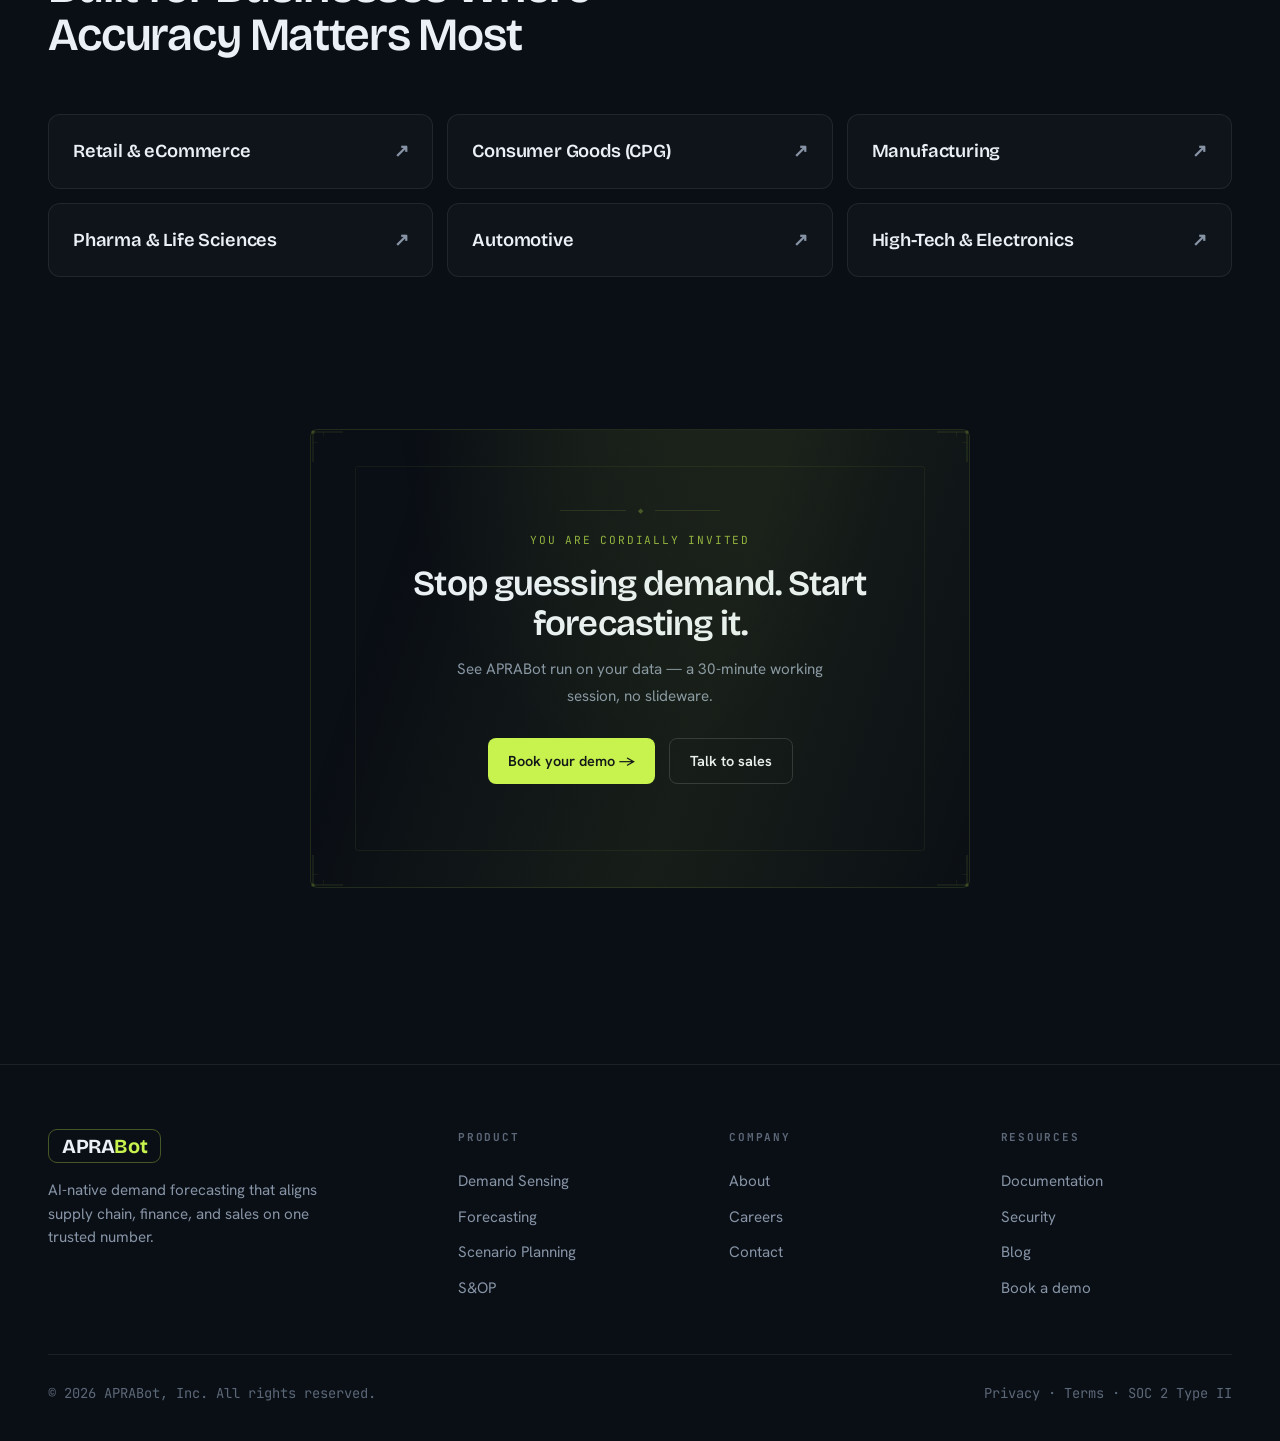
==== commit 62fcd75b: "SEO: audit report, sitemap, robots.txt, meta tags, structured data" ====
--- a/index.html
+++ b/index.html
@@ -5,6 +5,34 @@
 <meta charset="UTF-8">
 <meta name="viewport" content="width=device-width, initial-scale=1.0">
 <title>APRABot — AI-Native Demand Forecasting</title>
+<meta name="description" content="APRABot is an AI-native demand forecasting platform unifying sensing, prediction, scenario planning, and inventory optimization into one trusted forecast.">
+<link rel="canonical" href="https://aprabot.com/">
+<meta property="og:title" content="APRABot — AI-Native Demand Forecasting">
+<meta property="og:description" content="APRABot is an AI-native demand forecasting platform unifying sensing, prediction, scenario planning, and inventory optimization into one trusted forecast.">
+<meta property="og:url" content="https://aprabot.com/">
+<meta property="og:site_name" content="APRABot">
+<meta property="og:type" content="website">
+<meta property="og:image" content="https://aprabot.com/images/og-image.png">
+<meta name="twitter:card" content="summary_large_image">
+<script type="application/ld+json">
+{
+  "@context": "https://schema.org",
+  "@graph": [
+    {
+      "@type": "Organization",
+      "name": "APRABot",
+      "url": "https://aprabot.com/",
+      "logo": "https://aprabot.com/apple-touch-icon.png",
+      "email": "contact@aprabot.com"
+    },
+    {
+      "@type": "WebSite",
+      "name": "APRABot",
+      "url": "https://aprabot.com/"
+    }
+  ]
+}
+</script>
 <link rel="icon" type="image/svg+xml" href="favicon.svg">
 <link rel="icon" type="image/png" sizes="32x32" href="favicon-32.png">
 <link rel="icon" type="image/png" sizes="16x16" href="favicon-16.png">
@@ -23,7 +51,7 @@
   <div class="wrap">
     <nav>
       <div class="logo">
-        <a href="index.html" class="wordmark">APRA<b>Bot</b></a>
+        <a href="/" class="wordmark">APRA<b>Bot</b></a>
       </div>
       <div class="navlinks">
         <a href="#platform">Platform</a>
@@ -46,7 +74,7 @@
 <!-- mobile sidebar -->
 <nav id="mob-sidebar" class="mob-sidebar" aria-hidden="true" aria-label="Mobile navigation">
   <div class="mob-sb-head">
-    <a href="index.html" class="wordmark" onclick="closeMobSidebar()">APRA<b>Bot</b></a>
+    <a href="/" class="wordmark" onclick="closeMobSidebar()">APRA<b>Bot</b></a>
     <button id="mob-sb-close" class="mob-sb-x" aria-label="Close menu">
       <svg viewBox="0 0 24 24" fill="none" stroke="currentColor" stroke-width="2.5" stroke-linecap="round"><path d="M18 6L6 18M6 6l12 12"/></svg>
     </button>
@@ -309,7 +337,7 @@
     <div class="foot-grid">
       <div>
         <div class="logo">
-          <a href="index.html" class="wordmark">APRA<b>Bot</b></a>
+          <a href="/" class="wordmark">APRA<b>Bot</b></a>
         </div>
         <p>AI-native demand forecasting that aligns supply chain, finance, and sales on one trusted number.</p>
       </div>
@@ -466,7 +494,7 @@
     </div>
 
     <div class="dbody">
-      <h1 class="dgreet">Welcome back, <span class="hl" id="greetName">there</span>.</h1>
+      <h2 class="dgreet">Welcome back, <span class="hl" id="greetName">there</span>.</h2>
       <p class="dsubtle">Shipped-units forecast accuracy — <b>2024 weekly backtest</b>, trained on 2022–2023, 1-week-ahead model.</p>
 
       <div class="kpis">
--- a/css/styles.css
+++ b/css/styles.css
@@ -649,6 +649,7 @@
     box-shadow:0 8px 32px rgba(0,0,0,.35);padding:6px;z-index:50}
   .uchip.open .uchip-drop{display:block}
   .udrop-name{padding:8px 10px 6px;font-size:13px;font-weight:600;color:var(--text)}
+  .udrop-org{padding:0 10px 8px;font-size:11.5px;color:var(--muted)}
   .udrop-sep{border:none;border-top:1px solid var(--line);margin:4px 0}
   .udrop-item{display:flex;align-items:center;gap:9px;width:100%;padding:9px 10px;
     background:none;border:none;border-radius:7px;font-size:13.5px;color:var(--muted);
@@ -943,6 +944,43 @@
        mobile is already effectively maximized. */
     .cb-panel.maximized{width:auto}
   }
+  /* Lyra-only mode — an easter egg (5 clicks on the header avatar, see
+     js/main.js) that goes further than Maximize: a true full-viewport
+     takeover, chrome-free, with a full-body illustration of Lyra alongside
+     the chat. .cb-panel-chat wraps everything the panel already had
+     (head/tabs/body/chips/input) so it can sit as one flex item next to
+     the new figure column without changing any of their own CSS — outside
+     lyra-only mode .cb-panel-chat is the panel's only child, so it just
+     fills it exactly as those elements did before this wrapper existed. */
+  .cb-panel-chat{display:flex;flex-direction:column;flex:1;min-width:0;min-height:0;overflow:hidden}
+  .cb-lyra-figure{display:none;flex-direction:column;align-items:center;justify-content:flex-end;
+    width:260px;flex:0 0 260px;padding:28px 14px 34px;overflow:hidden;
+    background:radial-gradient(ellipse at 50% 18%,rgba(84,230,196,.16),transparent 62%),var(--ink);
+    border-right:1px solid var(--line-2)}
+  .cb-lyra-figure-svg{width:100%;max-width:230px;height:auto;filter:drop-shadow(0 20px 40px rgba(0,0,0,.45))}
+  .cb-lyra-figure-caption{margin-top:16px;font-family:var(--mono);font-size:11px;letter-spacing:.14em;
+    text-transform:uppercase;color:var(--signal);opacity:.9;white-space:nowrap}
+  .cb-panel.lyra-only{position:fixed!important;inset:0!important;bottom:auto!important;right:auto!important;
+    width:100vw!important;height:100vh!important;max-width:none!important;max-height:none!important;
+    border-radius:0;flex-direction:row;z-index:500}
+  .cb-panel.lyra-only .cb-lyra-figure{display:flex}
+  .cb-panel.lyra-only .cb-panel-chat{max-width:760px;margin:0 auto;border-left:1px solid var(--line-2);
+    border-right:1px solid var(--line-2)}
+  /* [hidden] must win over the class's own display — an author-stylesheet
+     class rule beats the UA stylesheet's [hidden]{display:none} regardless
+     of which comes first in this file, so without this override the badge
+     shows up immediately instead of only once Lyra-only mode is entered. */
+  .cb-lyra-only-badge{display:inline-flex;align-items:center;gap:4px;margin-left:8px;padding:2px 9px;
+    border-radius:100px;background:var(--signal-soft);color:var(--signal);font-family:var(--mono);
+    font-size:10px;letter-spacing:.05em;text-transform:uppercase;vertical-align:middle}
+  .cb-lyra-only-badge[hidden]{display:none}
+  @media(max-width:760px){
+    /* Not enough width for a 260px side figure alongside a usable chat
+       column — the chat itself still goes full-screen in lyra-only mode,
+       just without the illustration taking up room it can't spare. */
+    .cb-panel.lyra-only .cb-lyra-figure{display:none}
+    .cb-panel.lyra-only .cb-panel-chat{max-width:none;border:none}
+  }
   /* Chat tabs — multiple parallel conversations in the same panel, like
      browser tabs. Scroll strip stays flexible, the "+" button is pinned
      outside it so it's always reachable regardless of how many tabs are
@@ -987,10 +1025,22 @@
   .cb-speak-btn.speaking{background:var(--signal-soft);color:var(--signal);animation:cbSpeakPulse 1.2s ease-in-out infinite}
   @keyframes cbSpeakPulse{0%,100%{opacity:1}50%{opacity:.55}}
   .cb-speak-btn svg{width:13px;height:13px}
-  .cb-msg .cb-speak-btn{display:flex;margin-top:8px;width:22px;height:22px}
-  .cb-msg .cb-speak-btn svg{width:11px;height:11px}
+  /* Row of small action buttons under a message bubble (copy on both
+     sides, +speak on bot replies only) — replaces the old single-button
+     "sits on its own line" rule now that a bot bubble can hold two. */
+  .cb-msg-actions{display:flex;gap:6px;margin-top:8px}
+  .cb-msg-actions .cb-speak-btn{width:22px;height:22px;margin-top:0}
+  .cb-msg-actions .cb-speak-btn svg{width:11px;height:11px}
   [data-theme="light"] .cb-speak-btn{background:rgba(0,0,0,.06)}
   [data-theme="light"] .cb-speak-btn:hover{background:rgba(0,0,0,.1)}
+  /* User bubbles are solid --signal (bright green) with dark text, unlike
+     bot bubbles' dark --ink-3 — the default light-on-dark button colours
+     above would be nearly invisible there, so the copy button on a user
+     message gets its own dark-on-green treatment instead. */
+  .cb-msg.user .cb-copy-btn{background:rgba(10,14,21,.14);color:#0A0E15}
+  .cb-msg.user .cb-copy-btn:hover{background:rgba(10,14,21,.24)}
+  .cb-copy-btn.copied{background:var(--signal-soft);color:var(--signal)}
+  .cb-msg.user .cb-copy-btn.copied{background:rgba(10,14,21,.24);color:#0A0E15}
   /* Inline mini-charts (sku_compare sparkline, range_bar) — appended into
      a bot message's own bubble by cbRenderChart, so an answer about a
      SKU comparison or a date-range total shows the picture right there
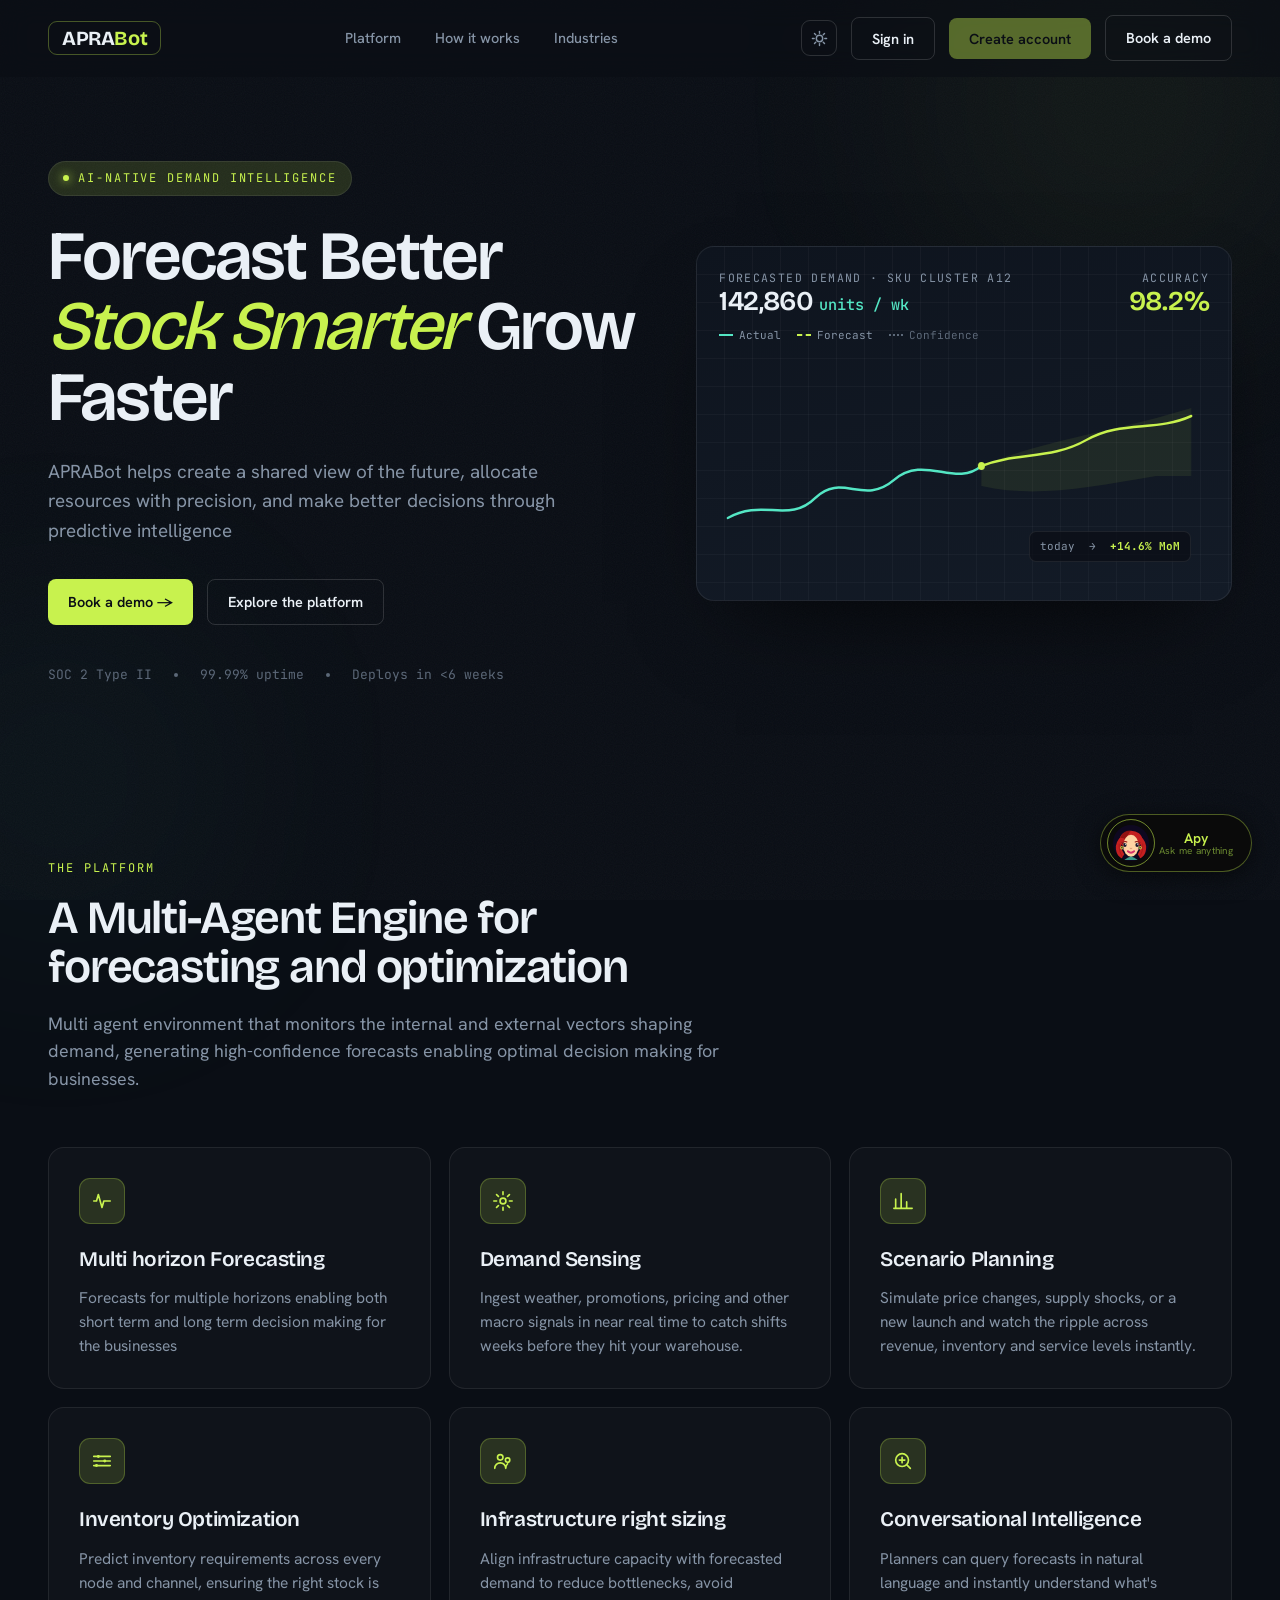
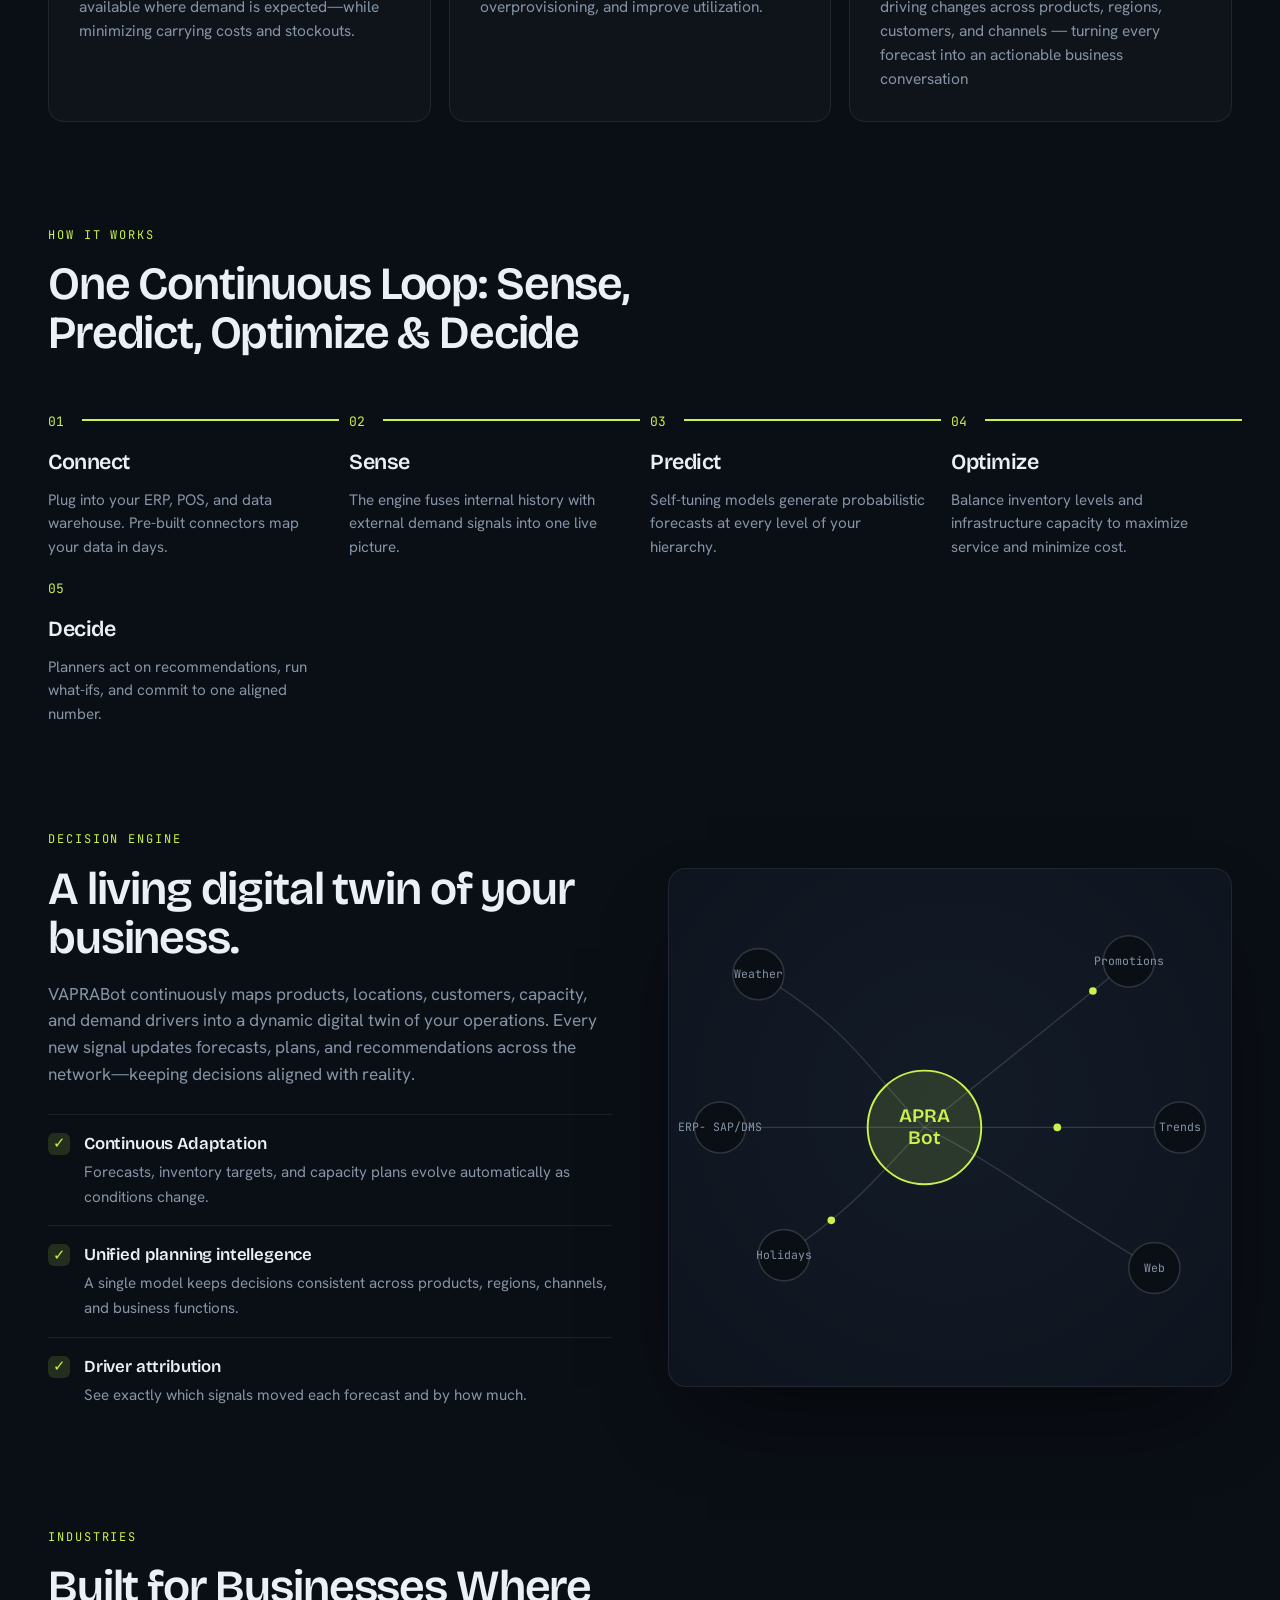
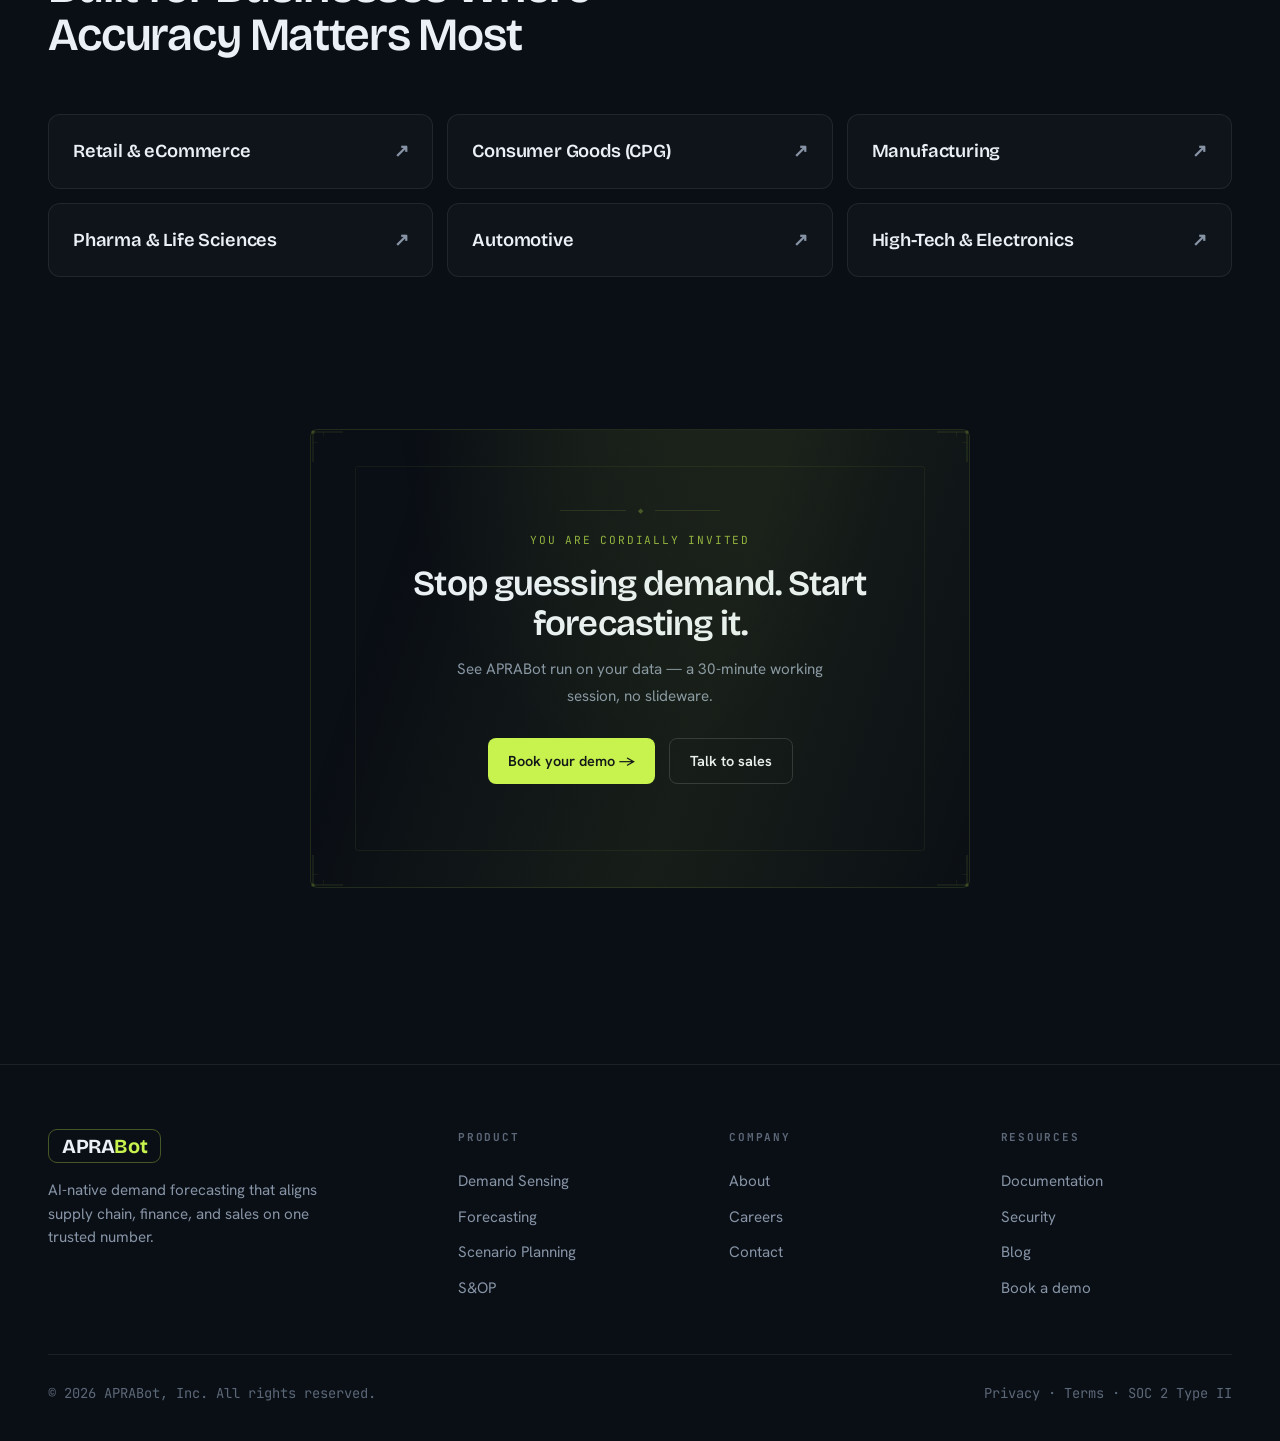
==== commit 6cdd9cbe: "Add optional TOTP two-factor authentication Enables Cognito software-token MFA (optional, opt-in) wi" ====
--- a/index.html
+++ b/index.html
@@ -376,25 +376,41 @@
     <div class="lg-logo">
       <span class="wordmark">APRA<b>Bot</b></span>
     </div>
-    <h3>Welcome back</h3>
-    <p class="sub">Sign in to your demand planning workspace.</p>
-    <form onsubmit="doLogin(event)">
-      <div class="field">
-        <label for="uid">Email</label>
-        <input id="uid" type="email" placeholder="you@company.com" autocomplete="email">
-      </div>
-      <div class="field">
-        <label for="pwd">Password</label>
-        <input id="pwd" type="password" placeholder="••••••••" autocomplete="current-password">
-      </div>
-      <label class="remember-row">
-        <input type="checkbox" id="rememberMe">
-        <span>Keep me signed in</span>
-      </label>
-      <p id="auth-error" class="auth-error"></p>
-      <button type="submit" class="btn btn-pri">Sign in →</button>
-    </form>
-    <p class="login-switch">No account? <button class="link-btn" disabled title="Sign-ups are currently closed">Create one free →</button></p>
+    <div id="login-step1">
+      <h3>Welcome back</h3>
+      <p class="sub">Sign in to your demand planning workspace.</p>
+      <form onsubmit="doLogin(event)">
+        <div class="field">
+          <label for="uid">Email</label>
+          <input id="uid" type="email" placeholder="you@company.com" autocomplete="email">
+        </div>
+        <div class="field">
+          <label for="pwd">Password</label>
+          <input id="pwd" type="password" placeholder="••••••••" autocomplete="current-password">
+        </div>
+        <label class="remember-row">
+          <input type="checkbox" id="rememberMe">
+          <span>Keep me signed in</span>
+        </label>
+        <p id="auth-error" class="auth-error"></p>
+        <button type="submit" class="btn btn-pri">Sign in →</button>
+      </form>
+      <p class="login-switch">No account? <button class="link-btn" disabled title="Sign-ups are currently closed">Create one free →</button></p>
+    </div>
+
+    <!-- Step 2: 2FA code — only shown when the account has 2FA enabled -->
+    <div id="login-mfa-step" style="display:none">
+      <h3>Enter your 2FA code</h3>
+      <p class="sub">Open your authenticator app and enter the 6-digit code for APRABot.</p>
+      <form onsubmit="doLoginMfa(event)">
+        <div class="field">
+          <label for="login-mfa-code">Authenticator code</label>
+          <input id="login-mfa-code" type="text" inputmode="numeric" placeholder="123456" maxlength="6" autocomplete="one-time-code">
+        </div>
+        <p id="login-mfa-error" class="auth-error"></p>
+        <button type="submit" class="btn btn-pri">Verify &amp; sign in →</button>
+      </form>
+    </div>
   </div>
 </div>
 
@@ -585,5 +601,6 @@
 <script src="js/theme.js"></script>
 <script src="js/apy.js"></script>
 <script src="js/auth.js"></script>
+<script src="js/mfa.js"></script>
 </body>
 </html>
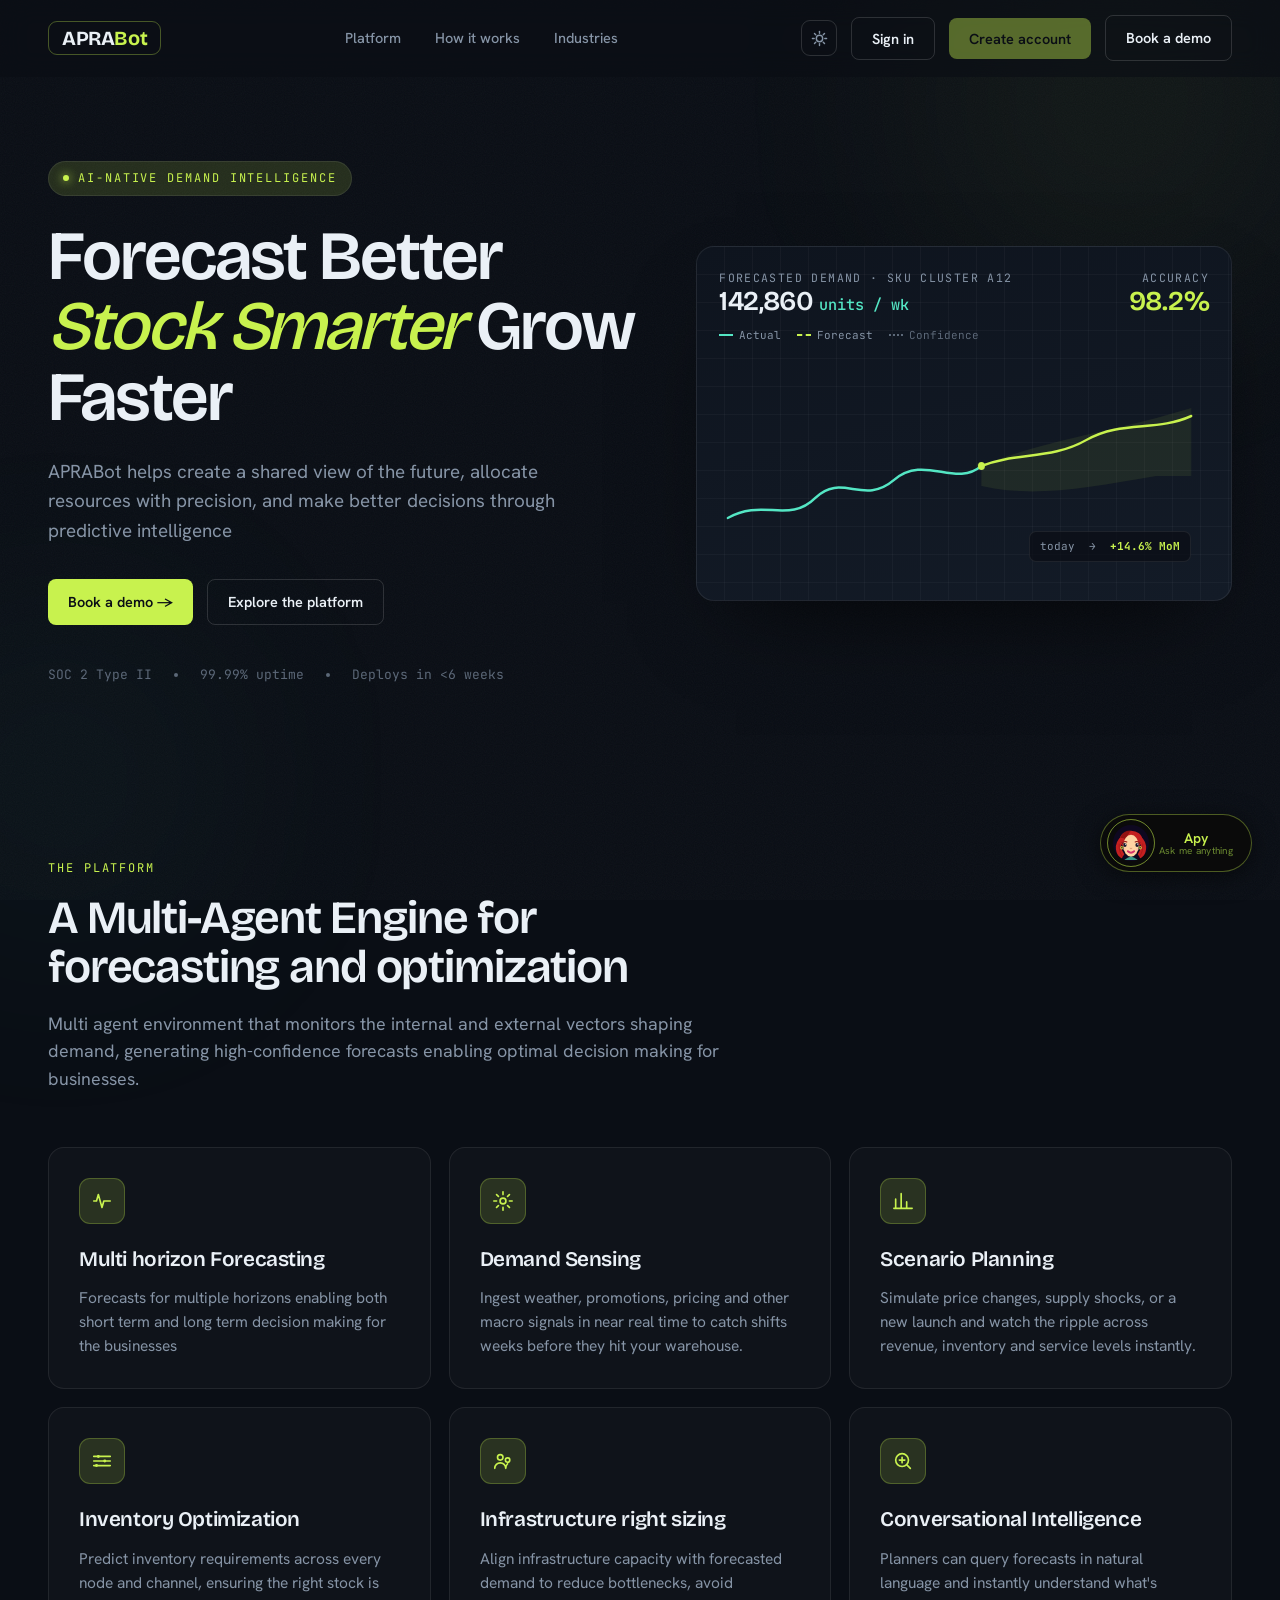
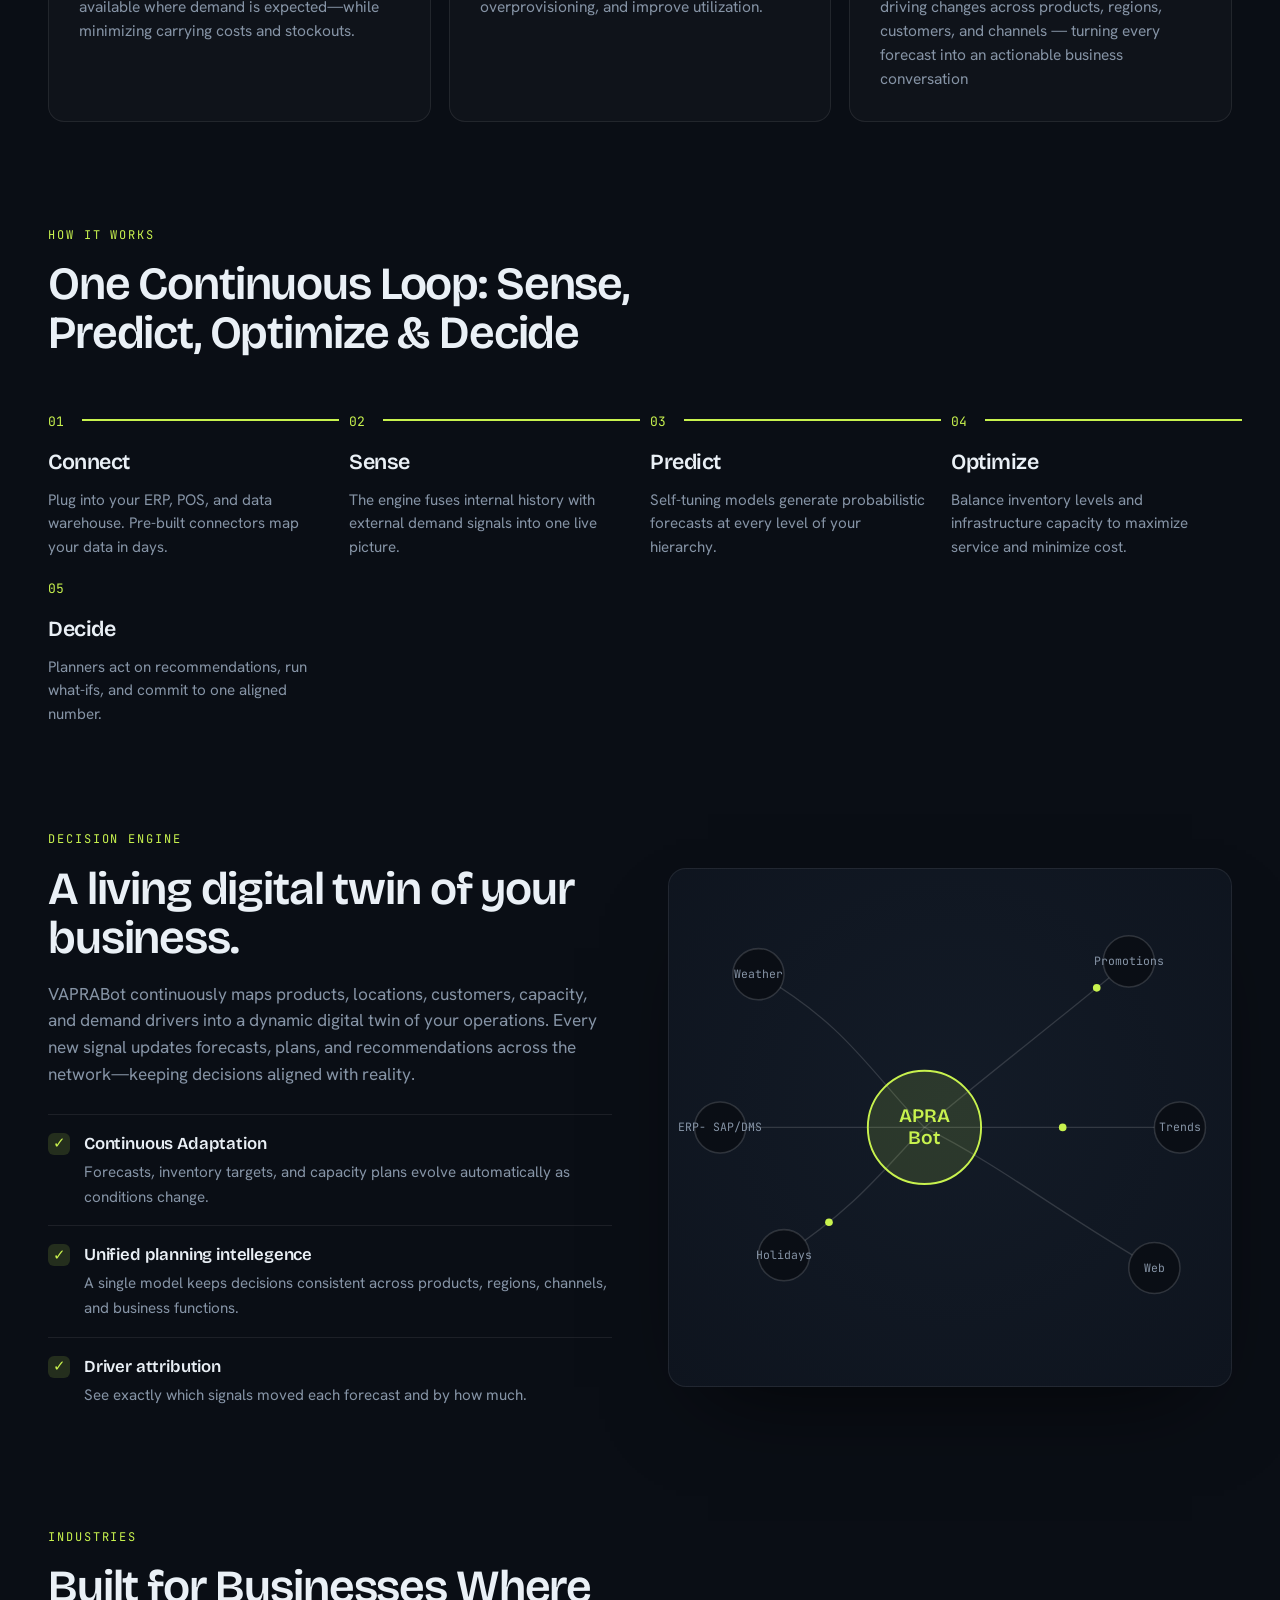
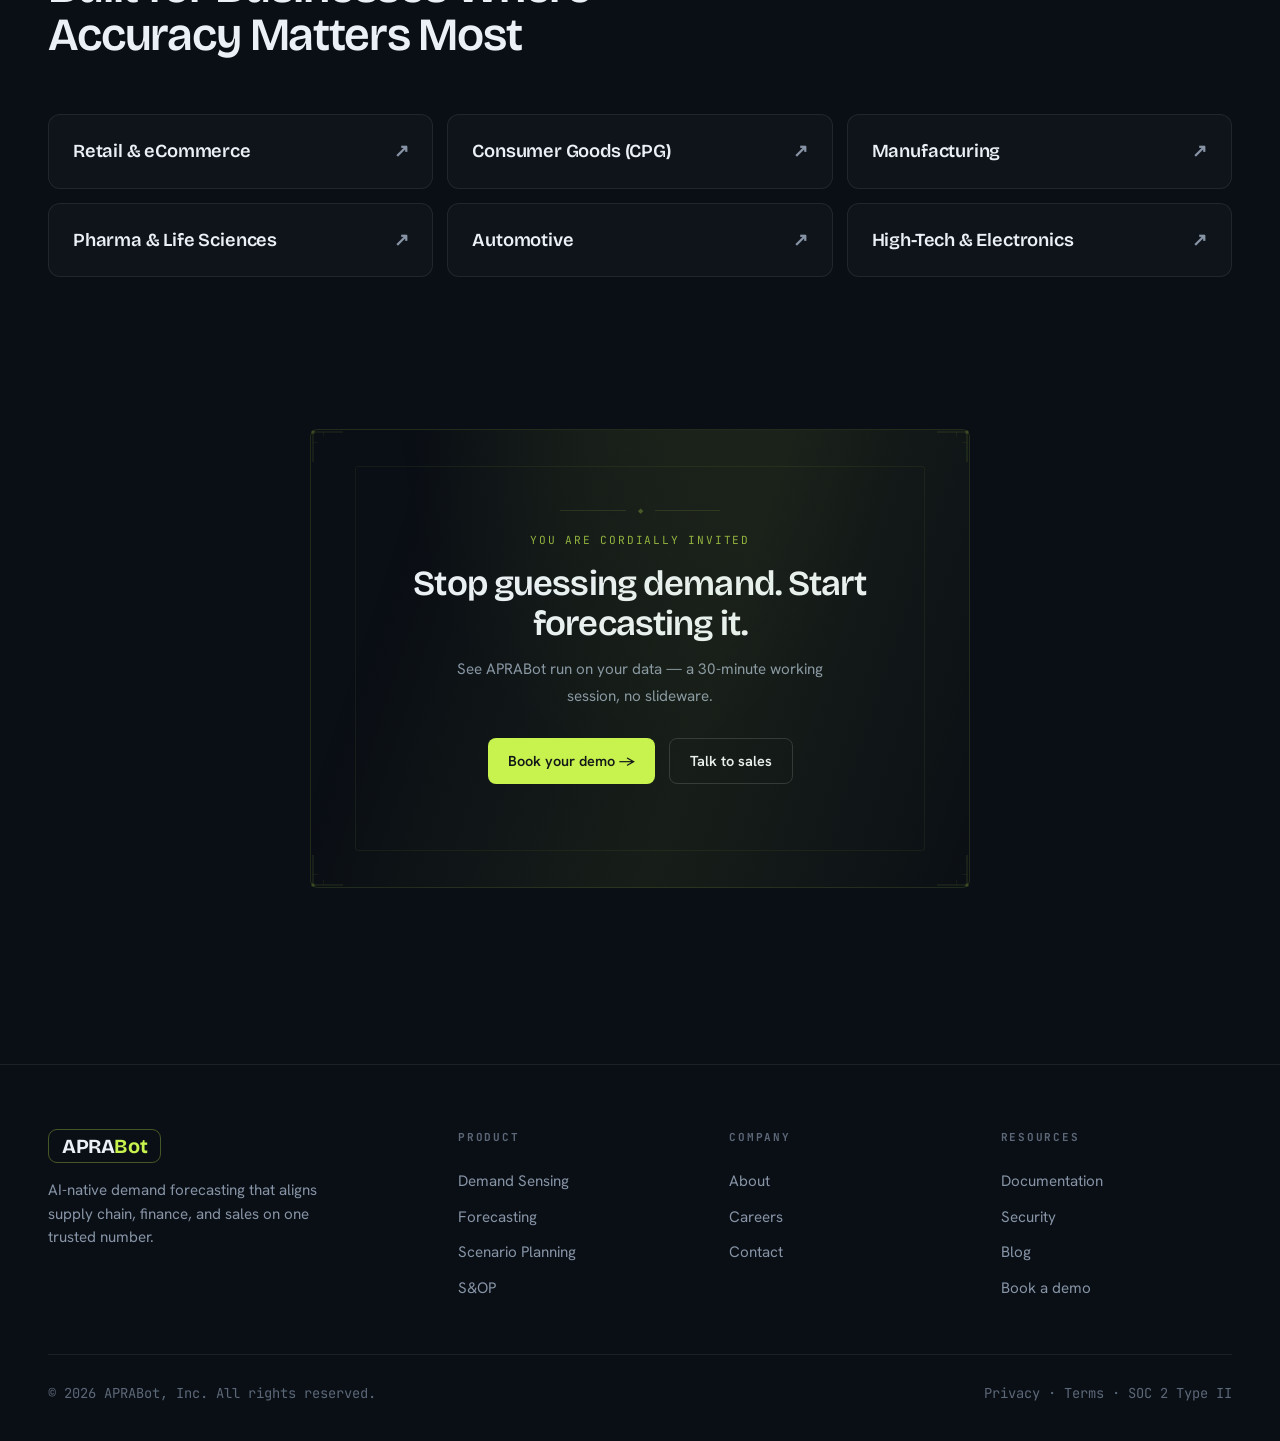
==== commit 6f01e2f6: "Enforce 2FA for all accounts Cognito's pool-wide MFA is now mandatory (was optional). Adds the MFA_S" ====
--- a/index.html
+++ b/index.html
@@ -411,6 +411,25 @@
         <button type="submit" class="btn btn-pri">Verify &amp; sign in →</button>
       </form>
     </div>
+
+    <!-- Step 3: mandatory first-time 2FA enrollment — shown instead of
+         login-mfa-step when this account has never set up 2FA before -->
+    <div id="login-mfa-setup-step" style="display:none">
+      <h3>Set up two-factor authentication</h3>
+      <p class="sub">2FA is required for all APRABot accounts. Add this key to an authenticator app (Google Authenticator, Authy, 1Password), then enter the code it shows.</p>
+      <div style="background:var(--ink);border:1px solid var(--line-2);border-radius:10px;padding:13px 14px;margin-bottom:16px">
+        <div style="font-family:var(--mono);font-size:11px;letter-spacing:.1em;text-transform:uppercase;color:var(--muted);margin-bottom:8px">Manual entry key</div>
+        <div id="login-mfa-setup-secret" style="font-family:var(--mono);font-size:15px;letter-spacing:.08em;color:var(--signal);word-break:break-all">—</div>
+      </div>
+      <form onsubmit="doLoginMfaSetup(event)">
+        <div class="field">
+          <label for="login-mfa-setup-code">Authenticator code</label>
+          <input id="login-mfa-setup-code" type="text" inputmode="numeric" placeholder="123456" maxlength="6" autocomplete="one-time-code">
+        </div>
+        <p id="login-mfa-setup-error" class="auth-error"></p>
+        <button type="submit" class="btn btn-pri">Verify &amp; sign in →</button>
+      </form>
+    </div>
   </div>
 </div>
 
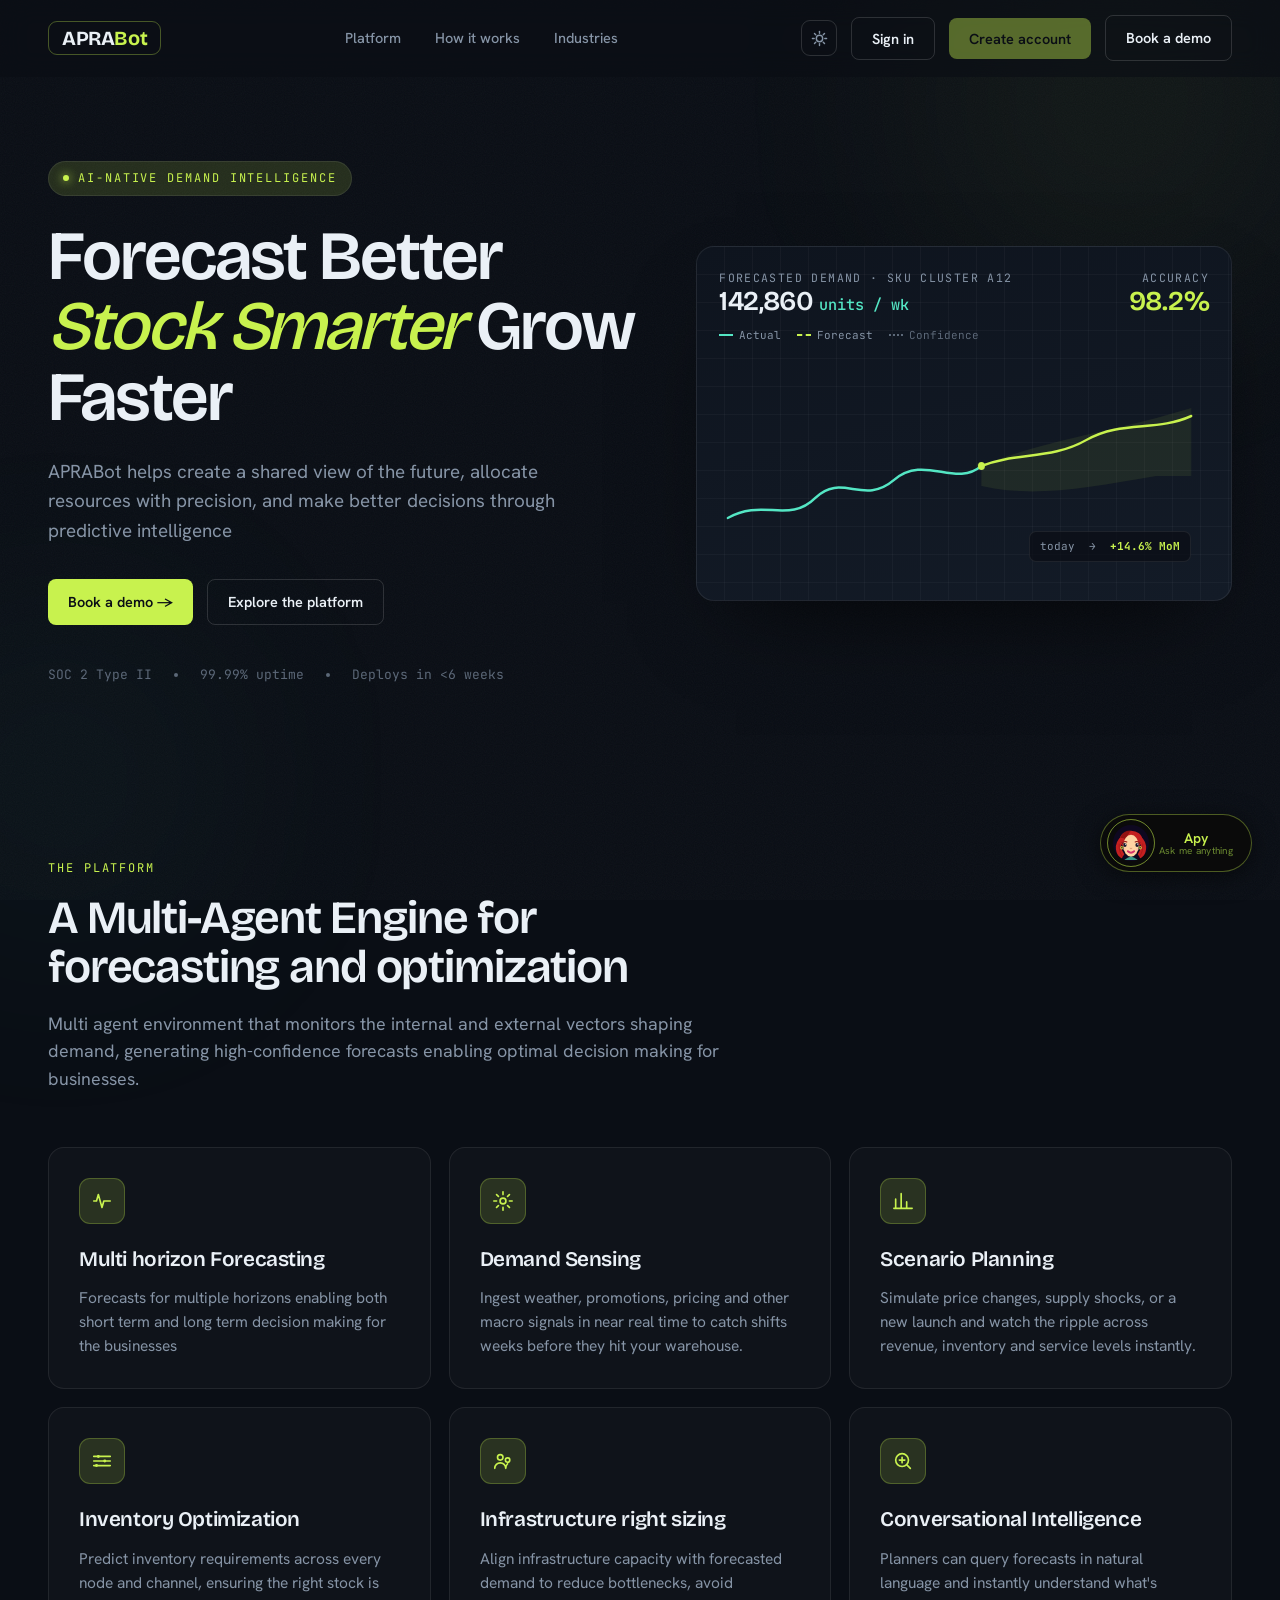
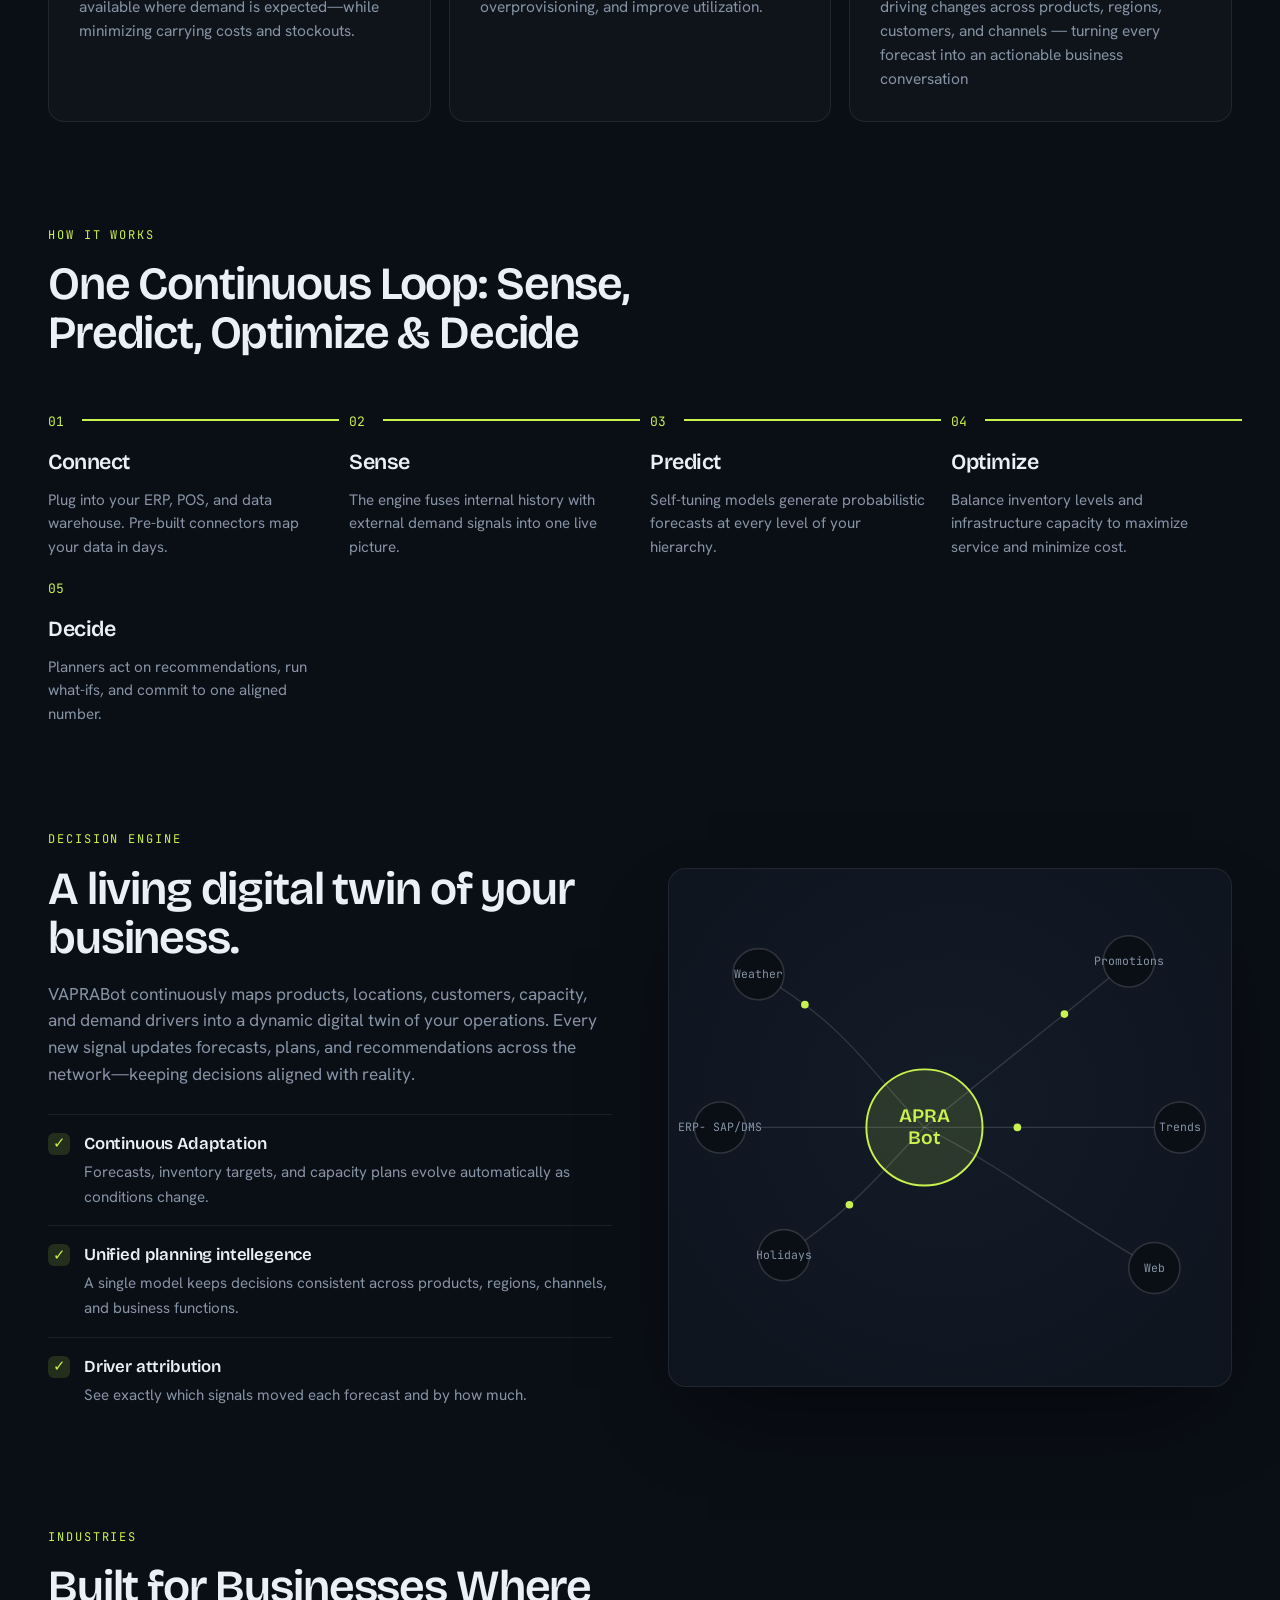
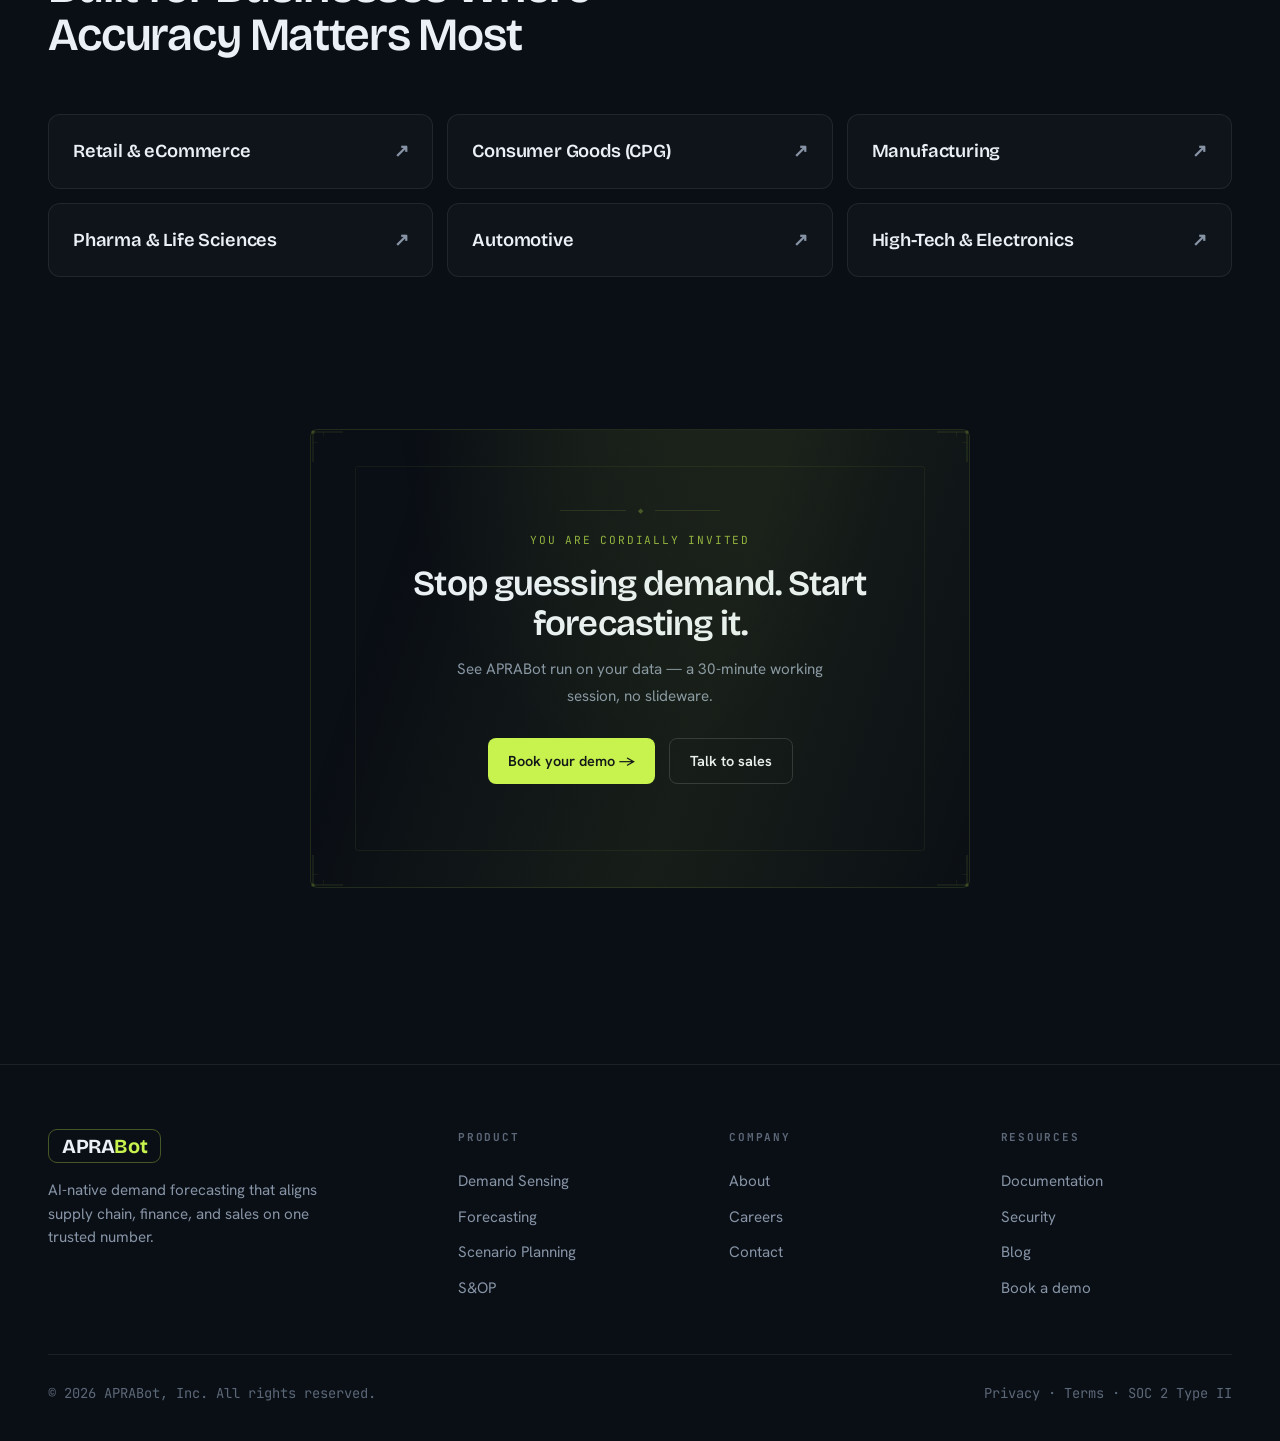
==== commit 746ae25d: "Add QR code for 2FA enrollment Vendors davidshimjs/qrcodejs (MIT) to render a scannable otpauth:// Q" ====
--- a/index.html
+++ b/index.html
@@ -418,7 +418,8 @@
       <h3>Set up two-factor authentication</h3>
       <p class="sub">2FA is required for all APRABot accounts. Add this key to an authenticator app (Google Authenticator, Authy, 1Password), then enter the code it shows.</p>
       <div style="background:var(--ink);border:1px solid var(--line-2);border-radius:10px;padding:13px 14px;margin-bottom:16px">
-        <div style="font-family:var(--mono);font-size:11px;letter-spacing:.1em;text-transform:uppercase;color:var(--muted);margin-bottom:8px">Manual entry key</div>
+        <div id="login-mfa-setup-qr" style="display:flex;justify-content:center;margin-bottom:12px"></div>
+        <div style="font-family:var(--mono);font-size:11px;letter-spacing:.1em;text-transform:uppercase;color:var(--muted);margin-bottom:8px">Can't scan? Enter this key manually</div>
         <div id="login-mfa-setup-secret" style="font-family:var(--mono);font-size:15px;letter-spacing:.08em;color:var(--signal);word-break:break-all">—</div>
       </div>
       <form onsubmit="doLoginMfaSetup(event)">
@@ -619,6 +620,7 @@
 <script src="js/main.js"></script>
 <script src="js/theme.js"></script>
 <script src="js/apy.js"></script>
+<script src="js/qrcode-lib.js"></script>
 <script src="js/auth.js"></script>
 <script src="js/mfa.js"></script>
 </body>
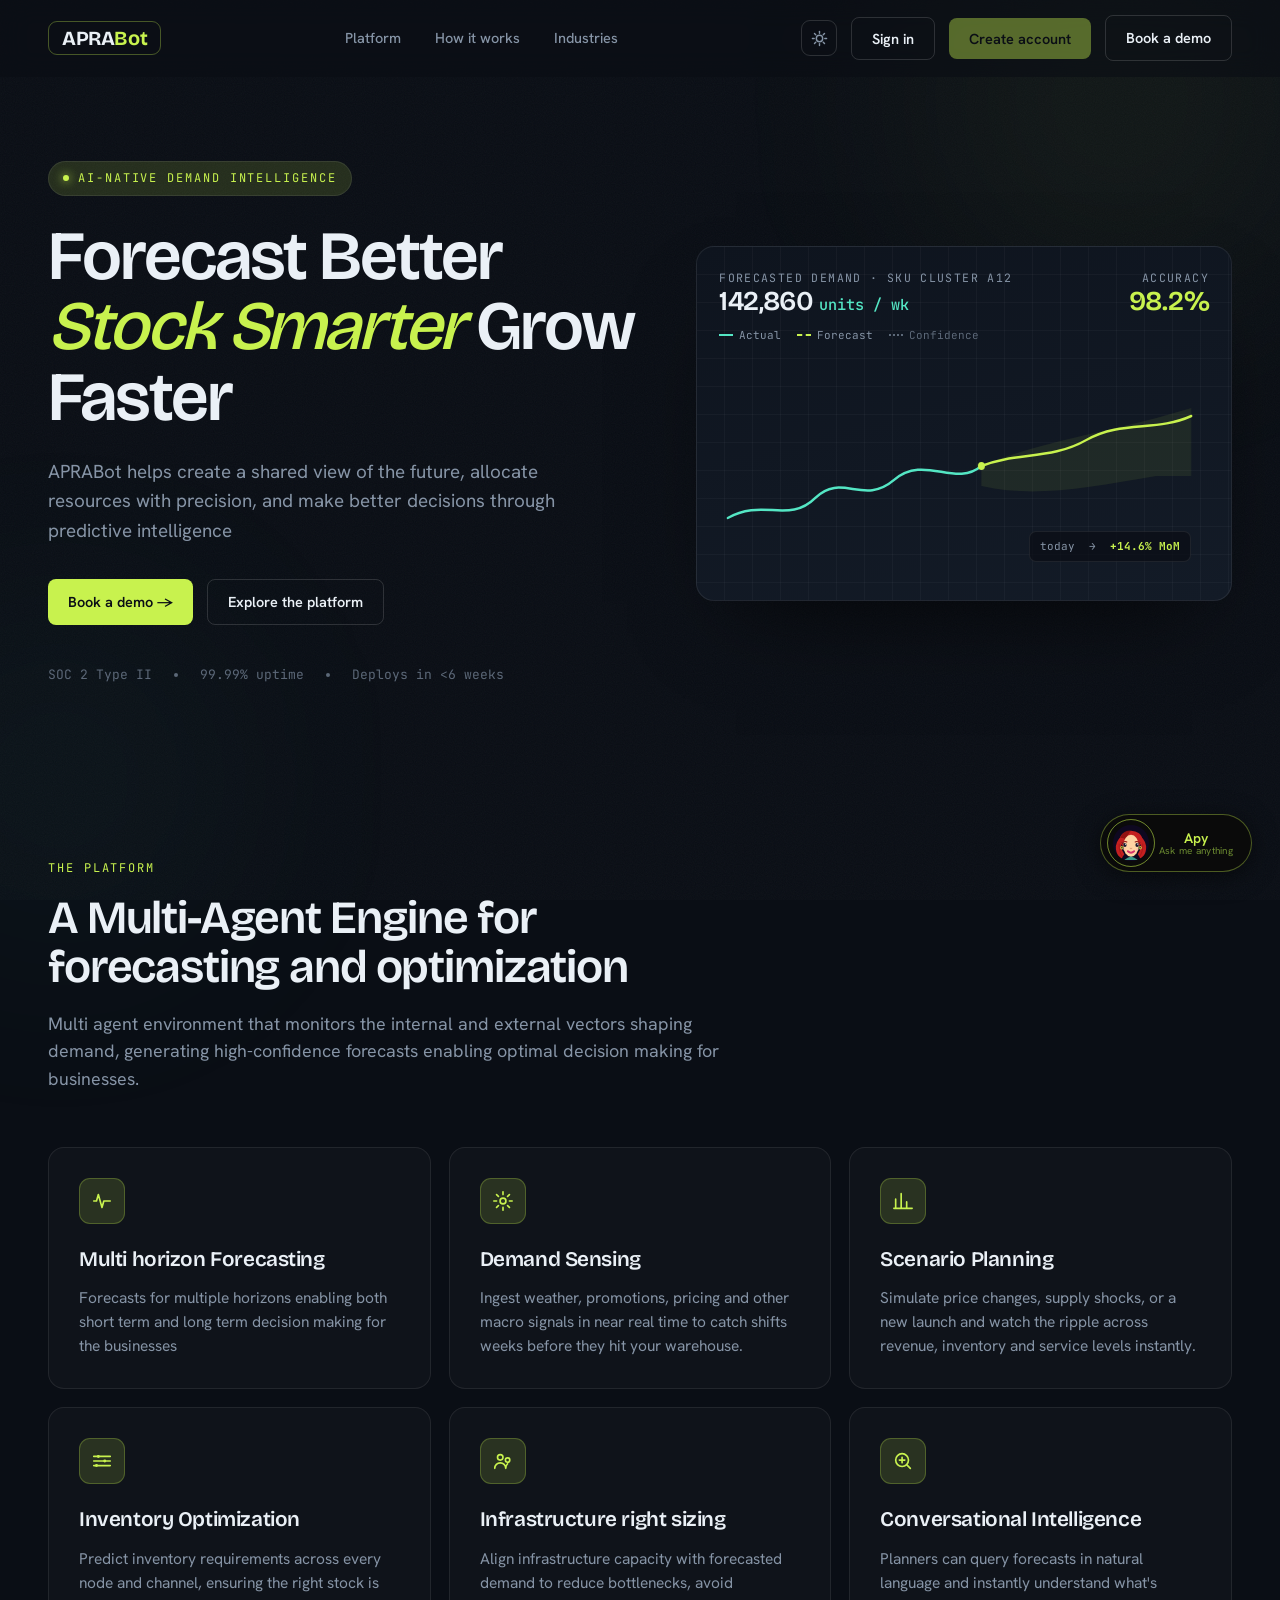
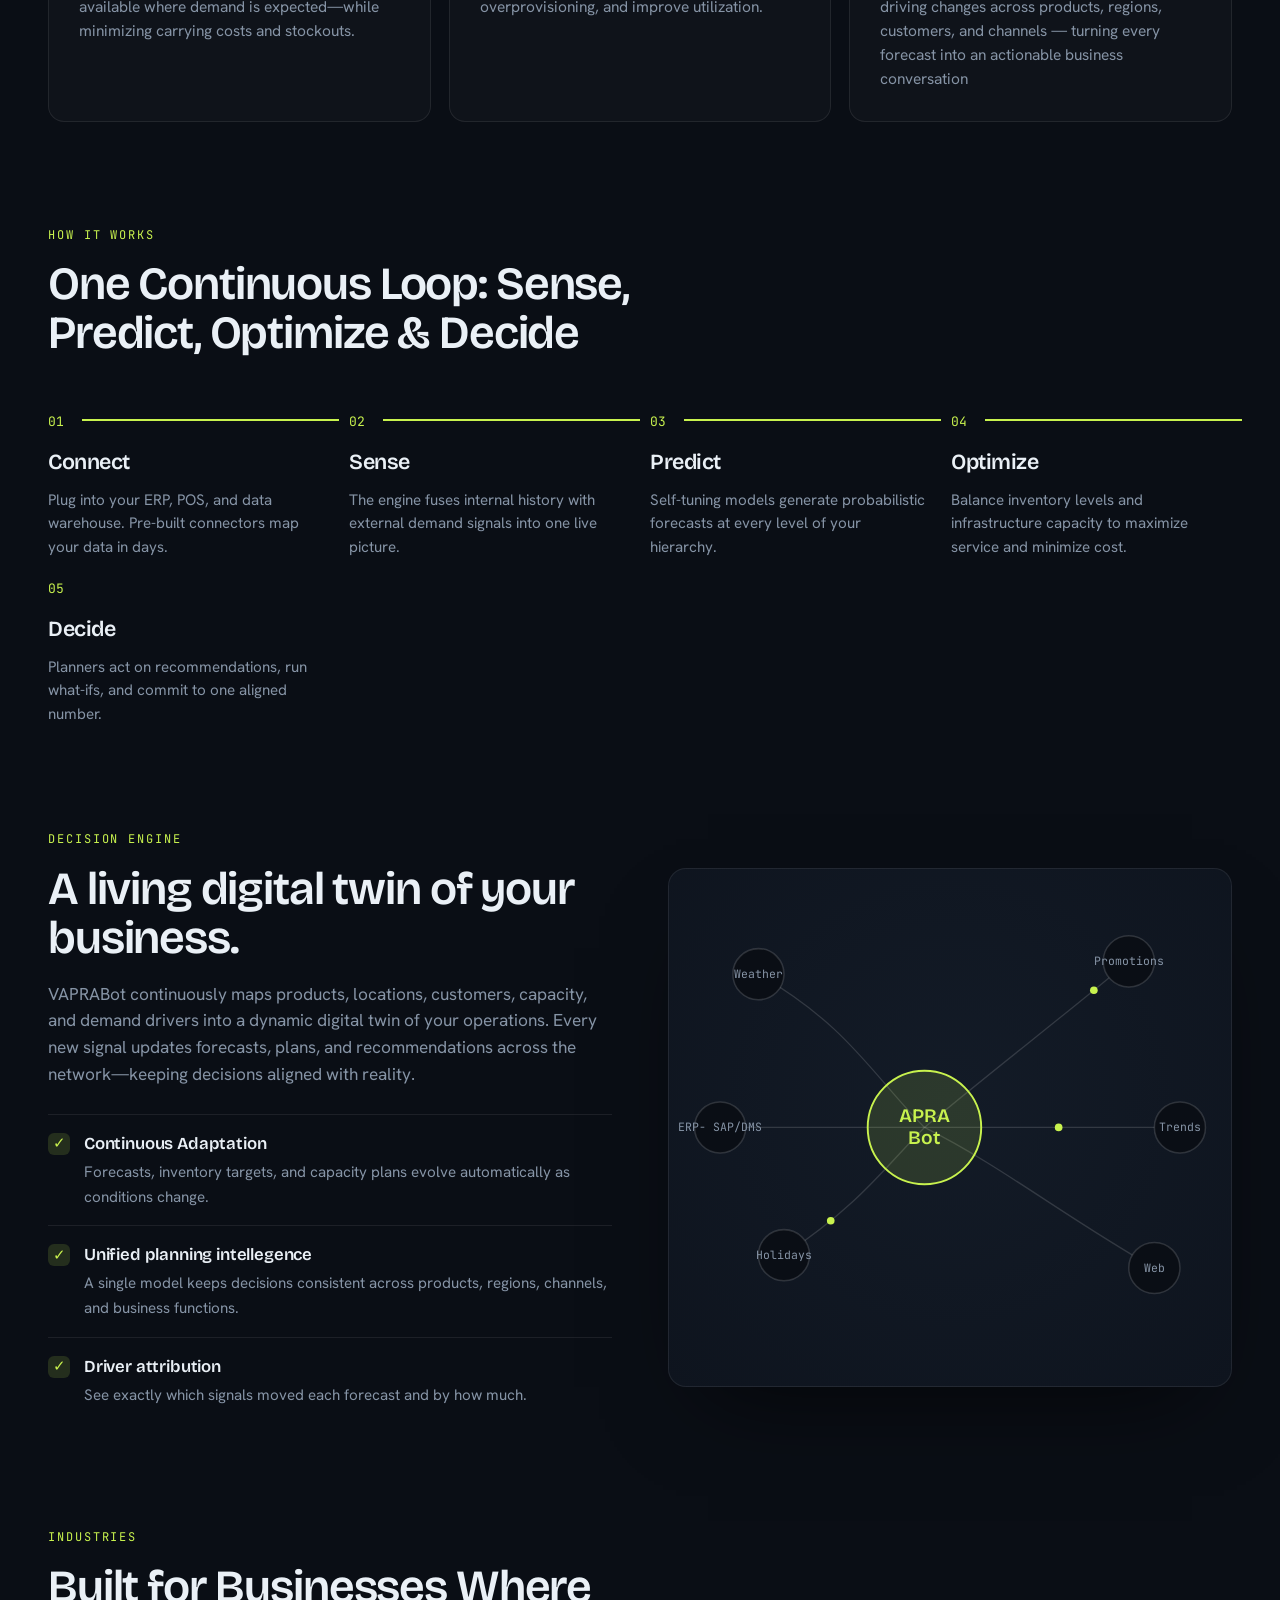
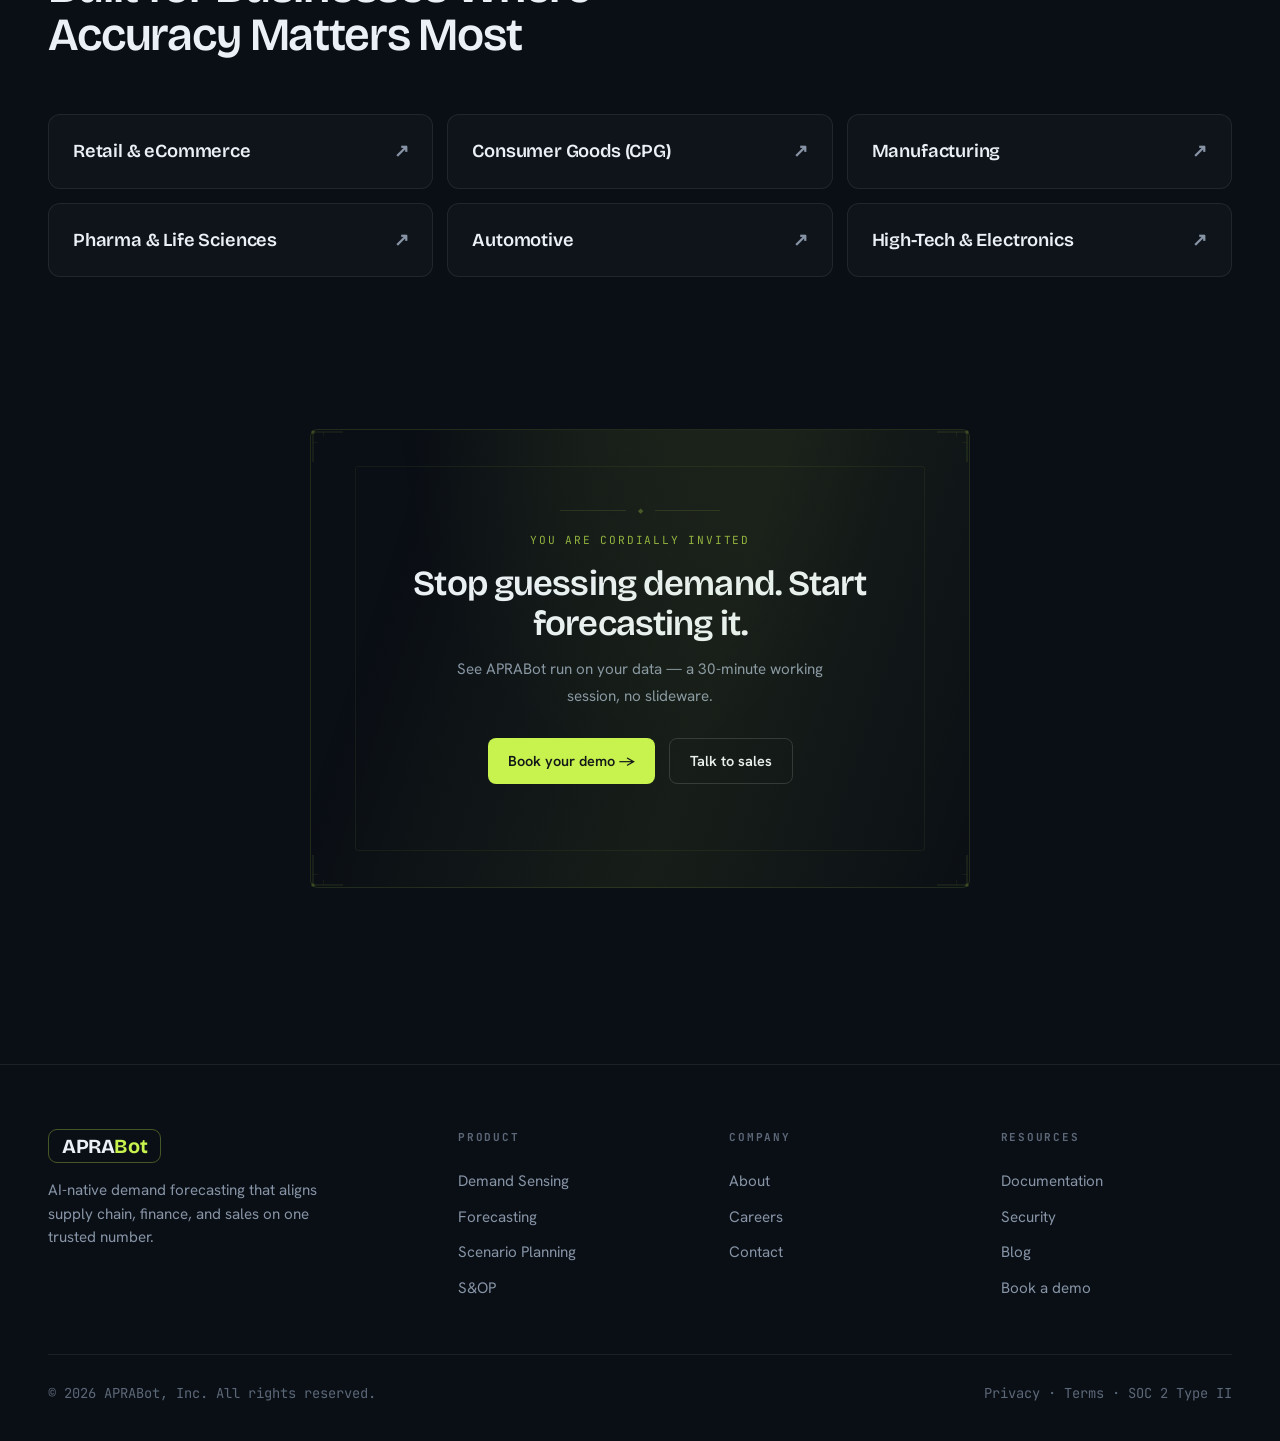
==== commit 21af19cb: "Polish the Forecast table and renew remembered sessions" ====
--- a/index.html
+++ b/index.html
@@ -621,6 +621,7 @@
 <script src="js/theme.js"></script>
 <script src="js/apy.js"></script>
 <script src="js/qrcode-lib.js"></script>
+<script src="js/session.js"></script>
 <script src="js/auth.js"></script>
 <script src="js/mfa.js"></script>
 </body>
--- a/css/styles.css
+++ b/css/styles.css
@@ -716,7 +716,7 @@
   .uchip .av{width:34px;height:34px;border-radius:50%;background:linear-gradient(135deg,var(--signal),var(--mint));
     display:flex;align-items:center;justify-content:center;font-weight:700;color:#0A0E15;font-size:14px}
   .uchip .nm{font-size:14px;font-weight:600;line-height:1.1}
-  .uchip .rl{font-size:11.5px;color:var(--muted);font-family:var(--mono)}
+  .uchip .rl{font-size:11.5px;color:var(--muted);font-family:var(--body)}
   .dbody{padding:30px 32px 60px;flex:1;overflow-y:auto;min-height:0}
   .dgreet{font-family:var(--display);font-weight:600;font-size:1.9rem;letter-spacing:-.025em;margin-bottom:4px}
   .dgreet .hl{color:var(--signal)}
